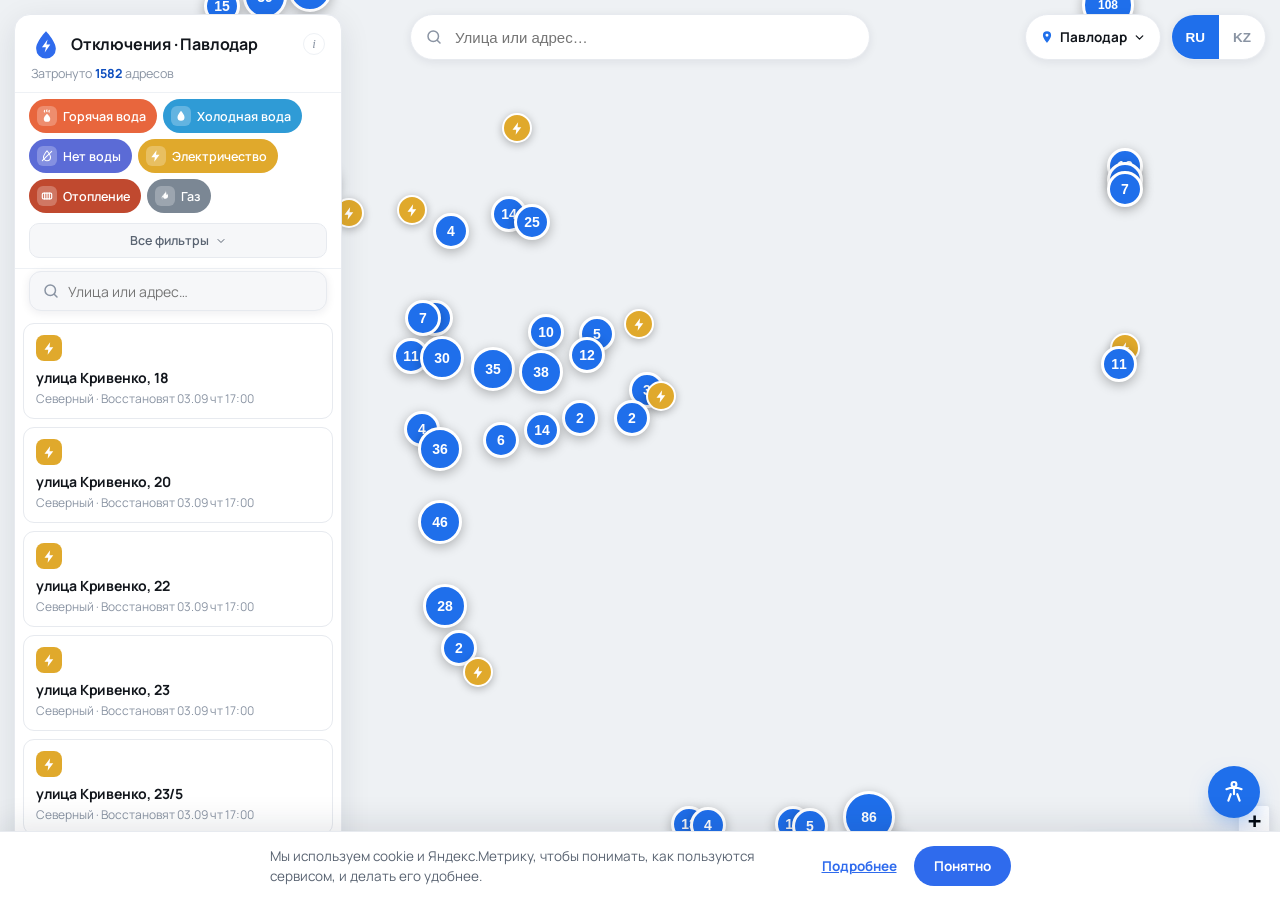
==== map/index.html @ ac5568e9 "Карта: честный «адрес не найден» вместо ложной карточки в чужом месте Разбор жалобы «Братьев Дюсемби" ====
<!DOCTYPE html>
<html lang="ru">
<head>
  <meta charset="UTF-8">
  <meta name="viewport" content="width=device-width, initial-scale=1.0, maximum-scale=1.0, user-scalable=no">
  <title>Карта отключения воды и света в Павлодаре сегодня — карта по адресам | BARJOK</title>
  <meta name="description" content="Живая карта отключений воды, света и отопления в Павлодаре. Введите адрес — узнайте, что отключено по вашему дому.">
  <link rel="canonical" href="https://barjok.kz/map/pavlodar">
  <meta name="theme-color" content="#2f6bed">
  <link rel="icon" href="/favicon.svg" type="image/svg+xml">
  <link rel="apple-touch-icon" href="/favicon.svg">
  <link rel="preconnect" href="https://fonts.googleapis.com">
  <link rel="preconnect" href="https://fonts.gstatic.com" crossorigin>
  <link rel="preconnect" href="https://tiles.openfreemap.org" crossorigin>
  <link rel="dns-prefetch" href="https://nominatim.openstreetmap.org">
  <link href="https://fonts.googleapis.com/css2?family=Manrope:wght@400;500;600;700;800&family=Inter:wght@400;500;600;700&display=swap" rel="stylesheet">
  <!-- leaflet/maplibre — самохостинг (map/vendor/), без зависимости от unpkg.com под нагрузкой -->
  <link rel="stylesheet" href="/map/vendor/leaflet/leaflet.css?v=1788300000" />
  <link rel="stylesheet" href="/map/vendor/maplibre-gl/maplibre-gl.css?v=1788300000" />
  <link rel="stylesheet" href="/map/styles.css?v=1788301415" />

  <!-- Автомасштаб мобильной "обвязки" (шапка/шторка/чипы/карточки/пины) по ширине
       окна — CSS-переменная --fs, растёт от 1 (375px, iPhone SE/13) до ~1.17 (440px,
       Pro Max), выше 440 не растёт дальше. На десктопе (>900px, там своя раскладка
       .panel) --fs всегда 1 — иначе ресайз окна браузера случайно масштабировал бы
       десктопную карту. Применяется через calc() в styles.css и напрямую в app.js
       (pinIcon/clusterIcon читают window.BARJOK_FS).
       ВАЖНО: НЕ zoom и НЕ transform — те ломают попиксельные координаты кликов Leaflet
       (см. комментарий про CSS zoom и виджет доступности ниже по файлу). --fs влияет
       только на font-size/padding/height/размер маркеров через обычный CSS/JS, систему
       координат карты не трогает. -->
  <script>
  (function(){
    var MIN_W = 375, MAX_W = 440;
    function apply(){
      var fs = 1;
      if (innerWidth <= 900) {
        var w = Math.min(Math.max(innerWidth, MIN_W), MAX_W);
        fs = w / MIN_W;
      }
      document.documentElement.style.setProperty('--fs', fs.toFixed(4));
      window.BARJOK_FS = fs;   // читает app.js для размера маркеров на карте (pinIcon/clusterIcon)
    }
    apply();
    addEventListener('resize', apply);
    addEventListener('orientationchange', apply);
  })();
  </script>

  <!-- Schema.org: карта-приложение отключений для Павлодара + хлебные крошки -->
  <script type="application/ld+json">
  {
    "@context": "https://schema.org",
    "@graph": [
      {
        "@type": "WebApplication",
        "@id": "https://barjok.kz/map/pavlodar#app",
        "name": "Карта отключений воды, света и отопления в Павлодаре",
        "url": "https://barjok.kz/map/pavlodar",
        "applicationCategory": "UtilitiesApplication",
        "operatingSystem": "Web",
        "browserRequirements": "Requires JavaScript",
        "inLanguage": ["ru", "kk"],
        "isAccessibleForFree": true,
        "offers": { "@type": "Offer", "price": "0", "priceCurrency": "KZT" },
        "description": "Живая карта отключений по адресам Павлодара: введите улицу и дом — узнайте, отключены ли вода, свет или отопление, дату, время и причину. Источники: Павлодарэнерго, Водоканал, ПТС. Обновление каждые 3 часа.",
        "provider": { "@id": "https://barjok.kz/#org" },
        "areaServed": {
          "@type": "City",
          "name": "Павлодар",
          "containedInPlace": { "@type": "Country", "name": "Казахстан" }
        }
      },
      {
        "@type": "BreadcrumbList",
        "itemListElement": [
          { "@type": "ListItem", "position": 1, "name": "BARJOK", "item": "https://barjok.kz/" },
          { "@type": "ListItem", "position": 2, "name": "Карта отключений · Павлодар", "item": "https://barjok.kz/map/pavlodar" }
        ]
      }
    ]
  }
  </script>
</head>
<body class="ads-off"><!-- ads-off: рекламные слоты скрыты до запуска рекламы. Убрать класс, чтобы вернуть. См. barjok.md §13 -->
  <!-- Баннер "нет подключения" — без Service Worker, лёгкий online/offline listener
       (см. такой же на SEO-страницах, api/_lib/seo-layout.js:connectivityBannerHtml) -->
  <div id="connBanner" role="status" hidden>
    <span class="cb-dot"></span><span>Нет подключения к интернету — показаны последние загруженные данные</span>
  </div>
  <div id="map"></div>

  <!-- Top bar: поиск по центру, язык в правом углу -->
  <div class="topbar">
    <a class="mapbrand" href="/" title="На главную — BARJOK" aria-label="BARJOK">
      <img class="logo-img" src="/barjok.svg" alt="BARJOK" width="92" height="28">
    </a>
    <div class="search" id="searchWrap">
      <span class="ico"><svg class="ui-svg" viewBox="0 0 24 24" fill="none" stroke="currentColor" stroke-width="2" stroke-linecap="round"><circle cx="11" cy="11" r="7"/><path d="m20 20-3.4-3.4"/></svg></span>
      <input id="search" type="text" autocomplete="off" placeholder="Улица или адрес…" />
      <button class="clear" id="clearSearch" aria-label="Очистить"><svg class="ui-svg" viewBox="0 0 24 24" fill="none" stroke="currentColor" stroke-width="2.2" stroke-linecap="round"><path d="M6 6l12 12M18 6 6 18"/></svg></button>
      <div class="suggest" id="suggest"></div>
    </div>
    <div class="tb-right">
    <div class="mapcity" id="mapCity">
      <button class="mapcity-btn" id="mapCityBtn" aria-haspopup="true">
        <svg viewBox="0 0 24 24" fill="currentColor" class="cpin"><path d="M12 2a7 7 0 0 0-7 7c0 5 7 13 7 13s7-8 7-13a7 7 0 0 0-7-7zm0 9.5A2.5 2.5 0 1 1 12 6.5a2.5 2.5 0 0 1 0 5z"/></svg>
        <span id="mapCityName">Павлодар</span>
        <svg class="cchev" width="13" height="13" viewBox="0 0 24 24" fill="none" stroke="currentColor" stroke-width="2.4" stroke-linecap="round" stroke-linejoin="round"><path d="m6 9 6 6 6-6"/></svg>
      </button>
      <div class="mapcity-menu" id="mapCityMenu">
        <a class="on" href="/map/pavlodar"><span>Павлодар</span></a>
        <button disabled><span>Экибастуз</span><span class="soon">скоро</span></button>
        <button disabled><span>Аксу</span><span class="soon">скоро</span></button>
      </div>
    </div>
    <div class="lang">
      <button data-lang-btn="ru">RU</button>
      <button data-lang-btn="kk">KZ</button>
    </div>
    </div>
  </div>

  <!-- Инфо-плашка: честный контекст (напр. общегородской ремонт ГВС). Закрывается, помнится в localStorage.
       Текст правится здесь; чтобы убрать плашку совсем — удалить этот блок или очистить #mapNoticeText. -->
  <div class="mapnotice" id="mapNotice" hidden>
    <svg viewBox="0 0 24 24" fill="none" stroke="currentColor" stroke-width="2" stroke-linecap="round" stroke-linejoin="round"><path d="M12 9v4M12 17h.01M10.3 3.9 1.8 18a2 2 0 0 0 1.7 3h17a2 2 0 0 0 1.7-3L13.7 3.9a2 2 0 0 0-3.4 0z"/></svg>
    <span id="mapNoticeText"></span>
    <button class="mn-x" id="mnClose" type="button" aria-label="Скрыть"><svg viewBox="0 0 24 24" fill="none" stroke="currentColor" stroke-width="2.2" stroke-linecap="round"><path d="M6 6l12 12M18 6 6 18"/></svg></button>
  </div>

  <!-- Desktop left panel -->
  <aside class="panel">
    <div class="head">
      <div class="head-row">
        <a class="mark" href="/" title="На главную"><img src="/favicon.svg" alt="BARJOK" style="width:100%;height:100%;display:block;object-fit:contain"></a>
        <h1 class="map-title" data-title>Отключения · Павлодар</h1>
        <button class="info-btn" id="infoBtn" aria-label="Об источнике данных">i</button>
      </div>
      <p data-subtitle></p>
      <div class="source-pop" id="sourcePop"><span data-source></span></div>
    </div>

    <!-- фильтры: пиктограммы ресурсов всегда видны, тип/время — под кнопкой -->
    <div class="filterbar">
      <div class="res-row" data-resource-chips></div>
      <button class="filters-toggle" data-filters-toggle>
        <span class="ft-label">Все фильтры</span><span class="chev"><svg class="ui-svg" viewBox="0 0 24 24" fill="none" stroke="currentColor" stroke-width="2" stroke-linecap="round" stroke-linejoin="round"><path d="m6 9 6 6 6-6"/></svg></span>
      </button>
      <div class="filters-extra">
        <div class="fg">
          <div class="lbl" data-t="type">Тип</div>
          <div class="seg" data-type-seg>
            <button data-type="all">Все</button>
            <button data-type="planned">Плановое</button>
            <button data-type="emergency">Аварийное</button>
          </div>
        </div>
        <div class="fg">
          <div class="lbl" data-t="time">Время</div>
          <div class="seg" data-time-seg>
            <button data-time="all">Все</button>
            <button data-time="current">Текущие</button>
            <button data-time="future">Будущие</button>
          </div>
        </div>
      </div>
    </div>

    <!-- мини-поиск (дублирует основной) — под фильтр-табами -->
    <div class="mini-search search" id="searchMiniWrap">
      <span class="ico"><svg class="ui-svg" viewBox="0 0 24 24" fill="none" stroke="currentColor" stroke-width="2" stroke-linecap="round"><circle cx="11" cy="11" r="7"/><path d="m20 20-3.4-3.4"/></svg></span>
      <input id="searchMini" type="text" autocomplete="off" placeholder="Поиск по адресу…" />
      <button class="clear" id="clearSearchMini" aria-label="Очистить"><svg class="ui-svg" viewBox="0 0 24 24" fill="none" stroke="currentColor" stroke-width="2.2" stroke-linecap="round"><path d="M6 6l12 12M18 6 6 18"/></svg></button>
      <div class="suggest" id="suggestMini"></div>
    </div>

    <div class="list"></div>
    <a class="ad ad-mpu" href="#" data-ad-slot>
      <span class="ad-tag" data-ad-label>Реклама</span>
      <span class="ad-body">
        <span class="ad-size">300×250</span>
        <span class="ad-text" data-ad-text>Место для рекламодателя</span>
        <span class="ad-cta" data-ad-cta>Разместить рекламу</span>
      </span>
    </a>
  </aside>

  <!-- Mobile bottom sheet -->
  <button class="fab" id="fab" aria-label="К центру города"><svg class="ui-svg" viewBox="0 0 24 24" fill="none" stroke="currentColor" stroke-width="2" stroke-linecap="round"><circle cx="12" cy="12" r="4"/><path d="M12 2v3M12 19v3M2 12h3M19 12h3"/></svg></button>
  <section class="sheet" id="sheet">
    <div class="grip"><span class="bar"></span></div>
    <div class="shead">
      <a class="mark" href="/"><img src="/favicon.svg" alt="BARJOK" style="width:100%;height:100%;display:block;object-fit:contain"></a>
      <p class="map-title" data-title>Отключения · Павлодар</p>
      <span data-count class="count"></span>
      <button class="fbtn" data-filters-btn><svg class="ui-svg" viewBox="0 0 24 24" fill="none" stroke="currentColor" stroke-width="2" stroke-linejoin="round"><path d="M3 5h18l-7 8v6l-4 2v-8z"/></svg><span> Фильтры</span></button>
    </div>
    <div class="filterbar">
      <div class="res-row" data-resource-chips></div>
      <div class="filters-extra">
        <div class="fg">
          <div class="lbl" data-t="type">Тип</div>
          <div class="seg" data-type-seg>
            <button data-type="all">Все</button>
            <button data-type="planned">Плановое</button>
            <button data-type="emergency">Аварийное</button>
          </div>
        </div>
        <div class="fg">
          <div class="lbl" data-t="time">Время</div>
          <div class="seg" data-time-seg>
            <button data-time="all">Все</button>
            <button data-time="current">Текущие</button>
            <button data-time="future">Будущие</button>
          </div>
        </div>
      </div>
    </div>
    <!-- Поиск внутри шторки — раньше был только наверху топбара; в развёрнутой
         шторке (.sheet.expanded) топбар часто не виден/неудобно тянуться —
         дублируем поиск сюда же (тот же SEARCHES[], значение синхронизируется). -->
    <div class="mini-search search" id="searchSheetWrap">
      <span class="ico"><svg class="ui-svg" viewBox="0 0 24 24" fill="none" stroke="currentColor" stroke-width="2" stroke-linecap="round"><circle cx="11" cy="11" r="7"/><path d="m20 20-3.4-3.4"/></svg></span>
      <input id="searchSheet" type="text" autocomplete="off" placeholder="Поиск по адресу…" />
      <button class="clear" id="clearSearchSheet" aria-label="Очистить"><svg class="ui-svg" viewBox="0 0 24 24" fill="none" stroke="currentColor" stroke-width="2.2" stroke-linecap="round"><path d="M6 6l12 12M18 6 6 18"/></svg></button>
      <div class="suggest" id="suggestSheet"></div>
    </div>
    <a class="ad ad-mobile" href="#" data-ad-slot>
      <span class="ad-tag" data-ad-label>Реклама</span>
      <span class="ad-text" data-ad-text>Место для рекламодателя</span>
      <span class="ad-cta" data-ad-cta>Разместить</span>
    </a>
    <div class="list"></div>
  </section>

  <!-- Акцентная кнопка «Уведомить BARJOK» (жалоба/предложение → Telegram) —
       открывает модалку "Уведомление BARJOK" (rmTitle) -->
  <button class="report-fab" id="reportBtn" type="button">
    <svg viewBox="0 0 24 24" fill="none" stroke="currentColor" stroke-width="2" stroke-linecap="round" stroke-linejoin="round"><path d="M12 9v4M12 17h.01M10.3 3.9 1.8 18a2 2 0 0 0 1.7 3h17a2 2 0 0 0 1.7-3L13.7 3.9a2 2 0 0 0-3.4 0z"/></svg>
    <span>Уведомить BARJOK</span>
  </button>

  <!-- Модалка жалобы/предложения -->
  <div class="report-modal" id="reportModal" aria-hidden="true">
    <div class="rm-back" data-rm-close></div>
    <div class="rm-card" role="dialog" aria-modal="true" aria-labelledby="rmTitle">
      <button class="rm-x" type="button" aria-label="Закрыть" data-rm-close><svg viewBox="0 0 24 24" fill="none" stroke="currentColor" stroke-width="2.2" stroke-linecap="round"><path d="M6 6l12 12M18 6 6 18"/></svg></button>
      <h2 id="rmTitle" class="rm-title">Уведомление BARJOK</h2>
      <p class="rm-sub">Расскажите, что не так с водой, светом или другими услугами. Сообщение уйдёт команде «BARJOK».</p>

      <div class="rm-seg" data-rm-kind>
        <button type="button" data-kind="complaint" class="on">Жалоба</button>
        <button type="button" data-kind="suggestion">Предложение</button>
      </div>

      <!-- Ситуация — ПЕРЕД "Что случилось": сначала выбирают направление
           (есть проблема / уже восстановилось), потом уточняют, что именно. -->
      <div class="rm-field" data-rm-statewrap>
        <label class="rm-lbl">Ситуация</label>
        <div class="rm-seg" data-rm-state>
          <button type="button" data-state="outage" class="on">Есть проблема</button>
          <button type="button" data-state="restored">Восстановилось</button>
        </div>
      </div>

      <div class="rm-field" data-rm-catwrap>
        <label class="rm-lbl">Что случилось</label>
        <!-- Кастомный (не системный) выпадающий список — см. .csel в styles.css
             и общий скрипт-инициализатор в конце файла. Любой другой <select>
             на сайте, который нужно оформить так же, достаточно обернуть в
             <div class="csel" data-csel> — инициализация автоматическая. -->
        <div class="csel" data-csel>
          <select class="rm-select csel-native" id="rmCategory">
            <option value="">Выберите проблему…</option>
            <option value="hot_water">Нет горячей воды</option>
            <option value="cold_water">Нет холодной воды</option>
            <option value="water">Нет воды</option>
            <option value="electricity">Нет электричества</option>
            <option value="water_light">Нет воды и света</option>
            <option value="heating">Нет тепла</option>
            <option value="gas">Нет газа</option>
          </select>
        </div>
      </div>

      <div class="rm-field">
        <label class="rm-lbl">Адрес <span class="rm-req" data-rm-req>*</span></label>
        <div class="rm-addr">
          <input id="rmAddress" type="text" autocomplete="off" placeholder="Улица и дом — напр. Естая 38">
          <div class="rm-suggest" id="rmSuggest"></div>
        </div>
        <div class="rm-hint" data-rm-addrhint>Начните вводить — подскажем улицу и дом</div>
      </div>

      <div class="rm-field">
        <label class="rm-lbl" data-rm-msglbl>Комментарий</label>
        <textarea id="rmMessage" rows="3" placeholder="Опишите ситуацию: когда началось, что именно отключено…"></textarea>
      </div>

      <!-- honeypot: скрыто от людей, боты заполняют -->
      <input type="text" id="rmHp" tabindex="-1" autocomplete="off" style="position:absolute;left:-9999px;opacity:0" aria-hidden="true">

      <div class="rm-err" id="rmErr"></div>
      <button class="rm-submit" id="rmSubmit" type="button">Отправить</button>
    </div>
  </div>

  <script defer src="/map/vendor/leaflet/leaflet.js?v=1788300000"></script>
  <script defer src="/map/vendor/maplibre-gl/maplibre-gl.js?v=1788300000"></script>
  <script defer src="/map/vendor/maplibre-gl-leaflet/leaflet-maplibre-gl.js?v=1788300000"></script>
  <script defer src="/map/data.js?v=1788301405"></script>
  <script defer src="/map/app.js?v=1788400000"></script>
<!-- Яндекс.Метрика + информационный баннер о cookie — в /cookie-consent.js (единое место на все страницы) -->
<script defer src="/cookie-consent.js?v=2"></script>
<!-- Vercel Web Analytics — script-тег, не npm-пакет (проект без сборщика) -->
<script defer src="/_vercel/insights/script.js"></script>

<!-- Кастомный select (.csel, см. styles.css) — общесайтовый компонент вместо
     системного <select>: оборачиваем select в <div class="csel" data-csel> —
     остальное строится и обслуживается этим скриптом автоматически, ничего
     руками дублировать не надо. Работает с любым числом селектов на странице.

     ⚠️⚠️ ПАРНЫЙ ФАЙЛ: точно такой же buildCsel лежит в api/_lib/admin-layout.js
     (CSEL_SCRIPT). Дублирование вынужденное — эта страница статическая и не может
     сделать require. Копии УЖЕ РАЗЪЕЗЖАЛИСЬ (csel-native / placeholder).
     ПРАВИЛО: любая правка buildCsel/.csel-* вносится СРАЗУ В ОБА МЕСТА. -->
<script defer>
document.addEventListener('DOMContentLoaded', function () {
  function buildCsel(wrap) {
    var sel = wrap.querySelector('select');
    if (!sel || wrap.dataset.cselReady) return;
    wrap.dataset.cselReady = '1';
    sel.classList.add('csel-native');
    sel.setAttribute('tabindex', '-1');
    sel.setAttribute('aria-hidden', 'true');

    var btn = document.createElement('button');
    btn.type = 'button'; btn.className = 'csel-btn';
    btn.setAttribute('aria-haspopup', 'listbox');
    btn.setAttribute('aria-expanded', 'false');
    btn.innerHTML = '<span class="csel-val"></span>' +
      '<svg class="csel-chev" width="16" height="16" viewBox="0 0 24 24" fill="none" stroke="currentColor" stroke-width="2.4" stroke-linecap="round" stroke-linejoin="round"><path d="m6 9 6 6 6-6"/></svg>';

    var menu = document.createElement('div');
    menu.className = 'csel-menu'; menu.setAttribute('role', 'listbox'); menu.hidden = true;

    var valEl = btn.querySelector('.csel-val');
    var opts = [];

    function renderLabel() {
      var opt = sel.options[sel.selectedIndex];
      var text = opt ? opt.textContent : '';
      valEl.textContent = text;
      valEl.classList.toggle('placeholder', !!(opt && !opt.value));
      opts.forEach(function (o) { o.el.classList.toggle('on', o.opt === opt); o.el.setAttribute('aria-selected', o.opt === opt ? 'true' : 'false'); });
    }

    [].slice.call(sel.options).forEach(function (opt) {
      var b = document.createElement('button');
      b.type = 'button'; b.className = 'csel-opt'; b.setAttribute('role', 'option');
      b.innerHTML = '<span>' + opt.textContent + '</span><svg class="csel-check" width="16" height="16" viewBox="0 0 24 24" fill="none" stroke="currentColor" stroke-width="2.6" stroke-linecap="round" stroke-linejoin="round"><path d="M5 12l5 5 9-11"/></svg>';
      if (opt.disabled) b.disabled = true;
      b.addEventListener('click', function () {
        sel.value = opt.value;
        sel.dispatchEvent(new Event('change', { bubbles: true }));
        renderLabel(); close();
      });
      menu.appendChild(b);
      opts.push({ opt: opt, el: b });
    });

    function open() { wrap.classList.add('open'); menu.hidden = false; btn.setAttribute('aria-expanded', 'true'); }
    function close() { wrap.classList.remove('open'); menu.hidden = true; btn.setAttribute('aria-expanded', 'false'); setActive(-1); }
    btn.addEventListener('click', function (e) { e.stopPropagation(); wrap.classList.contains('open') ? close() : open(); });
    document.addEventListener('click', function (e) { if (!wrap.contains(e.target)) close(); });

    /* Клавиатура: нативный <select> здесь tabindex=-1/aria-hidden, поэтому его
       стрелки/Home/End воспроизводим руками. Подсветка — .csel-opt.active.
       ⚠️ ЭТОТ БЛОК ДУБЛИРУЕТСЯ с api/_lib/admin-layout.js (CSEL_SCRIPT) —
       правки вносить в ОБА места, см. комментарий у buildCsel выше. */
    var activeIdx = -1;
    function setActive(i) {
      activeIdx = i;
      opts.forEach(function (o, n) { o.el.classList.toggle('active', n === i); });
      if (i >= 0 && opts[i]) opts[i].el.scrollIntoView({ block: 'nearest' });
    }
    function step(dir, from) {
      if (!opts.length) return;
      var i = from !== undefined ? from
        : (activeIdx < 0 ? (sel.selectedIndex >= 0 ? sel.selectedIndex : 0) : activeIdx + dir);
      for (var n = 0; n < opts.length; n++) {           // перепрыгиваем disabled
        if (i < 0) i = opts.length - 1;
        if (i > opts.length - 1) i = 0;
        if (!opts[i].el.disabled) break;
        i += dir;
      }
      setActive(i);
    }
    function commit() {
      if (activeIdx < 0 || !opts[activeIdx] || opts[activeIdx].el.disabled) return close();
      sel.value = opts[activeIdx].opt.value;
      sel.dispatchEvent(new Event('change', { bubbles: true }));
      renderLabel(); close(); btn.focus();
    }
    wrap.addEventListener('keydown', function (e) {
      if (e.key === 'Escape') { close(); btn.focus(); return; }
      if (e.key === 'ArrowDown' || e.key === 'ArrowUp') {
        e.preventDefault();
        if (!wrap.classList.contains('open')) open();
        step(e.key === 'ArrowDown' ? 1 : -1);
        return;
      }
      if (e.key === 'Home' || e.key === 'End') {
        if (!wrap.classList.contains('open')) return;
        e.preventDefault();
        step(e.key === 'Home' ? 1 : -1, e.key === 'Home' ? 0 : opts.length - 1);
        return;
      }
      if ((e.key === 'Enter' || e.key === ' ') && wrap.classList.contains('open')) {
        e.preventDefault(); commit();
      }
    });
    // select.value может меняться и не через клик по кастомному меню (напр. form.reset()) —
    // держим подпись синхронной в любом случае.
    sel.addEventListener('change', renderLabel);

    wrap.appendChild(btn); wrap.appendChild(menu);
    renderLabel();
  }
  document.querySelectorAll('[data-csel]').forEach(buildCsel);

  // Баннер "нет подключения" (см. такой же на SEO-страницах — connectivityBannerHtml).
  var connEl = document.getElementById('connBanner');
  function updConn(){ if (connEl) connEl.hidden = navigator.onLine; }
  addEventListener('online', updConn); addEventListener('offline', updConn); updConn();
});
</script>

<!-- Виджет доступности — плавающая кнопка снизу справа, едет со скроллом (тот же
     паттерн, что на SEO-страницах, api/_lib/seo-layout.js:a11yWidgetHtml, но с
     токенами карты: --panel вместо --canvas, --brand вместо --accent) -->
<div id="a11y-widget">
  <button id="a11yFab" type="button" aria-label="Настройки доступности" aria-expanded="false">
    <svg viewBox="0 0 24 24" fill="none" stroke="currentColor" stroke-width="2" stroke-linecap="round" stroke-linejoin="round"><circle cx="12" cy="5" r="2.2"/><path d="M12 8v6M12 8c-2.8 0-5.2.6-7 1.4M12 8c2.8 0 5.2.6 7 1.4M9 14l-2.2 6M15 14l2.2 6"/></svg>
  </button>
  <div id="a11yPanel" role="dialog" aria-label="Настройки доступности" hidden>
    <div class="a11y-head">
      <b>Доступность</b>
      <p>Настройте отображение сайта под себя. Выбор сохраняется на этом устройстве.</p>
    </div>
    <div class="a11y-group">
      <div class="a11y-label">Контраст</div>
      <div class="a11y-seg" data-group="contrast" role="group">
        <button data-val="default" class="on">Обычный</button>
        <button data-val="high">Высокий</button>
        <button data-val="bw">Ч/Б</button>
      </div>
    </div>
    <div class="a11y-group">
      <div class="a11y-label">Для дальтоников</div>
      <div class="a11y-seg a11y-seg-wrap" data-group="colorblind" role="group">
        <button data-val="default" class="on">Обычный</button>
        <button data-val="deuteranopia">Дейтеранопия</button>
        <button data-val="protanopia">Протанопия</button>
        <button data-val="tritanopia">Тританопия</button>
      </div>
    </div>
    <div class="a11y-group">
      <div class="a11y-label">Вспомогательные функции</div>
      <button class="a11y-toggle" data-toggle="readable-font"><span>Читаемый шрифт</span><span class="a11y-state">Выкл</span></button>
      <button class="a11y-toggle" data-toggle="highlight-links"><span>Выделить ссылки</span><span class="a11y-state">Выкл</span></button>
      <button class="a11y-toggle" data-toggle="big-cursor"><span>Крупный курсор</span><span class="a11y-state">Выкл</span></button>
      <button class="a11y-toggle" data-toggle="reduce-motion"><span>Меньше анимации</span><span class="a11y-state">Выкл</span></button>
    </div>
    <button id="a11yReset" type="button">Сбросить всё</button>
  </div>
</div>
<svg width="0" height="0" style="position:absolute" aria-hidden="true">
  <defs>
    <filter id="a11y-cb-protanopia" color-interpolation-filters="sRGB">
      <feColorMatrix type="matrix" values="0 2.02344 -2.52581 0 0  0 1 0 0 0  0 0 1 0 0  0 0 0 1 0"/>
    </filter>
    <filter id="a11y-cb-deuteranopia" color-interpolation-filters="sRGB">
      <feColorMatrix type="matrix" values="1 0 0 0 0  0.494207 0 1.24827 0 0  0 0 1 0 0  0 0 0 1 0"/>
    </filter>
    <filter id="a11y-cb-tritanopia" color-interpolation-filters="sRGB">
      <feColorMatrix type="matrix" values="1 0 0 0 0  0 1 0 0 0  -0.395913 0.801109 0 0 0  0 0 0 1 0"/>
    </filter>
  </defs>
</svg>
<style>
  /* bottom:82px, а не 20px — на карте в этом же углу лежит круглая/пилюльная
     кнопка "Уведомить BARJOK" (.report-fab), иначе виджет доступности
     наезжает на неё.
     ⚠️ z-index НИЖЕ, чем у .report-modal (1000, styles.css) — НАРОЧНО. Кнопка
     доступности должна прятаться ЗА модалкой при открытии формы "Сообщить о
     проблеме", а не плавать поверх её полей (было — кнопка перекрывала textarea,
     баг с реального скриншота). 900 держит виджет выше всего обычного UI карты
     (максимум там z-index:20) и ниже модалки. */
  #a11y-widget{position:fixed;right:20px;bottom:82px;z-index:900;font-family:var(--sans);text-align:left}
  /* На мобильных, когда нижняя шторка (.sheet) раскрыта почти на весь экран
     (.expanded — карточки списка занимают низ экрана), кнопка доступности
     (z-index:900) плавала ПОВЕРХ текста карточек — жалоба с реального
     скриншота. .sheet сама по себе z-index:18 (map/styles.css), ниже
     виджета, поэтому не перекрывает её — прятать нужно явно. */
  @media (max-width: 900px) {
    body:has(.sheet.expanded) #a11y-widget { opacity: 0; pointer-events: none; transition: opacity .15s; }
  }
  #a11yFab{width:52px;height:52px;border-radius:50%;background:var(--brand);color:#fff;border:0;cursor:pointer;
    display:grid;place-items:center;box-shadow:0 10px 24px -8px rgba(31,111,235,.55);transition:transform .18s}
  #a11yFab:hover{transform:scale(1.06)}
  #a11yFab svg{width:26px;height:26px}
  #a11yPanel{position:absolute;right:0;bottom:64px;width:300px;max-width:calc(100vw - 40px);background:var(--panel);
    border:1px solid var(--line);border-radius:18px;box-shadow:var(--shadow);padding:20px}
  #a11yPanel[hidden]{display:none}
  .a11y-head b{font-size:16px;font-weight:800;letter-spacing:-.01em}
  .a11y-head p{font-size:12.5px;color:var(--ink-3);margin-top:4px;line-height:1.4}
  .a11y-group{margin-top:16px}
  .a11y-label{font-size:11px;font-weight:700;text-transform:uppercase;letter-spacing:.4px;color:var(--ink-3);margin-bottom:8px}
  .a11y-seg{display:flex;gap:6px;background:var(--bg);border-radius:10px;padding:4px}
  .a11y-seg button{flex:1;background:none;border:0;border-radius:7px;padding:8px 4px;font-family:inherit;font-weight:700;
    color:var(--ink-2);cursor:pointer}
  .a11y-seg button.on{background:var(--panel);color:var(--brand-ink);box-shadow:var(--shadow-sm)}
  .a11y-seg-wrap{flex-wrap:wrap}
  .a11y-seg-wrap button{flex:1 1 44%;font-size:11.5px;padding:8px 2px}
  .a11y-toggle{width:100%;display:flex;align-items:center;justify-content:space-between;gap:10px;background:var(--bg);
    border:0;border-radius:10px;padding:11px 14px;font-family:inherit;font-size:13.5px;font-weight:600;color:var(--ink);
    cursor:pointer;margin-top:8px}
  .a11y-toggle .a11y-state{font-size:11px;font-weight:700;color:var(--ink-3);text-transform:uppercase}
  .a11y-toggle.on{background:rgba(31,111,235,.12)}
  .a11y-toggle.on .a11y-state{color:var(--brand-ink)}
  #a11yReset{width:100%;margin-top:16px;background:none;border:1px solid var(--line);border-radius:10px;padding:11px;
    font-family:inherit;font-weight:700;font-size:13px;color:var(--ink-2);cursor:pointer}
  #a11yReset:hover{border-color:var(--ink-3)}
  /* На карте в диапазоне ≤900px справа уже толпятся: .fab (геолокация,
     bottom:calc(42vh+14px)), .report-fab (bottom:122px) и нижняя шторка со
     списком — переносим виджет доступности на левый край, чтобы не наезжать
     ни на что из этого; bottom:122px совпадает с report-fab и гарантированно
     выше шторки в свёрнутом состоянии. */
  @media(max-width:900px){
    #a11y-widget{left:14px;right:auto;bottom:122px}
    #a11yPanel{left:0;right:auto}
  }
  html.a11y-contrast-high{--ink:#000;--ink-2:#111;--ink-3:#333;--bg:#fff;--panel:#fff;--line:#000;--line-2:#000;
    --brand:#0033cc;--brand-ink:#002499}
  html.a11y-contrast-bw{filter:grayscale(1)}
  html.a11y-cb-protanopia{filter:url(#a11y-cb-protanopia)}
  html.a11y-cb-deuteranopia{filter:url(#a11y-cb-deuteranopia)}
  html.a11y-cb-tritanopia{filter:url(#a11y-cb-tritanopia)}
  html.a11y-readable-font body, html.a11y-readable-font input, html.a11y-readable-font button{font-family:Verdana,Arial,sans-serif!important}
  html.a11y-highlight-links a{text-decoration:underline!important;text-decoration-thickness:2px!important;text-underline-offset:2px}
  html.a11y-big-cursor, html.a11y-big-cursor *{cursor:url('data:image/svg+xml;utf8,<svg xmlns=%22http://www.w3.org/2000/svg%22 width=%2240%22 height=%2240%22 viewBox=%220 0 24 24%22><path d=%22M4 2l14 8-6 1.5L14 20l-3-1.5L8 12H4z%22 fill=%22black%22 stroke=%22white%22 stroke-width=%221%22/></svg>') 4 4, auto!important}
  html.a11y-reduce-motion *{animation:none!important;transition:none!important;scroll-behavior:auto!important}
</style>
<script>
(function(){
  var root=document.documentElement;
  var fab=document.getElementById('a11yFab'), panel=document.getElementById('a11yPanel');
  var STORE_KEY='barjok_a11y';
  function load(){ try{return JSON.parse(localStorage.getItem(STORE_KEY))||{};}catch(e){return {};} }
  function save(s){ try{localStorage.setItem(STORE_KEY, JSON.stringify(s));}catch(e){} }
  // Масштаб текста (zoom) намеренно не включён на карте — Leaflet/MapLibre
  // считают координаты клика/тайлов в реальных пикселях, CSS zoom на теле
  // страницы сбивает это соответствие и ломает точность попадания по карте.
  var state=Object.assign({contrast:'default', colorblind:'default', toggles:{}}, load());

  function apply(){
    root.classList.toggle('a11y-contrast-high', state.contrast==='high');
    root.classList.toggle('a11y-contrast-bw', state.contrast==='bw');
    root.classList.toggle('a11y-cb-protanopia', state.colorblind==='protanopia');
    root.classList.toggle('a11y-cb-deuteranopia', state.colorblind==='deuteranopia');
    root.classList.toggle('a11y-cb-tritanopia', state.colorblind==='tritanopia');
    ['readable-font','highlight-links','big-cursor','reduce-motion'].forEach(function(k){
      root.classList.toggle('a11y-'+k, !!state.toggles[k]);
    });
    document.querySelectorAll('.a11y-seg[data-group="contrast"] button').forEach(function(b){b.classList.toggle('on', b.dataset.val===state.contrast);});
    document.querySelectorAll('.a11y-seg[data-group="colorblind"] button').forEach(function(b){b.classList.toggle('on', b.dataset.val===state.colorblind);});
    document.querySelectorAll('.a11y-toggle').forEach(function(b){
      var on=!!state.toggles[b.dataset.toggle];
      b.classList.toggle('on', on);
      b.querySelector('.a11y-state').textContent = on?'Вкл':'Выкл';
    });
  }
  apply();

  fab.addEventListener('click', function(){
    var open=panel.hidden;
    panel.hidden=!open;
    fab.setAttribute('aria-expanded', open?'true':'false');
  });
  document.addEventListener('click', function(e){
    if(!panel.hidden && !panel.contains(e.target) && e.target!==fab && !fab.contains(e.target)) panel.hidden=true;
  });
  document.querySelectorAll('.a11y-seg[data-group="contrast"] button').forEach(function(b){
    b.addEventListener('click', function(){ state.contrast=b.dataset.val; save(state); apply(); });
  });
  document.querySelectorAll('.a11y-seg[data-group="colorblind"] button').forEach(function(b){
    b.addEventListener('click', function(){ state.colorblind=b.dataset.val; save(state); apply(); });
  });
  document.querySelectorAll('.a11y-toggle').forEach(function(b){
    b.addEventListener('click', function(){
      var k=b.dataset.toggle;
      state.toggles[k]=!state.toggles[k];
      save(state); apply();
    });
  });
  document.getElementById('a11yReset').addEventListener('click', function(){
    state={contrast:'default', colorblind:'default', toggles:{}};
    save(state); apply();
  });
})();
</script>
</body>
</html>
---- map/vendor/leaflet/leaflet.css ----
/* required styles */

.leaflet-pane,
.leaflet-tile,
.leaflet-marker-icon,
.leaflet-marker-shadow,
.leaflet-tile-container,
.leaflet-pane > svg,
.leaflet-pane > canvas,
.leaflet-zoom-box,
.leaflet-image-layer,
.leaflet-layer {
	position: absolute;
	left: 0;
	top: 0;
	}
.leaflet-container {
	overflow: hidden;
	}
.leaflet-tile,
.leaflet-marker-icon,
.leaflet-marker-shadow {
	-webkit-user-select: none;
	   -moz-user-select: none;
	        user-select: none;
	  -webkit-user-drag: none;
	}
/* Prevents IE11 from highlighting tiles in blue */
.leaflet-tile::selection {
	background: transparent;
}
/* Safari renders non-retina tile on retina better with this, but Chrome is worse */
.leaflet-safari .leaflet-tile {
	image-rendering: -webkit-optimize-contrast;
	}
/* hack that prevents hw layers "stretching" when loading new tiles */
.leaflet-safari .leaflet-tile-container {
	width: 1600px;
	height: 1600px;
	-webkit-transform-origin: 0 0;
	}
.leaflet-marker-icon,
.leaflet-marker-shadow {
	display: block;
	}
/* .leaflet-container svg: reset svg max-width decleration shipped in Joomla! (joomla.org) 3.x */
/* .leaflet-container img: map is broken in FF if you have max-width: 100% on tiles */
.leaflet-container .leaflet-overlay-pane svg {
	max-width: none !important;
	max-height: none !important;
	}
.leaflet-container .leaflet-marker-pane img,
.leaflet-container .leaflet-shadow-pane img,
.leaflet-container .leaflet-tile-pane img,
.leaflet-container img.leaflet-image-layer,
.leaflet-container .leaflet-tile {
	max-width: none !important;
	max-height: none !important;
	width: auto;
	padding: 0;
	}

.leaflet-container img.leaflet-tile {
	/* See: https://bugs.chromium.org/p/chromium/issues/detail?id=600120 */
	mix-blend-mode: plus-lighter;
}

.leaflet-container.leaflet-touch-zoom {
	-ms-touch-action: pan-x pan-y;
	touch-action: pan-x pan-y;
	}
.leaflet-container.leaflet-touch-drag {
	-ms-touch-action: pinch-zoom;
	/* Fallback for FF which doesn't support pinch-zoom */
	touch-action: none;
	touch-action: pinch-zoom;
}
.leaflet-container.leaflet-touch-drag.leaflet-touch-zoom {
	-ms-touch-action: none;
	touch-action: none;
}
.leaflet-container {
	-webkit-tap-highlight-color: transparent;
}
.leaflet-container a {
	-webkit-tap-highlight-color: rgba(51, 181, 229, 0.4);
}
.leaflet-tile {
	filter: inherit;
	visibility: hidden;
	}
.leaflet-tile-loaded {
	visibility: inherit;
	}
.leaflet-zoom-box {
	width: 0;
	height: 0;
	-moz-box-sizing: border-box;
	     box-sizing: border-box;
	z-index: 800;
	}
/* workaround for https://bugzilla.mozilla.org/show_bug.cgi?id=888319 */
.leaflet-overlay-pane svg {
	-moz-user-select: none;
	}

.leaflet-pane         { z-index: 400; }

.leaflet-tile-pane    { z-index: 200; }
.leaflet-overlay-pane { z-index: 400; }
.leaflet-shadow-pane  { z-index: 500; }
.leaflet-marker-pane  { z-index: 600; }
.leaflet-tooltip-pane   { z-index: 650; }
.leaflet-popup-pane   { z-index: 700; }

.leaflet-map-pane canvas { z-index: 100; }
.leaflet-map-pane svg    { z-index: 200; }

.leaflet-vml-shape {
	width: 1px;
	height: 1px;
	}
.lvml {
	behavior: url(#default#VML);
	display: inline-block;
	position: absolute;
	}


/* control positioning */

.leaflet-control {
	position: relative;
	z-index: 800;
	pointer-events: visiblePainted; /* IE 9-10 doesn't have auto */
	pointer-events: auto;
	}
.leaflet-top,
.leaflet-bottom {
	position: absolute;
	z-index: 1000;
	pointer-events: none;
	}
.leaflet-top {
	top: 0;
	}
.leaflet-right {
	right: 0;
	}
.leaflet-bottom {
	bottom: 0;
	}
.leaflet-left {
	left: 0;
	}
.leaflet-control {
	float: left;
	clear: both;
	}
.leaflet-right .leaflet-control {
	float: right;
	}
.leaflet-top .leaflet-control {
	margin-top: 10px;
	}
.leaflet-bottom .leaflet-control {
	margin-bottom: 10px;
	}
.leaflet-left .leaflet-control {
	margin-left: 10px;
	}
.leaflet-right .leaflet-control {
	margin-right: 10px;
	}


/* zoom and fade animations */

.leaflet-fade-anim .leaflet-popup {
	opacity: 0;
	-webkit-transition: opacity 0.2s linear;
	   -moz-transition: opacity 0.2s linear;
	        transition: opacity 0.2s linear;
	}
.leaflet-fade-anim .leaflet-map-pane .leaflet-popup {
	opacity: 1;
	}
.leaflet-zoom-animated {
	-webkit-transform-origin: 0 0;
	    -ms-transform-origin: 0 0;
	        transform-origin: 0 0;
	}
svg.leaflet-zoom-animated {
	will-change: transform;
}

.leaflet-zoom-anim .leaflet-zoom-animated {
	-webkit-transition: -webkit-transform 0.25s cubic-bezier(0,0,0.25,1);
	   -moz-transition:    -moz-transform 0.25s cubic-bezier(0,0,0.25,1);
	        transition:         transform 0.25s cubic-bezier(0,0,0.25,1);
	}
.leaflet-zoom-anim .leaflet-tile,
.leaflet-pan-anim .leaflet-tile {
	-webkit-transition: none;
	   -moz-transition: none;
	        transition: none;
	}

.leaflet-zoom-anim .leaflet-zoom-hide {
	visibility: hidden;
	}


/* cursors */

.leaflet-interactive {
	cursor: pointer;
	}
.leaflet-grab {
	cursor: -webkit-grab;
	cursor:    -moz-grab;
	cursor:         grab;
	}
.leaflet-crosshair,
.leaflet-crosshair .leaflet-interactive {
	cursor: crosshair;
	}
.leaflet-popup-pane,
.leaflet-control {
	cursor: auto;
	}
.leaflet-dragging .leaflet-grab,
.leaflet-dragging .leaflet-grab .leaflet-interactive,
.leaflet-dragging .leaflet-marker-draggable {
	cursor: move;
	cursor: -webkit-grabbing;
	cursor:    -moz-grabbing;
	cursor:         grabbing;
	}

/* marker & overlays interactivity */
.leaflet-marker-icon,
.leaflet-marker-shadow,
.leaflet-image-layer,
.leaflet-pane > svg path,
.leaflet-tile-container {
	pointer-events: none;
	}

.leaflet-marker-icon.leaflet-interactive,
.leaflet-image-layer.leaflet-interactive,
.leaflet-pane > svg path.leaflet-interactive,
svg.leaflet-image-layer.leaflet-interactive path {
	pointer-events: visiblePainted; /* IE 9-10 doesn't have auto */
	pointer-events: auto;
	}

/* visual tweaks */

.leaflet-container {
	background: #ddd;
	outline-offset: 1px;
	}
.leaflet-container a {
	color: #0078A8;
	}
.leaflet-zoom-box {
	border: 2px dotted #38f;
	background: rgba(255,255,255,0.5);
	}


/* general typography */
.leaflet-container {
	font-family: "Helvetica Neue", Arial, Helvetica, sans-serif;
	font-size: 12px;
	font-size: 0.75rem;
	line-height: 1.5;
	}


/* general toolbar styles */

.leaflet-bar {
	box-shadow: 0 1px 5px rgba(0,0,0,0.65);
	border-radius: 4px;
	}
.leaflet-bar a {
	background-color: #fff;
	border-bottom: 1px solid #ccc;
	width: 26px;
	height: 26px;
	line-height: 26px;
	display: block;
	text-align: center;
	text-decoration: none;
	color: black;
	}
.leaflet-bar a,
.leaflet-control-layers-toggle {
	background-position: 50% 50%;
	background-repeat: no-repeat;
	display: block;
	}
.leaflet-bar a:hover,
.leaflet-bar a:focus {
	background-color: #f4f4f4;
	}
.leaflet-bar a:first-child {
	border-top-left-radius: 4px;
	border-top-right-radius: 4px;
	}
.leaflet-bar a:last-child {
	border-bottom-left-radius: 4px;
	border-bottom-right-radius: 4px;
	border-bottom: none;
	}
.leaflet-bar a.leaflet-disabled {
	cursor: default;
	background-color: #f4f4f4;
	color: #bbb;
	}

.leaflet-touch .leaflet-bar a {
	width: 30px;
	height: 30px;
	line-height: 30px;
	}
.leaflet-touch .leaflet-bar a:first-child {
	border-top-left-radius: 2px;
	border-top-right-radius: 2px;
	}
.leaflet-touch .leaflet-bar a:last-child {
	border-bottom-left-radius: 2px;
	border-bottom-right-radius: 2px;
	}

/* zoom control */

.leaflet-control-zoom-in,
.leaflet-control-zoom-out {
	font: bold 18px 'Lucida Console', Monaco, monospace;
	text-indent: 1px;
	}

.leaflet-touch .leaflet-control-zoom-in, .leaflet-touch .leaflet-control-zoom-out  {
	font-size: 22px;
	}


/* layers control */

.leaflet-control-layers {
	box-shadow: 0 1px 5px rgba(0,0,0,0.4);
	background: #fff;
	border-radius: 5px;
	}
.leaflet-control-layers-toggle {
	background-image: url(images/layers.png);
	width: 36px;
	height: 36px;
	}
.leaflet-retina .leaflet-control-layers-toggle {
	background-image: url(images/layers-2x.png);
	background-size: 26px 26px;
	}
.leaflet-touch .leaflet-control-layers-toggle {
	width: 44px;
	height: 44px;
	}
.leaflet-control-layers .leaflet-control-layers-list,
.leaflet-control-layers-expanded .leaflet-control-layers-toggle {
	display: none;
	}
.leaflet-control-layers-expanded .leaflet-control-layers-list {
	display: block;
	position: relative;
	}
.leaflet-control-layers-expanded {
	padding: 6px 10px 6px 6px;
	color: #333;
	background: #fff;
	}
.leaflet-control-layers-scrollbar {
	overflow-y: scroll;
	overflow-x: hidden;
	padding-right: 5px;
	}
.leaflet-control-layers-selector {
	margin-top: 2px;
	position: relative;
	top: 1px;
	}
.leaflet-control-layers label {
	display: block;
	font-size: 13px;
	font-size: 1.08333em;
	}
.leaflet-control-layers-separator {
	height: 0;
	border-top: 1px solid #ddd;
	margin: 5px -10px 5px -6px;
	}

/* Default icon URLs */
.leaflet-default-icon-path { /* used only in path-guessing heuristic, see L.Icon.Default */
	background-image: url(images/marker-icon.png);
	}


/* attribution and scale controls */

.leaflet-container .leaflet-control-attribution {
	background: #fff;
	background: rgba(255, 255, 255, 0.8);
	margin: 0;
	}
.leaflet-control-attribution,
.leaflet-control-scale-line {
	padding: 0 5px;
	color: #333;
	line-height: 1.4;
	}
.leaflet-control-attribution a {
	text-decoration: none;
	}
.leaflet-control-attribution a:hover,
.leaflet-control-attribution a:focus {
	text-decoration: underline;
	}
.leaflet-attribution-flag {
	display: inline !important;
	vertical-align: baseline !important;
	width: 1em;
	height: 0.6669em;
	}
.leaflet-left .leaflet-control-scale {
	margin-left: 5px;
	}
.leaflet-bottom .leaflet-control-scale {
	margin-bottom: 5px;
	}
.leaflet-control-scale-line {
	border: 2px solid #777;
	border-top: none;
	line-height: 1.1;
	padding: 2px 5px 1px;
	white-space: nowrap;
	-moz-box-sizing: border-box;
	     box-sizing: border-box;
	background: rgba(255, 255, 255, 0.8);
	text-shadow: 1px 1px #fff;
	}
.leaflet-control-scale-line:not(:first-child) {
	border-top: 2px solid #777;
	border-bottom: none;
	margin-top: -2px;
	}
.leaflet-control-scale-line:not(:first-child):not(:last-child) {
	border-bottom: 2px solid #777;
	}

.leaflet-touch .leaflet-control-attribution,
.leaflet-touch .leaflet-control-layers,
.leaflet-touch .leaflet-bar {
	box-shadow: none;
	}
.leaflet-touch .leaflet-control-layers,
.leaflet-touch .leaflet-bar {
	border: 2px solid rgba(0,0,0,0.2);
	background-clip: padding-box;
	}


/* popup */

.leaflet-popup {
	position: absolute;
	text-align: center;
	margin-bottom: 20px;
	}
.leaflet-popup-content-wrapper {
	padding: 1px;
	text-align: left;
	border-radius: 12px;
	}
.leaflet-popup-content {
	margin: 13px 24px 13px 20px;
	line-height: 1.3;
	font-size: 13px;
	font-size: 1.08333em;
	min-height: 1px;
	}
.leaflet-popup-content p {
	margin: 17px 0;
	margin: 1.3em 0;
	}
.leaflet-popup-tip-container {
	width: 40px;
	height: 20px;
	position: absolute;
	left: 50%;
	margin-top: -1px;
	margin-left: -20px;
	overflow: hidden;
	pointer-events: none;
	}
.leaflet-popup-tip {
	width: 17px;
	height: 17px;
	padding: 1px;

	margin: -10px auto 0;
	pointer-events: auto;

	-webkit-transform: rotate(45deg);
	   -moz-transform: rotate(45deg);
	    -ms-transform: rotate(45deg);
	        transform: rotate(45deg);
	}
.leaflet-popup-content-wrapper,
.leaflet-popup-tip {
	background: white;
	color: #333;
	box-shadow: 0 3px 14px rgba(0,0,0,0.4);
	}
.leaflet-container a.leaflet-popup-close-button {
	position: absolute;
	top: 0;
	right: 0;
	border: none;
	text-align: center;
	width: 24px;
	height: 24px;
	font: 16px/24px Tahoma, Verdana, sans-serif;
	color: #757575;
	text-decoration: none;
	background: transparent;
	}
.leaflet-container a.leaflet-popup-close-button:hover,
.leaflet-container a.leaflet-popup-close-button:focus {
	color: #585858;
	}
.leaflet-popup-scrolled {
	overflow: auto;
	}

.leaflet-oldie .leaflet-popup-content-wrapper {
	-ms-zoom: 1;
	}
.leaflet-oldie .leaflet-popup-tip {
	width: 24px;
	margin: 0 auto;

	-ms-filter: "progid:DXImageTransform.Microsoft.Matrix(M11=0.70710678, M12=0.70710678, M21=-0.70710678, M22=0.70710678)";
	filter: progid:DXImageTransform.Microsoft.Matrix(M11=0.70710678, M12=0.70710678, M21=-0.70710678, M22=0.70710678);
	}

.leaflet-oldie .leaflet-control-zoom,
.leaflet-oldie .leaflet-control-layers,
.leaflet-oldie .leaflet-popup-content-wrapper,
.leaflet-oldie .leaflet-popup-tip {
	border: 1px solid #999;
	}


/* div icon */

.leaflet-div-icon {
	background: #fff;
	border: 1px solid #666;
	}


/* Tooltip */
/* Base styles for the element that has a tooltip */
.leaflet-tooltip {
	position: absolute;
	padding: 6px;
	background-color: #fff;
	border: 1px solid #fff;
	border-radius: 3px;
	color: #222;
	white-space: nowrap;
	-webkit-user-select: none;
	-moz-user-select: none;
	-ms-user-select: none;
	user-select: none;
	pointer-events: none;
	box-shadow: 0 1px 3px rgba(0,0,0,0.4);
	}
.leaflet-tooltip.leaflet-interactive {
	cursor: pointer;
	pointer-events: auto;
	}
.leaflet-tooltip-top:before,
.leaflet-tooltip-bottom:before,
.leaflet-tooltip-left:before,
.leaflet-tooltip-right:before {
	position: absolute;
	pointer-events: none;
	border: 6px solid transparent;
	background: transparent;
	content: "";
	}

/* Directions */

.leaflet-tooltip-bottom {
	margin-top: 6px;
}
.leaflet-tooltip-top {
	margin-top: -6px;
}
.leaflet-tooltip-bottom:before,
.leaflet-tooltip-top:before {
	left: 50%;
	margin-left: -6px;
	}
.leaflet-tooltip-top:before {
	bottom: 0;
	margin-bottom: -12px;
	border-top-color: #fff;
	}
.leaflet-tooltip-bottom:before {
	top: 0;
	margin-top: -12px;
	margin-left: -6px;
	border-bottom-color: #fff;
	}
.leaflet-tooltip-left {
	margin-left: -6px;
}
.leaflet-tooltip-right {
	margin-left: 6px;
}
.leaflet-tooltip-left:before,
.leaflet-tooltip-right:before {
	top: 50%;
	margin-top: -6px;
	}
.leaflet-tooltip-left:before {
	right: 0;
	margin-right: -12px;
	border-left-color: #fff;
	}
.leaflet-tooltip-right:before {
	left: 0;
	margin-left: -12px;
	border-right-color: #fff;
	}

/* Printing */

@media print {
	/* Prevent printers from removing background-images of controls. */
	.leaflet-control {
		-webkit-print-color-adjust: exact;
		print-color-adjust: exact;
		}
	}
---- map/vendor/maplibre-gl/maplibre-gl.css ----
.maplibregl-map{font:12px/20px Helvetica Neue,Arial,Helvetica,sans-serif;overflow:hidden;position:relative;-webkit-tap-highlight-color:rgb(0 0 0/0)}.maplibregl-canvas{left:0;position:absolute;top:0}.maplibregl-map:fullscreen{height:100%;width:100%}.maplibregl-ctrl-group button.maplibregl-ctrl-compass{touch-action:none}.maplibregl-canvas-container.maplibregl-interactive,.maplibregl-ctrl-group button.maplibregl-ctrl-compass{cursor:grab;-webkit-user-select:none;-moz-user-select:none;user-select:none}.maplibregl-canvas-container.maplibregl-interactive.maplibregl-track-pointer{cursor:pointer}.maplibregl-canvas-container.maplibregl-interactive:active,.maplibregl-ctrl-group button.maplibregl-ctrl-compass:active{cursor:grabbing}.maplibregl-canvas-container.maplibregl-touch-zoom-rotate,.maplibregl-canvas-container.maplibregl-touch-zoom-rotate .maplibregl-canvas{touch-action:pan-x pan-y}.maplibregl-canvas-container.maplibregl-touch-drag-pan,.maplibregl-canvas-container.maplibregl-touch-drag-pan .maplibregl-canvas{touch-action:pinch-zoom}.maplibregl-canvas-container.maplibregl-touch-zoom-rotate.maplibregl-touch-drag-pan,.maplibregl-canvas-container.maplibregl-touch-zoom-rotate.maplibregl-touch-drag-pan .maplibregl-canvas{touch-action:none}.maplibregl-canvas-container.maplibregl-touch-drag-pan.maplibregl-cooperative-gestures,.maplibregl-canvas-container.maplibregl-touch-drag-pan.maplibregl-cooperative-gestures .maplibregl-canvas{touch-action:pan-x pan-y}.maplibregl-ctrl-bottom-left,.maplibregl-ctrl-bottom-right,.maplibregl-ctrl-top-left,.maplibregl-ctrl-top-right{pointer-events:none;position:absolute;z-index:2}.maplibregl-ctrl-top-left{left:0;top:0}.maplibregl-ctrl-top-right{right:0;top:0}.maplibregl-ctrl-bottom-left{bottom:0;left:0}.maplibregl-ctrl-bottom-right{bottom:0;right:0}.maplibregl-ctrl{clear:both;pointer-events:auto;transform:translate(0)}.maplibregl-ctrl-top-left .maplibregl-ctrl{float:left;margin:10px 0 0 10px}.maplibregl-ctrl-top-right .maplibregl-ctrl{float:right;margin:10px 10px 0 0}.maplibregl-ctrl-bottom-left .maplibregl-ctrl{float:left;margin:0 0 10px 10px}.maplibregl-ctrl-bottom-right .maplibregl-ctrl{float:right;margin:0 10px 10px 0}.maplibregl-ctrl-group{background:#fff;border-radius:4px}.maplibregl-ctrl-group:not(:empty){box-shadow:0 0 0 2px rgba(0,0,0,.1)}@media (forced-colors:active){.maplibregl-ctrl-group:not(:empty){box-shadow:0 0 0 2px ButtonText}}.maplibregl-ctrl-group button{background-color:transparent;border:0;box-sizing:border-box;cursor:pointer;display:block;height:29px;outline:none;padding:0;width:29px}.maplibregl-ctrl-group button+button{border-top:1px solid #ddd}.maplibregl-ctrl button .maplibregl-ctrl-icon{background-position:50%;background-repeat:no-repeat;display:block;height:100%;width:100%}@media (forced-colors:active){.maplibregl-ctrl-icon{background-color:transparent}.maplibregl-ctrl-group button+button{border-top:1px solid ButtonText}}.maplibregl-ctrl button::-moz-focus-inner{border:0;padding:0}.maplibregl-ctrl-attrib-button:focus,.maplibregl-ctrl-group button:focus{box-shadow:0 0 2px 2px #0096ff}.maplibregl-ctrl button:disabled{cursor:not-allowed}.maplibregl-ctrl button:disabled .maplibregl-ctrl-icon{opacity:.25}.maplibregl-ctrl button:not(:disabled):hover{background-color:rgb(0 0 0/5%)}.maplibregl-ctrl-group button:focus:focus-visible{box-shadow:0 0 2px 2px #0096ff}.maplibregl-ctrl-group button:focus:not(:focus-visible){box-shadow:none}.maplibregl-ctrl-group button:focus:first-child{border-radius:4px 4px 0 0}.maplibregl-ctrl-group button:focus:last-child{border-radius:0 0 4px 4px}.maplibregl-ctrl-group button:focus:only-child{border-radius:inherit}.maplibregl-ctrl button.maplibregl-ctrl-zoom-out .maplibregl-ctrl-icon{background-image:url("data:image/svg+xml;charset=utf-8,%3Csvg xmlns='http://www.w3.org/2000/svg' width='29' height='29' fill='%23333' viewBox='0 0 29 29'%3E%3Cpath d='M10 13c-.75 0-1.5.75-1.5 1.5S9.25 16 10 16h9c.75 0 1.5-.75 1.5-1.5S19.75 13 19 13z'/%3E%3C/svg%3E")}.maplibregl-ctrl button.maplibregl-ctrl-zoom-in .maplibregl-ctrl-icon{background-image:url("data:image/svg+xml;charset=utf-8,%3Csvg xmlns='http://www.w3.org/2000/svg' width='29' height='29' fill='%23333' viewBox='0 0 29 29'%3E%3Cpath d='M14.5 8.5c-.75 0-1.5.75-1.5 1.5v3h-3c-.75 0-1.5.75-1.5 1.5S9.25 16 10 16h3v3c0 .75.75 1.5 1.5 1.5S16 19.75 16 19v-3h3c.75 0 1.5-.75 1.5-1.5S19.75 13 19 13h-3v-3c0-.75-.75-1.5-1.5-1.5'/%3E%3C/svg%3E")}@media (forced-colors:active){.maplibregl-ctrl button.maplibregl-ctrl-zoom-out .maplibregl-ctrl-icon{background-image:url("data:image/svg+xml;charset=utf-8,%3Csvg xmlns='http://www.w3.org/2000/svg' width='29' height='29' fill='%23fff' viewBox='0 0 29 29'%3E%3Cpath d='M10 13c-.75 0-1.5.75-1.5 1.5S9.25 16 10 16h9c.75 0 1.5-.75 1.5-1.5S19.75 13 19 13z'/%3E%3C/svg%3E")}.maplibregl-ctrl button.maplibregl-ctrl-zoom-in .maplibregl-ctrl-icon{background-image:url("data:image/svg+xml;charset=utf-8,%3Csvg xmlns='http://www.w3.org/2000/svg' width='29' height='29' fill='%23fff' viewBox='0 0 29 29'%3E%3Cpath d='M14.5 8.5c-.75 0-1.5.75-1.5 1.5v3h-3c-.75 0-1.5.75-1.5 1.5S9.25 16 10 16h3v3c0 .75.75 1.5 1.5 1.5S16 19.75 16 19v-3h3c.75 0 1.5-.75 1.5-1.5S19.75 13 19 13h-3v-3c0-.75-.75-1.5-1.5-1.5'/%3E%3C/svg%3E")}}@media (forced-colors:active) and (prefers-color-scheme:light){.maplibregl-ctrl button.maplibregl-ctrl-zoom-out .maplibregl-ctrl-icon{background-image:url("data:image/svg+xml;charset=utf-8,%3Csvg xmlns='http://www.w3.org/2000/svg' width='29' height='29' viewBox='0 0 29 29'%3E%3Cpath d='M10 13c-.75 0-1.5.75-1.5 1.5S9.25 16 10 16h9c.75 0 1.5-.75 1.5-1.5S19.75 13 19 13z'/%3E%3C/svg%3E")}.maplibregl-ctrl button.maplibregl-ctrl-zoom-in .maplibregl-ctrl-icon{background-image:url("data:image/svg+xml;charset=utf-8,%3Csvg xmlns='http://www.w3.org/2000/svg' width='29' height='29' viewBox='0 0 29 29'%3E%3Cpath d='M14.5 8.5c-.75 0-1.5.75-1.5 1.5v3h-3c-.75 0-1.5.75-1.5 1.5S9.25 16 10 16h3v3c0 .75.75 1.5 1.5 1.5S16 19.75 16 19v-3h3c.75 0 1.5-.75 1.5-1.5S19.75 13 19 13h-3v-3c0-.75-.75-1.5-1.5-1.5'/%3E%3C/svg%3E")}}.maplibregl-ctrl button.maplibregl-ctrl-fullscreen .maplibregl-ctrl-icon{background-image:url("data:image/svg+xml;charset=utf-8,%3Csvg xmlns='http://www.w3.org/2000/svg' width='29' height='29' fill='%23333' viewBox='0 0 29 29'%3E%3Cpath d='M24 16v5.5c0 1.75-.75 2.5-2.5 2.5H16v-1l3-1.5-4-5.5 1-1 5.5 4 1.5-3zM6 16l1.5 3 5.5-4 1 1-4 5.5 3 1.5v1H7.5C5.75 24 5 23.25 5 21.5V16zm7-11v1l-3 1.5 4 5.5-1 1-5.5-4L6 13H5V7.5C5 5.75 5.75 5 7.5 5zm11 2.5c0-1.75-.75-2.5-2.5-2.5H16v1l3 1.5-4 5.5 1 1 5.5-4 1.5 3h1z'/%3E%3C/svg%3E")}.maplibregl-ctrl button.maplibregl-ctrl-shrink .maplibregl-ctrl-icon{background-image:url("data:image/svg+xml;charset=utf-8,%3Csvg xmlns='http://www.w3.org/2000/svg' width='29' height='29' viewBox='0 0 29 29'%3E%3Cpath d='M18.5 16c-1.75 0-2.5.75-2.5 2.5V24h1l1.5-3 5.5 4 1-1-4-5.5 3-1.5v-1zM13 18.5c0-1.75-.75-2.5-2.5-2.5H5v1l3 1.5L4 24l1 1 5.5-4 1.5 3h1zm3-8c0 1.75.75 2.5 2.5 2.5H24v-1l-3-1.5L25 5l-1-1-5.5 4L17 5h-1zM10.5 13c1.75 0 2.5-.75 2.5-2.5V5h-1l-1.5 3L5 4 4 5l4 5.5L5 12v1z'/%3E%3C/svg%3E")}@media (forced-colors:active){.maplibregl-ctrl button.maplibregl-ctrl-fullscreen .maplibregl-ctrl-icon{background-image:url("data:image/svg+xml;charset=utf-8,%3Csvg xmlns='http://www.w3.org/2000/svg' width='29' height='29' fill='%23fff' viewBox='0 0 29 29'%3E%3Cpath d='M24 16v5.5c0 1.75-.75 2.5-2.5 2.5H16v-1l3-1.5-4-5.5 1-1 5.5 4 1.5-3zM6 16l1.5 3 5.5-4 1 1-4 5.5 3 1.5v1H7.5C5.75 24 5 23.25 5 21.5V16zm7-11v1l-3 1.5 4 5.5-1 1-5.5-4L6 13H5V7.5C5 5.75 5.75 5 7.5 5zm11 2.5c0-1.75-.75-2.5-2.5-2.5H16v1l3 1.5-4 5.5 1 1 5.5-4 1.5 3h1z'/%3E%3C/svg%3E")}.maplibregl-ctrl button.maplibregl-ctrl-shrink .maplibregl-ctrl-icon{background-image:url("data:image/svg+xml;charset=utf-8,%3Csvg xmlns='http://www.w3.org/2000/svg' width='29' height='29' fill='%23fff' viewBox='0 0 29 29'%3E%3Cpath d='M18.5 16c-1.75 0-2.5.75-2.5 2.5V24h1l1.5-3 5.5 4 1-1-4-5.5 3-1.5v-1zM13 18.5c0-1.75-.75-2.5-2.5-2.5H5v1l3 1.5L4 24l1 1 5.5-4 1.5 3h1zm3-8c0 1.75.75 2.5 2.5 2.5H24v-1l-3-1.5L25 5l-1-1-5.5 4L17 5h-1zM10.5 13c1.75 0 2.5-.75 2.5-2.5V5h-1l-1.5 3L5 4 4 5l4 5.5L5 12v1z'/%3E%3C/svg%3E")}}@media (forced-colors:active) and (prefers-color-scheme:light){.maplibregl-ctrl button.maplibregl-ctrl-fullscreen .maplibregl-ctrl-icon{background-image:url("data:image/svg+xml;charset=utf-8,%3Csvg xmlns='http://www.w3.org/2000/svg' width='29' height='29' viewBox='0 0 29 29'%3E%3Cpath d='M24 16v5.5c0 1.75-.75 2.5-2.5 2.5H16v-1l3-1.5-4-5.5 1-1 5.5 4 1.5-3zM6 16l1.5 3 5.5-4 1 1-4 5.5 3 1.5v1H7.5C5.75 24 5 23.25 5 21.5V16zm7-11v1l-3 1.5 4 5.5-1 1-5.5-4L6 13H5V7.5C5 5.75 5.75 5 7.5 5zm11 2.5c0-1.75-.75-2.5-2.5-2.5H16v1l3 1.5-4 5.5 1 1 5.5-4 1.5 3h1z'/%3E%3C/svg%3E")}.maplibregl-ctrl button.maplibregl-ctrl-shrink .maplibregl-ctrl-icon{background-image:url("data:image/svg+xml;charset=utf-8,%3Csvg xmlns='http://www.w3.org/2000/svg' width='29' height='29' viewBox='0 0 29 29'%3E%3Cpath d='M18.5 16c-1.75 0-2.5.75-2.5 2.5V24h1l1.5-3 5.5 4 1-1-4-5.5 3-1.5v-1zM13 18.5c0-1.75-.75-2.5-2.5-2.5H5v1l3 1.5L4 24l1 1 5.5-4 1.5 3h1zm3-8c0 1.75.75 2.5 2.5 2.5H24v-1l-3-1.5L25 5l-1-1-5.5 4L17 5h-1zM10.5 13c1.75 0 2.5-.75 2.5-2.5V5h-1l-1.5 3L5 4 4 5l4 5.5L5 12v1z'/%3E%3C/svg%3E")}}.maplibregl-ctrl button.maplibregl-ctrl-compass .maplibregl-ctrl-icon{background-image:url("data:image/svg+xml;charset=utf-8,%3Csvg xmlns='http://www.w3.org/2000/svg' width='29' height='29' fill='%23333' viewBox='0 0 29 29'%3E%3Cpath d='m10.5 14 4-8 4 8z'/%3E%3Cpath fill='%23ccc' d='m10.5 16 4 8 4-8z'/%3E%3C/svg%3E")}@media (forced-colors:active){.maplibregl-ctrl button.maplibregl-ctrl-compass .maplibregl-ctrl-icon{background-image:url("data:image/svg+xml;charset=utf-8,%3Csvg xmlns='http://www.w3.org/2000/svg' width='29' height='29' fill='%23fff' viewBox='0 0 29 29'%3E%3Cpath d='m10.5 14 4-8 4 8z'/%3E%3Cpath fill='%23ccc' d='m10.5 16 4 8 4-8z'/%3E%3C/svg%3E")}}@media (forced-colors:active) and (prefers-color-scheme:light){.maplibregl-ctrl button.maplibregl-ctrl-compass .maplibregl-ctrl-icon{background-image:url("data:image/svg+xml;charset=utf-8,%3Csvg xmlns='http://www.w3.org/2000/svg' width='29' height='29' viewBox='0 0 29 29'%3E%3Cpath d='m10.5 14 4-8 4 8z'/%3E%3Cpath fill='%23ccc' d='m10.5 16 4 8 4-8z'/%3E%3C/svg%3E")}}.maplibregl-ctrl button.maplibregl-ctrl-terrain .maplibregl-ctrl-icon{background-image:url("data:image/svg+xml;charset=utf-8,%3Csvg xmlns='http://www.w3.org/2000/svg' width='22' height='22' fill='%23333' viewBox='0 0 22 22'%3E%3Cpath d='m1.754 13.406 4.453-4.851 3.09 3.09 3.281 3.277.969-.969-3.309-3.312 3.844-4.121 6.148 6.886h1.082v-.855l-7.207-8.07-4.84 5.187L6.169 6.57l-5.48 5.965v.871ZM.688 16.844h20.625v1.375H.688Zm0 0'/%3E%3C/svg%3E")}.maplibregl-ctrl button.maplibregl-ctrl-terrain-enabled .maplibregl-ctrl-icon{background-image:url("data:image/svg+xml;charset=utf-8,%3Csvg xmlns='http://www.w3.org/2000/svg' width='22' height='22' fill='%2333b5e5' viewBox='0 0 22 22'%3E%3Cpath d='m1.754 13.406 4.453-4.851 3.09 3.09 3.281 3.277.969-.969-3.309-3.312 3.844-4.121 6.148 6.886h1.082v-.855l-7.207-8.07-4.84 5.187L6.169 6.57l-5.48 5.965v.871ZM.688 16.844h20.625v1.375H.688Zm0 0'/%3E%3C/svg%3E")}.maplibregl-ctrl button.maplibregl-ctrl-geolocate .maplibregl-ctrl-icon{background-image:url("data:image/svg+xml;charset=utf-8,%3Csvg xmlns='http://www.w3.org/2000/svg' width='29' height='29' fill='%23333' viewBox='0 0 20 20'%3E%3Cpath d='M10 4C9 4 9 5 9 5v.1A5 5 0 0 0 5.1 9H5s-1 0-1 1 1 1 1 1h.1A5 5 0 0 0 9 14.9v.1s0 1 1 1 1-1 1-1v-.1a5 5 0 0 0 3.9-3.9h.1s1 0 1-1-1-1-1-1h-.1A5 5 0 0 0 11 5.1V5s0-1-1-1m0 2.5a3.5 3.5 0 1 1 0 7 3.5 3.5 0 1 1 0-7'/%3E%3Ccircle cx='10' cy='10' r='2'/%3E%3C/svg%3E")}.maplibregl-ctrl button.maplibregl-ctrl-geolocate:disabled .maplibregl-ctrl-icon{background-image:url("data:image/svg+xml;charset=utf-8,%3Csvg xmlns='http://www.w3.org/2000/svg' width='29' height='29' fill='%23aaa' viewBox='0 0 20 20'%3E%3Cpath d='M10 4C9 4 9 5 9 5v.1A5 5 0 0 0 5.1 9H5s-1 0-1 1 1 1 1 1h.1A5 5 0 0 0 9 14.9v.1s0 1 1 1 1-1 1-1v-.1a5 5 0 0 0 3.9-3.9h.1s1 0 1-1-1-1-1-1h-.1A5 5 0 0 0 11 5.1V5s0-1-1-1m0 2.5a3.5 3.5 0 1 1 0 7 3.5 3.5 0 1 1 0-7'/%3E%3Ccircle cx='10' cy='10' r='2'/%3E%3Cpath fill='red' d='m14 5 1 1-9 9-1-1z'/%3E%3C/svg%3E")}.maplibregl-ctrl button.maplibregl-ctrl-geolocate.maplibregl-ctrl-geolocate-active .maplibregl-ctrl-icon{background-image:url("data:image/svg+xml;charset=utf-8,%3Csvg xmlns='http://www.w3.org/2000/svg' width='29' height='29' fill='%2333b5e5' viewBox='0 0 20 20'%3E%3Cpath d='M10 4C9 4 9 5 9 5v.1A5 5 0 0 0 5.1 9H5s-1 0-1 1 1 1 1 1h.1A5 5 0 0 0 9 14.9v.1s0 1 1 1 1-1 1-1v-.1a5 5 0 0 0 3.9-3.9h.1s1 0 1-1-1-1-1-1h-.1A5 5 0 0 0 11 5.1V5s0-1-1-1m0 2.5a3.5 3.5 0 1 1 0 7 3.5 3.5 0 1 1 0-7'/%3E%3Ccircle cx='10' cy='10' r='2'/%3E%3C/svg%3E")}.maplibregl-ctrl button.maplibregl-ctrl-geolocate.maplibregl-ctrl-geolocate-active-error .maplibregl-ctrl-icon{background-image:url("data:image/svg+xml;charset=utf-8,%3Csvg xmlns='http://www.w3.org/2000/svg' width='29' height='29' fill='%23e58978' viewBox='0 0 20 20'%3E%3Cpath d='M10 4C9 4 9 5 9 5v.1A5 5 0 0 0 5.1 9H5s-1 0-1 1 1 1 1 1h.1A5 5 0 0 0 9 14.9v.1s0 1 1 1 1-1 1-1v-.1a5 5 0 0 0 3.9-3.9h.1s1 0 1-1-1-1-1-1h-.1A5 5 0 0 0 11 5.1V5s0-1-1-1m0 2.5a3.5 3.5 0 1 1 0 7 3.5 3.5 0 1 1 0-7'/%3E%3Ccircle cx='10' cy='10' r='2'/%3E%3C/svg%3E")}.maplibregl-ctrl button.maplibregl-ctrl-geolocate.maplibregl-ctrl-geolocate-background .maplibregl-ctrl-icon{background-image:url("data:image/svg+xml;charset=utf-8,%3Csvg xmlns='http://www.w3.org/2000/svg' width='29' height='29' fill='%2333b5e5' viewBox='0 0 20 20'%3E%3Cpath d='M10 4C9 4 9 5 9 5v.1A5 5 0 0 0 5.1 9H5s-1 0-1 1 1 1 1 1h.1A5 5 0 0 0 9 14.9v.1s0 1 1 1 1-1 1-1v-.1a5 5 0 0 0 3.9-3.9h.1s1 0 1-1-1-1-1-1h-.1A5 5 0 0 0 11 5.1V5s0-1-1-1m0 2.5a3.5 3.5 0 1 1 0 7 3.5 3.5 0 1 1 0-7'/%3E%3C/svg%3E")}.maplibregl-ctrl button.maplibregl-ctrl-geolocate.maplibregl-ctrl-geolocate-background-error .maplibregl-ctrl-icon{background-image:url("data:image/svg+xml;charset=utf-8,%3Csvg xmlns='http://www.w3.org/2000/svg' width='29' height='29' fill='%23e54e33' viewBox='0 0 20 20'%3E%3Cpath d='M10 4C9 4 9 5 9 5v.1A5 5 0 0 0 5.1 9H5s-1 0-1 1 1 1 1 1h.1A5 5 0 0 0 9 14.9v.1s0 1 1 1 1-1 1-1v-.1a5 5 0 0 0 3.9-3.9h.1s1 0 1-1-1-1-1-1h-.1A5 5 0 0 0 11 5.1V5s0-1-1-1m0 2.5a3.5 3.5 0 1 1 0 7 3.5 3.5 0 1 1 0-7'/%3E%3C/svg%3E")}.maplibregl-ctrl button.maplibregl-ctrl-geolocate.maplibregl-ctrl-geolocate-waiting .maplibregl-ctrl-icon{animation:maplibregl-spin 2s linear infinite}@media (forced-colors:active){.maplibregl-ctrl button.maplibregl-ctrl-geolocate .maplibregl-ctrl-icon{background-image:url("data:image/svg+xml;charset=utf-8,%3Csvg xmlns='http://www.w3.org/2000/svg' width='29' height='29' fill='%23fff' viewBox='0 0 20 20'%3E%3Cpath d='M10 4C9 4 9 5 9 5v.1A5 5 0 0 0 5.1 9H5s-1 0-1 1 1 1 1 1h.1A5 5 0 0 0 9 14.9v.1s0 1 1 1 1-1 1-1v-.1a5 5 0 0 0 3.9-3.9h.1s1 0 1-1-1-1-1-1h-.1A5 5 0 0 0 11 5.1V5s0-1-1-1m0 2.5a3.5 3.5 0 1 1 0 7 3.5 3.5 0 1 1 0-7'/%3E%3Ccircle cx='10' cy='10' r='2'/%3E%3C/svg%3E")}.maplibregl-ctrl button.maplibregl-ctrl-geolocate:disabled .maplibregl-ctrl-icon{background-image:url("data:image/svg+xml;charset=utf-8,%3Csvg xmlns='http://www.w3.org/2000/svg' width='29' height='29' fill='%23999' viewBox='0 0 20 20'%3E%3Cpath d='M10 4C9 4 9 5 9 5v.1A5 5 0 0 0 5.1 9H5s-1 0-1 1 1 1 1 1h.1A5 5 0 0 0 9 14.9v.1s0 1 1 1 1-1 1-1v-.1a5 5 0 0 0 3.9-3.9h.1s1 0 1-1-1-1-1-1h-.1A5 5 0 0 0 11 5.1V5s0-1-1-1m0 2.5a3.5 3.5 0 1 1 0 7 3.5 3.5 0 1 1 0-7'/%3E%3Ccircle cx='10' cy='10' r='2'/%3E%3Cpath fill='red' d='m14 5 1 1-9 9-1-1z'/%3E%3C/svg%3E")}.maplibregl-ctrl button.maplibregl-ctrl-geolocate.maplibregl-ctrl-geolocate-active .maplibregl-ctrl-icon{background-image:url("data:image/svg+xml;charset=utf-8,%3Csvg xmlns='http://www.w3.org/2000/svg' width='29' height='29' fill='%2333b5e5' viewBox='0 0 20 20'%3E%3Cpath d='M10 4C9 4 9 5 9 5v.1A5 5 0 0 0 5.1 9H5s-1 0-1 1 1 1 1 1h.1A5 5 0 0 0 9 14.9v.1s0 1 1 1 1-1 1-1v-.1a5 5 0 0 0 3.9-3.9h.1s1 0 1-1-1-1-1-1h-.1A5 5 0 0 0 11 5.1V5s0-1-1-1m0 2.5a3.5 3.5 0 1 1 0 7 3.5 3.5 0 1 1 0-7'/%3E%3Ccircle cx='10' cy='10' r='2'/%3E%3C/svg%3E")}.maplibregl-ctrl button.maplibregl-ctrl-geolocate.maplibregl-ctrl-geolocate-active-error .maplibregl-ctrl-icon{background-image:url("data:image/svg+xml;charset=utf-8,%3Csvg xmlns='http://www.w3.org/2000/svg' width='29' height='29' fill='%23e58978' viewBox='0 0 20 20'%3E%3Cpath d='M10 4C9 4 9 5 9 5v.1A5 5 0 0 0 5.1 9H5s-1 0-1 1 1 1 1 1h.1A5 5 0 0 0 9 14.9v.1s0 1 1 1 1-1 1-1v-.1a5 5 0 0 0 3.9-3.9h.1s1 0 1-1-1-1-1-1h-.1A5 5 0 0 0 11 5.1V5s0-1-1-1m0 2.5a3.5 3.5 0 1 1 0 7 3.5 3.5 0 1 1 0-7'/%3E%3Ccircle cx='10' cy='10' r='2'/%3E%3C/svg%3E")}.maplibregl-ctrl button.maplibregl-ctrl-geolocate.maplibregl-ctrl-geolocate-background .maplibregl-ctrl-icon{background-image:url("data:image/svg+xml;charset=utf-8,%3Csvg xmlns='http://www.w3.org/2000/svg' width='29' height='29' fill='%2333b5e5' viewBox='0 0 20 20'%3E%3Cpath d='M10 4C9 4 9 5 9 5v.1A5 5 0 0 0 5.1 9H5s-1 0-1 1 1 1 1 1h.1A5 5 0 0 0 9 14.9v.1s0 1 1 1 1-1 1-1v-.1a5 5 0 0 0 3.9-3.9h.1s1 0 1-1-1-1-1-1h-.1A5 5 0 0 0 11 5.1V5s0-1-1-1m0 2.5a3.5 3.5 0 1 1 0 7 3.5 3.5 0 1 1 0-7'/%3E%3C/svg%3E")}.maplibregl-ctrl button.maplibregl-ctrl-geolocate.maplibregl-ctrl-geolocate-background-error .maplibregl-ctrl-icon{background-image:url("data:image/svg+xml;charset=utf-8,%3Csvg xmlns='http://www.w3.org/2000/svg' width='29' height='29' fill='%23e54e33' viewBox='0 0 20 20'%3E%3Cpath d='M10 4C9 4 9 5 9 5v.1A5 5 0 0 0 5.1 9H5s-1 0-1 1 1 1 1 1h.1A5 5 0 0 0 9 14.9v.1s0 1 1 1 1-1 1-1v-.1a5 5 0 0 0 3.9-3.9h.1s1 0 1-1-1-1-1-1h-.1A5 5 0 0 0 11 5.1V5s0-1-1-1m0 2.5a3.5 3.5 0 1 1 0 7 3.5 3.5 0 1 1 0-7'/%3E%3C/svg%3E")}}@media (forced-colors:active) and (prefers-color-scheme:light){.maplibregl-ctrl button.maplibregl-ctrl-geolocate .maplibregl-ctrl-icon{background-image:url("data:image/svg+xml;charset=utf-8,%3Csvg xmlns='http://www.w3.org/2000/svg' width='29' height='29' viewBox='0 0 20 20'%3E%3Cpath d='M10 4C9 4 9 5 9 5v.1A5 5 0 0 0 5.1 9H5s-1 0-1 1 1 1 1 1h.1A5 5 0 0 0 9 14.9v.1s0 1 1 1 1-1 1-1v-.1a5 5 0 0 0 3.9-3.9h.1s1 0 1-1-1-1-1-1h-.1A5 5 0 0 0 11 5.1V5s0-1-1-1m0 2.5a3.5 3.5 0 1 1 0 7 3.5 3.5 0 1 1 0-7'/%3E%3Ccircle cx='10' cy='10' r='2'/%3E%3C/svg%3E")}.maplibregl-ctrl button.maplibregl-ctrl-geolocate:disabled .maplibregl-ctrl-icon{background-image:url("data:image/svg+xml;charset=utf-8,%3Csvg xmlns='http://www.w3.org/2000/svg' width='29' height='29' fill='%23666' viewBox='0 0 20 20'%3E%3Cpath d='M10 4C9 4 9 5 9 5v.1A5 5 0 0 0 5.1 9H5s-1 0-1 1 1 1 1 1h.1A5 5 0 0 0 9 14.9v.1s0 1 1 1 1-1 1-1v-.1a5 5 0 0 0 3.9-3.9h.1s1 0 1-1-1-1-1-1h-.1A5 5 0 0 0 11 5.1V5s0-1-1-1m0 2.5a3.5 3.5 0 1 1 0 7 3.5 3.5 0 1 1 0-7'/%3E%3Ccircle cx='10' cy='10' r='2'/%3E%3Cpath fill='red' d='m14 5 1 1-9 9-1-1z'/%3E%3C/svg%3E")}}@keyframes maplibregl-spin{0%{transform:rotate(0deg)}to{transform:rotate(1turn)}}a.maplibregl-ctrl-logo{background-image:url("data:image/svg+xml;charset=utf-8,%3Csvg xmlns='http://www.w3.org/2000/svg' width='88' height='23' fill='none'%3E%3Cpath fill='%23000' fill-opacity='.4' fill-rule='evenodd' d='M17.408 16.796h-1.827l2.501-12.095h.198l3.324 6.533.988 2.19.988-2.19 3.258-6.533h.181l2.6 12.095h-1.81l-1.218-5.644-.362-1.71-.658 1.71-2.929 5.644h-.098l-2.914-5.644-.757-1.71-.345 1.71zm1.958-3.42-.726 3.663a1.255 1.255 0 0 1-1.232 1.011h-1.827a1.255 1.255 0 0 1-1.229-1.509l2.501-12.095a1.255 1.255 0 0 1 1.23-1.001h.197a1.25 1.25 0 0 1 1.12.685l3.19 6.273 3.125-6.263a1.25 1.25 0 0 1 1.123-.695h.181a1.255 1.255 0 0 1 1.227.991l1.443 6.71a5 5 0 0 1 .314-.787l.009-.016a4.6 4.6 0 0 1 1.777-1.887c.782-.46 1.668-.667 2.611-.667a4.6 4.6 0 0 1 1.7.32l.306.134c.21-.16.474-.256.759-.256h1.694a1.255 1.255 0 0 1 1.212.925 1.255 1.255 0 0 1 1.212-.925h1.711c.284 0 .545.094.755.252.613-.3 1.312-.45 2.075-.45 1.356 0 2.557.445 3.482 1.4q.47.48.763 1.064V4.701a1.255 1.255 0 0 1 1.255-1.255h1.86A1.255 1.255 0 0 1 54.44 4.7v9.194h2.217c.19 0 .37.043.532.118v-4.77c0-.356.147-.678.385-.906a2.42 2.42 0 0 1-.682-1.71c0-.665.267-1.253.735-1.7a2.45 2.45 0 0 1 1.722-.674 2.43 2.43 0 0 1 1.705.675q.318.302.504.683V4.7a1.255 1.255 0 0 1 1.255-1.255h1.744A1.255 1.255 0 0 1 65.812 4.7v3.335a4.8 4.8 0 0 1 1.526-.246c.938 0 1.817.214 2.59.69a4.47 4.47 0 0 1 1.67 1.743v-.98a1.255 1.255 0 0 1 1.256-1.256h1.777c.233 0 .451.064.639.174a3.4 3.4 0 0 1 1.567-.372c.346 0 .861.02 1.285.232a1.25 1.25 0 0 1 .689 1.004 4.7 4.7 0 0 1 .853-.588c.795-.44 1.675-.647 2.61-.647 1.385 0 2.65.39 3.525 1.396.836.938 1.168 2.173 1.168 3.528q-.001.515-.056 1.051a1.255 1.255 0 0 1-.947 1.09l.408.952a1.255 1.255 0 0 1-.477 1.552c-.418.268-.92.463-1.458.612-.613.171-1.304.244-2.049.244-1.06 0-2.043-.207-2.886-.698l-.015-.008c-.798-.48-1.419-1.135-1.818-1.963l-.004-.008a5.8 5.8 0 0 1-.548-2.512q0-.429.053-.843a1.3 1.3 0 0 1-.333-.086l-.166-.004c-.223 0-.426.062-.643.228-.03.024-.142.139-.142.59v3.883a1.255 1.255 0 0 1-1.256 1.256h-1.777a1.255 1.255 0 0 1-1.256-1.256V15.69l-.032.057a4.8 4.8 0 0 1-1.86 1.833 5.04 5.04 0 0 1-2.484.634 4.5 4.5 0 0 1-1.935-.424 1.25 1.25 0 0 1-.764.258h-1.71a1.255 1.255 0 0 1-1.256-1.255V7.687a2.4 2.4 0 0 1-.428.625c.253.23.412.561.412.93v7.553a1.255 1.255 0 0 1-1.256 1.255h-1.843a1.25 1.25 0 0 1-.894-.373c-.228.23-.544.373-.894.373H51.32a1.255 1.255 0 0 1-1.256-1.255v-1.251l-.061.117a4.7 4.7 0 0 1-1.782 1.884 4.77 4.77 0 0 1-2.485.67 5.6 5.6 0 0 1-1.485-.188l.009 2.764a1.255 1.255 0 0 1-1.255 1.259h-1.729a1.255 1.255 0 0 1-1.255-1.255v-3.537a1.255 1.255 0 0 1-1.167.793h-1.679a1.25 1.25 0 0 1-.77-.263 4.5 4.5 0 0 1-1.945.429c-.885 0-1.724-.21-2.495-.632l-.017-.01a5 5 0 0 1-1.081-.836 1.255 1.255 0 0 1-1.254 1.312h-1.81a1.255 1.255 0 0 1-1.228-.99l-.782-3.625-2.044 3.939a1.25 1.25 0 0 1-1.115.676h-.098a1.25 1.25 0 0 1-1.116-.68l-2.061-3.994zM35.92 16.63l.207-.114.223-.15q.493-.356.735-.785l.061-.118.033 1.332h1.678V9.242h-1.694l-.033 1.267q-.133-.329-.526-.658l-.032-.028a3.2 3.2 0 0 0-.668-.428l-.27-.12a3.3 3.3 0 0 0-1.235-.23q-1.136-.001-1.974.493a3.36 3.36 0 0 0-1.3 1.382q-.445.89-.444 2.074 0 1.2.51 2.107a3.8 3.8 0 0 0 1.382 1.381 3.9 3.9 0 0 0 1.893.477q.795 0 1.455-.33zm-2.789-5.38q-.576.675-.575 1.762 0 1.102.559 1.794.576.675 1.645.675a2.25 2.25 0 0 0 .934-.19 2.2 2.2 0 0 0 .468-.29l.178-.161a2.2 2.2 0 0 0 .397-.561q.244-.5.244-1.15v-.115q0-.708-.296-1.267l-.043-.077a2.2 2.2 0 0 0-.633-.709l-.13-.086-.047-.028a2.1 2.1 0 0 0-1.073-.285q-1.052 0-1.629.692zm2.316 2.706c.163-.17.28-.407.28-.83v-.114c0-.292-.06-.508-.15-.68a.96.96 0 0 0-.353-.389.85.85 0 0 0-.464-.127c-.4 0-.56.114-.664.239l-.01.012c-.148.174-.275.45-.275.945 0 .506.122.801.27.99.097.11.266.224.68.224.303 0 .504-.09.687-.269zm7.545 1.705a2.6 2.6 0 0 0 .331.423q.319.33.755.548l.173.074q.65.255 1.49.255 1.02 0 1.844-.493a3.45 3.45 0 0 0 1.316-1.4q.493-.904.493-2.089 0-1.909-.988-2.913-.988-1.02-2.584-1.02-.898 0-1.575.347a3 3 0 0 0-.415.262l-.199.166a3.4 3.4 0 0 0-.64.82V9.242h-1.712v11.553h1.729l-.017-5.134zm.53-1.138q.206.29.48.5l.155.11.053.034q.51.296 1.119.297 1.07 0 1.645-.675.577-.69.576-1.762 0-1.119-.576-1.777-.558-.675-1.645-.675-.435 0-.835.16a2 2 0 0 0-.284.136 2 2 0 0 0-.363.254 2.2 2.2 0 0 0-.46.569l-.082.162a2.6 2.6 0 0 0-.213 1.072v.115q0 .707.296 1.267l.135.211zm.964-.818a1.1 1.1 0 0 0 .367.385.94.94 0 0 0 .476.118c.423 0 .59-.117.687-.23.159-.194.28-.478.28-.95 0-.53-.133-.8-.266-.952l-.021-.025c-.078-.094-.231-.221-.68-.221a1 1 0 0 0-.503.135l-.012.007a.86.86 0 0 0-.335.343c-.073.133-.132.324-.132.614v.115a1.4 1.4 0 0 0 .14.66zm15.7-6.222q.347-.346.346-.856a1.05 1.05 0 0 0-.345-.79 1.18 1.18 0 0 0-.84-.329q-.51 0-.855.33a1.05 1.05 0 0 0-.346.79q0 .51.346.855.345.346.856.346.51 0 .839-.346zm4.337 9.314.033-1.332q.191.403.59.747l.098.081a4 4 0 0 0 .316.224l.223.122a3.2 3.2 0 0 0 1.44.322 3.8 3.8 0 0 0 1.875-.477 3.5 3.5 0 0 0 1.382-1.366q.527-.89.526-2.09 0-1.184-.444-2.073a3.24 3.24 0 0 0-1.283-1.399q-.823-.51-1.942-.51a3.5 3.5 0 0 0-1.527.344l-.086.043-.165.09a3 3 0 0 0-.33.214q-.432.315-.656.707a2 2 0 0 0-.099.198l.082-1.283V4.701h-1.744v12.095zm.473-2.509a2.5 2.5 0 0 0 .566.7q.117.098.245.18l.144.08a2.1 2.1 0 0 0 .975.232q1.07 0 1.645-.675.576-.69.576-1.778 0-1.102-.576-1.777-.56-.691-1.645-.692a2.2 2.2 0 0 0-1.015.235q-.22.113-.415.282l-.15.142a2.1 2.1 0 0 0-.42.594q-.223.479-.223 1.1v.115q0 .705.293 1.26zm2.616-.293c.157-.191.28-.479.28-.967 0-.51-.13-.79-.276-.961l-.021-.026c-.082-.1-.232-.225-.67-.225a.87.87 0 0 0-.681.279l-.012.011c-.154.155-.274.38-.274.807v.115c0 .285.057.499.144.669a1.1 1.1 0 0 0 .367.405c.137.082.28.123.455.123.423 0 .59-.118.686-.23zm8.266-3.013q.345-.13.724-.14l.069-.002q.493 0 .642.099l.247-1.794q-.196-.099-.717-.099a2.3 2.3 0 0 0-.545.063 2 2 0 0 0-.411.148 2.2 2.2 0 0 0-.4.249 2.5 2.5 0 0 0-.485.499 2.7 2.7 0 0 0-.32.581l-.05.137v-1.48h-1.778v7.553h1.777v-3.884q0-.546.159-.943a1.5 1.5 0 0 1 .466-.636 2.5 2.5 0 0 1 .399-.253 2 2 0 0 1 .224-.099zm9.784 2.656.05-.922q0-1.743-.856-2.698-.838-.97-2.584-.97-1.119-.001-2.007.493a3.46 3.46 0 0 0-1.4 1.382q-.493.906-.493 2.106 0 1.07.428 1.975.428.89 1.332 1.432.906.526 2.255.526.973 0 1.668-.185l.044-.012.135-.04q.613-.184.984-.421l-.542-1.267q-.3.162-.642.274l-.297.087q-.51.131-1.3.131-.954 0-1.497-.444a1.6 1.6 0 0 1-.192-.193q-.366-.44-.512-1.234l-.004-.021zm-5.427-1.256-.003.022h3.752v-.138q-.011-.727-.288-1.118a1 1 0 0 0-.156-.176q-.46-.428-1.316-.428-.986 0-1.494.604-.379.45-.494 1.234zm-27.053 2.77V4.7h-1.86v12.095h5.333V15.15zm7.103-5.908v7.553h-1.843V9.242h1.843z'/%3E%3Cpath fill='%23fff' d='m19.63 11.151-.757-1.71-.345 1.71-1.12 5.644h-1.827L18.083 4.7h.197l3.325 6.533.988 2.19.988-2.19L26.839 4.7h.181l2.6 12.095h-1.81l-1.218-5.644-.362-1.71-.658 1.71-2.93 5.644h-.098l-2.913-5.644zm14.836 5.81q-1.02 0-1.893-.478a3.8 3.8 0 0 1-1.381-1.382q-.51-.906-.51-2.106 0-1.185.444-2.074a3.36 3.36 0 0 1 1.3-1.382q.839-.494 1.974-.494a3.3 3.3 0 0 1 1.234.231 3.3 3.3 0 0 1 .97.575q.396.33.527.659l.033-1.267h1.694v7.553H37.18l-.033-1.332q-.279.593-1.02 1.053a3.17 3.17 0 0 1-1.662.444zm.296-1.482q.938 0 1.58-.642.642-.66.642-1.711v-.115q0-.708-.296-1.267a2.2 2.2 0 0 0-.807-.872 2.1 2.1 0 0 0-1.119-.313q-1.053 0-1.629.692-.575.675-.575 1.76 0 1.103.559 1.795.577.675 1.645.675zm6.521-6.237h1.711v1.4q.906-1.597 2.83-1.597 1.596 0 2.584 1.02.988 1.005.988 2.914 0 1.185-.493 2.09a3.46 3.46 0 0 1-1.316 1.399 3.5 3.5 0 0 1-1.844.493q-.954 0-1.662-.329a2.67 2.67 0 0 1-1.086-.97l.017 5.134h-1.728zm4.048 6.22q1.07 0 1.645-.674.577-.69.576-1.762 0-1.119-.576-1.777-.558-.675-1.645-.675-.592 0-1.12.296-.51.28-.822.823-.296.527-.296 1.234v.115q0 .708.296 1.267.313.543.823.855.51.296 1.119.297z'/%3E%3Cpath fill='%23e1e3e9' d='M51.325 4.7h1.86v10.45h3.473v1.646h-5.333zm7.12 4.542h1.843v7.553h-1.843zm.905-1.415a1.16 1.16 0 0 1-.856-.346 1.17 1.17 0 0 1-.346-.856 1.05 1.05 0 0 1 .346-.79q.346-.329.856-.329.494 0 .839.33a1.05 1.05 0 0 1 .345.79 1.16 1.16 0 0 1-.345.855q-.33.346-.84.346zm7.875 9.133a3.17 3.17 0 0 1-1.662-.444q-.723-.46-1.004-1.053l-.033 1.332h-1.71V4.701h1.743v4.657l-.082 1.283q.279-.658 1.086-1.119a3.5 3.5 0 0 1 1.778-.477q1.119 0 1.942.51a3.24 3.24 0 0 1 1.283 1.4q.445.888.444 2.072 0 1.201-.526 2.09a3.5 3.5 0 0 1-1.382 1.366 3.8 3.8 0 0 1-1.876.477zm-.296-1.481q1.069 0 1.645-.675.577-.69.577-1.778 0-1.102-.577-1.776-.56-.691-1.645-.692a2.12 2.12 0 0 0-1.58.659q-.642.641-.642 1.694v.115q0 .71.296 1.267a2.4 2.4 0 0 0 .807.872 2.1 2.1 0 0 0 1.119.313zm5.927-6.237h1.777v1.481q.263-.757.856-1.217a2.14 2.14 0 0 1 1.349-.46q.527 0 .724.098l-.247 1.794q-.149-.099-.642-.099-.774 0-1.416.494-.626.493-.626 1.58v3.883h-1.777V9.242zm9.534 7.718q-1.35 0-2.255-.526-.904-.543-1.332-1.432a4.6 4.6 0 0 1-.428-1.975q0-1.2.493-2.106a3.46 3.46 0 0 1 1.4-1.382q.889-.495 2.007-.494 1.744 0 2.584.97.855.956.856 2.7 0 .444-.05.92h-5.43q.18 1.005.708 1.45.542.443 1.497.443.79 0 1.3-.131a4 4 0 0 0 .938-.362l.542 1.267q-.411.263-1.119.46-.708.198-1.711.197zm1.596-4.558q.016-1.02-.444-1.432-.46-.428-1.316-.428-1.728 0-1.991 1.86z'/%3E%3Cpath d='M5.074 15.948a.484.657 0 0 0-.486.659v1.84a.484.657 0 0 0 .486.659h4.101a.484.657 0 0 0 .486-.659v-1.84a.484.657 0 0 0-.486-.659zm3.56 1.16H5.617v.838h3.017z' style='fill:%23fff;fill-rule:evenodd;stroke-width:1.03600001'/%3E%3Cg style='stroke-width:1.12603545'%3E%3Cpath d='M-9.408-1.416c-3.833-.025-7.056 2.912-7.08 6.615-.02 3.08 1.653 4.832 3.107 6.268.903.892 1.721 1.74 2.32 2.902l-.525-.004c-.543-.003-.992.304-1.24.639a1.87 1.87 0 0 0-.362 1.121l-.011 1.877c-.003.402.104.787.347 1.125.244.338.688.653 1.23.656l4.142.028c.542.003.99-.306 1.238-.641a1.87 1.87 0 0 0 .363-1.121l.012-1.875a1.87 1.87 0 0 0-.348-1.127c-.243-.338-.688-.653-1.23-.656l-.518-.004c.597-1.145 1.425-1.983 2.348-2.87 1.473-1.414 3.18-3.149 3.2-6.226-.016-3.59-2.923-6.684-6.993-6.707m-.006 1.1v.002c3.274.02 5.92 2.532 5.9 5.6-.017 2.706-1.39 4.026-2.863 5.44-1.034.994-2.118 2.033-2.814 3.633-.018.041-.052.055-.075.065q-.013.004-.02.01a.34.34 0 0 1-.226.084.34.34 0 0 1-.224-.086l-.092-.077c-.699-1.615-1.768-2.669-2.781-3.67-1.454-1.435-2.797-2.762-2.78-5.478.02-3.067 2.7-5.545 5.975-5.523m-.02 2.826c-1.62-.01-2.944 1.315-2.955 2.96-.01 1.646 1.295 2.988 2.916 2.999h.002c1.621.01 2.943-1.316 2.953-2.961.011-1.646-1.294-2.988-2.916-2.998m-.005 1.1c1.017.006 1.829.83 1.822 1.89s-.83 1.874-1.848 1.867c-1.018-.006-1.829-.83-1.822-1.89s.83-1.874 1.848-1.868m-2.155 11.857 4.14.025c.271.002.49.305.487.676l-.013 1.875c-.003.37-.224.67-.495.668l-4.14-.025c-.27-.002-.487-.306-.485-.676l.012-1.875c.003-.37.224-.67.494-.668' style='color:%23000;font-style:normal;font-variant:normal;font-weight:400;font-stretch:normal;font-size:medium;line-height:normal;font-family:sans-serif;font-variant-ligatures:normal;font-variant-position:normal;font-variant-caps:normal;font-variant-numeric:normal;font-variant-alternates:normal;font-feature-settings:normal;text-indent:0;text-align:start;text-decoration:none;text-decoration-line:none;text-decoration-style:solid;text-decoration-color:%23000;letter-spacing:normal;word-spacing:normal;text-transform:none;writing-mode:lr-tb;direction:ltr;text-orientation:mixed;dominant-baseline:auto;baseline-shift:baseline;text-anchor:start;white-space:normal;shape-padding:0;clip-rule:evenodd;display:inline;overflow:visible;visibility:visible;opacity:1;isolation:auto;mix-blend-mode:normal;color-interpolation:sRGB;color-interpolation-filters:linearRGB;solid-color:%23000;solid-opacity:1;vector-effect:none;fill:%23000;fill-opacity:.4;fill-rule:evenodd;stroke:none;stroke-width:2.47727823;stroke-linecap:butt;stroke-linejoin:miter;stroke-miterlimit:4;stroke-dasharray:none;stroke-dashoffset:0;stroke-opacity:1;color-rendering:auto;image-rendering:auto;shape-rendering:auto;text-rendering:auto' transform='translate(15.553 2.85)scale(.88807)'/%3E%3Cpath d='M-9.415-.316C-12.69-.338-15.37 2.14-15.39 5.207c-.017 2.716 1.326 4.041 2.78 5.477 1.013 1 2.081 2.055 2.78 3.67l.092.076a.34.34 0 0 0 .225.086.34.34 0 0 0 .227-.083l.019-.01c.022-.009.057-.024.074-.064.697-1.6 1.78-2.64 2.814-3.634 1.473-1.414 2.847-2.733 2.864-5.44.02-3.067-2.627-5.58-5.901-5.601m-.057 8.784c1.621.011 2.944-1.315 2.955-2.96.01-1.646-1.295-2.988-2.916-2.999-1.622-.01-2.945 1.315-2.955 2.96s1.295 2.989 2.916 3' style='clip-rule:evenodd;fill:%23e1e3e9;fill-opacity:1;fill-rule:evenodd;stroke:none;stroke-width:2.47727823;stroke-miterlimit:4;stroke-dasharray:none;stroke-opacity:.4' transform='translate(15.553 2.85)scale(.88807)'/%3E%3Cpath d='M-11.594 15.465c-.27-.002-.492.297-.494.668l-.012 1.876c-.003.371.214.673.485.675l4.14.027c.271.002.492-.298.495-.668l.012-1.877c.003-.37-.215-.672-.485-.674z' style='clip-rule:evenodd;fill:%23fff;fill-opacity:1;fill-rule:evenodd;stroke:none;stroke-width:2.47727823;stroke-miterlimit:4;stroke-dasharray:none;stroke-opacity:.4' transform='translate(15.553 2.85)scale(.88807)'/%3E%3C/g%3E%3C/svg%3E");background-repeat:no-repeat;cursor:pointer;display:block;height:23px;margin:0 0 -4px -4px;overflow:hidden;width:88px}a.maplibregl-ctrl-logo.maplibregl-compact{width:14px}@media (forced-colors:active){a.maplibregl-ctrl-logo{background-color:transparent;background-image:url("data:image/svg+xml;charset=utf-8,%3Csvg xmlns='http://www.w3.org/2000/svg' width='88' height='23' fill='none'%3E%3Cpath fill='%23000' fill-opacity='.4' fill-rule='evenodd' d='M17.408 16.796h-1.827l2.501-12.095h.198l3.324 6.533.988 2.19.988-2.19 3.258-6.533h.181l2.6 12.095h-1.81l-1.218-5.644-.362-1.71-.658 1.71-2.929 5.644h-.098l-2.914-5.644-.757-1.71-.345 1.71zm1.958-3.42-.726 3.663a1.255 1.255 0 0 1-1.232 1.011h-1.827a1.255 1.255 0 0 1-1.229-1.509l2.501-12.095a1.255 1.255 0 0 1 1.23-1.001h.197a1.25 1.25 0 0 1 1.12.685l3.19 6.273 3.125-6.263a1.25 1.25 0 0 1 1.123-.695h.181a1.255 1.255 0 0 1 1.227.991l1.443 6.71a5 5 0 0 1 .314-.787l.009-.016a4.6 4.6 0 0 1 1.777-1.887c.782-.46 1.668-.667 2.611-.667a4.6 4.6 0 0 1 1.7.32l.306.134c.21-.16.474-.256.759-.256h1.694a1.255 1.255 0 0 1 1.212.925 1.255 1.255 0 0 1 1.212-.925h1.711c.284 0 .545.094.755.252.613-.3 1.312-.45 2.075-.45 1.356 0 2.557.445 3.482 1.4q.47.48.763 1.064V4.701a1.255 1.255 0 0 1 1.255-1.255h1.86A1.255 1.255 0 0 1 54.44 4.7v9.194h2.217c.19 0 .37.043.532.118v-4.77c0-.356.147-.678.385-.906a2.42 2.42 0 0 1-.682-1.71c0-.665.267-1.253.735-1.7a2.45 2.45 0 0 1 1.722-.674 2.43 2.43 0 0 1 1.705.675q.318.302.504.683V4.7a1.255 1.255 0 0 1 1.255-1.255h1.744A1.255 1.255 0 0 1 65.812 4.7v3.335a4.8 4.8 0 0 1 1.526-.246c.938 0 1.817.214 2.59.69a4.47 4.47 0 0 1 1.67 1.743v-.98a1.255 1.255 0 0 1 1.256-1.256h1.777c.233 0 .451.064.639.174a3.4 3.4 0 0 1 1.567-.372c.346 0 .861.02 1.285.232a1.25 1.25 0 0 1 .689 1.004 4.7 4.7 0 0 1 .853-.588c.795-.44 1.675-.647 2.61-.647 1.385 0 2.65.39 3.525 1.396.836.938 1.168 2.173 1.168 3.528q-.001.515-.056 1.051a1.255 1.255 0 0 1-.947 1.09l.408.952a1.255 1.255 0 0 1-.477 1.552c-.418.268-.92.463-1.458.612-.613.171-1.304.244-2.049.244-1.06 0-2.043-.207-2.886-.698l-.015-.008c-.798-.48-1.419-1.135-1.818-1.963l-.004-.008a5.8 5.8 0 0 1-.548-2.512q0-.429.053-.843a1.3 1.3 0 0 1-.333-.086l-.166-.004c-.223 0-.426.062-.643.228-.03.024-.142.139-.142.59v3.883a1.255 1.255 0 0 1-1.256 1.256h-1.777a1.255 1.255 0 0 1-1.256-1.256V15.69l-.032.057a4.8 4.8 0 0 1-1.86 1.833 5.04 5.04 0 0 1-2.484.634 4.5 4.5 0 0 1-1.935-.424 1.25 1.25 0 0 1-.764.258h-1.71a1.255 1.255 0 0 1-1.256-1.255V7.687a2.4 2.4 0 0 1-.428.625c.253.23.412.561.412.93v7.553a1.255 1.255 0 0 1-1.256 1.255h-1.843a1.25 1.25 0 0 1-.894-.373c-.228.23-.544.373-.894.373H51.32a1.255 1.255 0 0 1-1.256-1.255v-1.251l-.061.117a4.7 4.7 0 0 1-1.782 1.884 4.77 4.77 0 0 1-2.485.67 5.6 5.6 0 0 1-1.485-.188l.009 2.764a1.255 1.255 0 0 1-1.255 1.259h-1.729a1.255 1.255 0 0 1-1.255-1.255v-3.537a1.255 1.255 0 0 1-1.167.793h-1.679a1.25 1.25 0 0 1-.77-.263 4.5 4.5 0 0 1-1.945.429c-.885 0-1.724-.21-2.495-.632l-.017-.01a5 5 0 0 1-1.081-.836 1.255 1.255 0 0 1-1.254 1.312h-1.81a1.255 1.255 0 0 1-1.228-.99l-.782-3.625-2.044 3.939a1.25 1.25 0 0 1-1.115.676h-.098a1.25 1.25 0 0 1-1.116-.68l-2.061-3.994zM35.92 16.63l.207-.114.223-.15q.493-.356.735-.785l.061-.118.033 1.332h1.678V9.242h-1.694l-.033 1.267q-.133-.329-.526-.658l-.032-.028a3.2 3.2 0 0 0-.668-.428l-.27-.12a3.3 3.3 0 0 0-1.235-.23q-1.136-.001-1.974.493a3.36 3.36 0 0 0-1.3 1.382q-.445.89-.444 2.074 0 1.2.51 2.107a3.8 3.8 0 0 0 1.382 1.381 3.9 3.9 0 0 0 1.893.477q.795 0 1.455-.33zm-2.789-5.38q-.576.675-.575 1.762 0 1.102.559 1.794.576.675 1.645.675a2.25 2.25 0 0 0 .934-.19 2.2 2.2 0 0 0 .468-.29l.178-.161a2.2 2.2 0 0 0 .397-.561q.244-.5.244-1.15v-.115q0-.708-.296-1.267l-.043-.077a2.2 2.2 0 0 0-.633-.709l-.13-.086-.047-.028a2.1 2.1 0 0 0-1.073-.285q-1.052 0-1.629.692zm2.316 2.706c.163-.17.28-.407.28-.83v-.114c0-.292-.06-.508-.15-.68a.96.96 0 0 0-.353-.389.85.85 0 0 0-.464-.127c-.4 0-.56.114-.664.239l-.01.012c-.148.174-.275.45-.275.945 0 .506.122.801.27.99.097.11.266.224.68.224.303 0 .504-.09.687-.269zm7.545 1.705a2.6 2.6 0 0 0 .331.423q.319.33.755.548l.173.074q.65.255 1.49.255 1.02 0 1.844-.493a3.45 3.45 0 0 0 1.316-1.4q.493-.904.493-2.089 0-1.909-.988-2.913-.988-1.02-2.584-1.02-.898 0-1.575.347a3 3 0 0 0-.415.262l-.199.166a3.4 3.4 0 0 0-.64.82V9.242h-1.712v11.553h1.729l-.017-5.134zm.53-1.138q.206.29.48.5l.155.11.053.034q.51.296 1.119.297 1.07 0 1.645-.675.577-.69.576-1.762 0-1.119-.576-1.777-.558-.675-1.645-.675-.435 0-.835.16a2 2 0 0 0-.284.136 2 2 0 0 0-.363.254 2.2 2.2 0 0 0-.46.569l-.082.162a2.6 2.6 0 0 0-.213 1.072v.115q0 .707.296 1.267l.135.211zm.964-.818a1.1 1.1 0 0 0 .367.385.94.94 0 0 0 .476.118c.423 0 .59-.117.687-.23.159-.194.28-.478.28-.95 0-.53-.133-.8-.266-.952l-.021-.025c-.078-.094-.231-.221-.68-.221a1 1 0 0 0-.503.135l-.012.007a.86.86 0 0 0-.335.343c-.073.133-.132.324-.132.614v.115a1.4 1.4 0 0 0 .14.66zm15.7-6.222q.347-.346.346-.856a1.05 1.05 0 0 0-.345-.79 1.18 1.18 0 0 0-.84-.329q-.51 0-.855.33a1.05 1.05 0 0 0-.346.79q0 .51.346.855.345.346.856.346.51 0 .839-.346zm4.337 9.314.033-1.332q.191.403.59.747l.098.081a4 4 0 0 0 .316.224l.223.122a3.2 3.2 0 0 0 1.44.322 3.8 3.8 0 0 0 1.875-.477 3.5 3.5 0 0 0 1.382-1.366q.527-.89.526-2.09 0-1.184-.444-2.073a3.24 3.24 0 0 0-1.283-1.399q-.823-.51-1.942-.51a3.5 3.5 0 0 0-1.527.344l-.086.043-.165.09a3 3 0 0 0-.33.214q-.432.315-.656.707a2 2 0 0 0-.099.198l.082-1.283V4.701h-1.744v12.095zm.473-2.509a2.5 2.5 0 0 0 .566.7q.117.098.245.18l.144.08a2.1 2.1 0 0 0 .975.232q1.07 0 1.645-.675.576-.69.576-1.778 0-1.102-.576-1.777-.56-.691-1.645-.692a2.2 2.2 0 0 0-1.015.235q-.22.113-.415.282l-.15.142a2.1 2.1 0 0 0-.42.594q-.223.479-.223 1.1v.115q0 .705.293 1.26zm2.616-.293c.157-.191.28-.479.28-.967 0-.51-.13-.79-.276-.961l-.021-.026c-.082-.1-.232-.225-.67-.225a.87.87 0 0 0-.681.279l-.012.011c-.154.155-.274.38-.274.807v.115c0 .285.057.499.144.669a1.1 1.1 0 0 0 .367.405c.137.082.28.123.455.123.423 0 .59-.118.686-.23zm8.266-3.013q.345-.13.724-.14l.069-.002q.493 0 .642.099l.247-1.794q-.196-.099-.717-.099a2.3 2.3 0 0 0-.545.063 2 2 0 0 0-.411.148 2.2 2.2 0 0 0-.4.249 2.5 2.5 0 0 0-.485.499 2.7 2.7 0 0 0-.32.581l-.05.137v-1.48h-1.778v7.553h1.777v-3.884q0-.546.159-.943a1.5 1.5 0 0 1 .466-.636 2.5 2.5 0 0 1 .399-.253 2 2 0 0 1 .224-.099zm9.784 2.656.05-.922q0-1.743-.856-2.698-.838-.97-2.584-.97-1.119-.001-2.007.493a3.46 3.46 0 0 0-1.4 1.382q-.493.906-.493 2.106 0 1.07.428 1.975.428.89 1.332 1.432.906.526 2.255.526.973 0 1.668-.185l.044-.012.135-.04q.613-.184.984-.421l-.542-1.267q-.3.162-.642.274l-.297.087q-.51.131-1.3.131-.954 0-1.497-.444a1.6 1.6 0 0 1-.192-.193q-.366-.44-.512-1.234l-.004-.021zm-5.427-1.256-.003.022h3.752v-.138q-.011-.727-.288-1.118a1 1 0 0 0-.156-.176q-.46-.428-1.316-.428-.986 0-1.494.604-.379.45-.494 1.234zm-27.053 2.77V4.7h-1.86v12.095h5.333V15.15zm7.103-5.908v7.553h-1.843V9.242h1.843z'/%3E%3Cpath fill='%23fff' d='m19.63 11.151-.757-1.71-.345 1.71-1.12 5.644h-1.827L18.083 4.7h.197l3.325 6.533.988 2.19.988-2.19L26.839 4.7h.181l2.6 12.095h-1.81l-1.218-5.644-.362-1.71-.658 1.71-2.93 5.644h-.098l-2.913-5.644zm14.836 5.81q-1.02 0-1.893-.478a3.8 3.8 0 0 1-1.381-1.382q-.51-.906-.51-2.106 0-1.185.444-2.074a3.36 3.36 0 0 1 1.3-1.382q.839-.494 1.974-.494a3.3 3.3 0 0 1 1.234.231 3.3 3.3 0 0 1 .97.575q.396.33.527.659l.033-1.267h1.694v7.553H37.18l-.033-1.332q-.279.593-1.02 1.053a3.17 3.17 0 0 1-1.662.444zm.296-1.482q.938 0 1.58-.642.642-.66.642-1.711v-.115q0-.708-.296-1.267a2.2 2.2 0 0 0-.807-.872 2.1 2.1 0 0 0-1.119-.313q-1.053 0-1.629.692-.575.675-.575 1.76 0 1.103.559 1.795.577.675 1.645.675zm6.521-6.237h1.711v1.4q.906-1.597 2.83-1.597 1.596 0 2.584 1.02.988 1.005.988 2.914 0 1.185-.493 2.09a3.46 3.46 0 0 1-1.316 1.399 3.5 3.5 0 0 1-1.844.493q-.954 0-1.662-.329a2.67 2.67 0 0 1-1.086-.97l.017 5.134h-1.728zm4.048 6.22q1.07 0 1.645-.674.577-.69.576-1.762 0-1.119-.576-1.777-.558-.675-1.645-.675-.592 0-1.12.296-.51.28-.822.823-.296.527-.296 1.234v.115q0 .708.296 1.267.313.543.823.855.51.296 1.119.297z'/%3E%3Cpath fill='%23e1e3e9' d='M51.325 4.7h1.86v10.45h3.473v1.646h-5.333zm7.12 4.542h1.843v7.553h-1.843zm.905-1.415a1.16 1.16 0 0 1-.856-.346 1.17 1.17 0 0 1-.346-.856 1.05 1.05 0 0 1 .346-.79q.346-.329.856-.329.494 0 .839.33a1.05 1.05 0 0 1 .345.79 1.16 1.16 0 0 1-.345.855q-.33.346-.84.346zm7.875 9.133a3.17 3.17 0 0 1-1.662-.444q-.723-.46-1.004-1.053l-.033 1.332h-1.71V4.701h1.743v4.657l-.082 1.283q.279-.658 1.086-1.119a3.5 3.5 0 0 1 1.778-.477q1.119 0 1.942.51a3.24 3.24 0 0 1 1.283 1.4q.445.888.444 2.072 0 1.201-.526 2.09a3.5 3.5 0 0 1-1.382 1.366 3.8 3.8 0 0 1-1.876.477zm-.296-1.481q1.069 0 1.645-.675.577-.69.577-1.778 0-1.102-.577-1.776-.56-.691-1.645-.692a2.12 2.12 0 0 0-1.58.659q-.642.641-.642 1.694v.115q0 .71.296 1.267a2.4 2.4 0 0 0 .807.872 2.1 2.1 0 0 0 1.119.313zm5.927-6.237h1.777v1.481q.263-.757.856-1.217a2.14 2.14 0 0 1 1.349-.46q.527 0 .724.098l-.247 1.794q-.149-.099-.642-.099-.774 0-1.416.494-.626.493-.626 1.58v3.883h-1.777V9.242zm9.534 7.718q-1.35 0-2.255-.526-.904-.543-1.332-1.432a4.6 4.6 0 0 1-.428-1.975q0-1.2.493-2.106a3.46 3.46 0 0 1 1.4-1.382q.889-.495 2.007-.494 1.744 0 2.584.97.855.956.856 2.7 0 .444-.05.92h-5.43q.18 1.005.708 1.45.542.443 1.497.443.79 0 1.3-.131a4 4 0 0 0 .938-.362l.542 1.267q-.411.263-1.119.46-.708.198-1.711.197zm1.596-4.558q.016-1.02-.444-1.432-.46-.428-1.316-.428-1.728 0-1.991 1.86z'/%3E%3Cpath d='M5.074 15.948a.484.657 0 0 0-.486.659v1.84a.484.657 0 0 0 .486.659h4.101a.484.657 0 0 0 .486-.659v-1.84a.484.657 0 0 0-.486-.659zm3.56 1.16H5.617v.838h3.017z' style='fill:%23fff;fill-rule:evenodd;stroke-width:1.03600001'/%3E%3Cg style='stroke-width:1.12603545'%3E%3Cpath d='M-9.408-1.416c-3.833-.025-7.056 2.912-7.08 6.615-.02 3.08 1.653 4.832 3.107 6.268.903.892 1.721 1.74 2.32 2.902l-.525-.004c-.543-.003-.992.304-1.24.639a1.87 1.87 0 0 0-.362 1.121l-.011 1.877c-.003.402.104.787.347 1.125.244.338.688.653 1.23.656l4.142.028c.542.003.99-.306 1.238-.641a1.87 1.87 0 0 0 .363-1.121l.012-1.875a1.87 1.87 0 0 0-.348-1.127c-.243-.338-.688-.653-1.23-.656l-.518-.004c.597-1.145 1.425-1.983 2.348-2.87 1.473-1.414 3.18-3.149 3.2-6.226-.016-3.59-2.923-6.684-6.993-6.707m-.006 1.1v.002c3.274.02 5.92 2.532 5.9 5.6-.017 2.706-1.39 4.026-2.863 5.44-1.034.994-2.118 2.033-2.814 3.633-.018.041-.052.055-.075.065q-.013.004-.02.01a.34.34 0 0 1-.226.084.34.34 0 0 1-.224-.086l-.092-.077c-.699-1.615-1.768-2.669-2.781-3.67-1.454-1.435-2.797-2.762-2.78-5.478.02-3.067 2.7-5.545 5.975-5.523m-.02 2.826c-1.62-.01-2.944 1.315-2.955 2.96-.01 1.646 1.295 2.988 2.916 2.999h.002c1.621.01 2.943-1.316 2.953-2.961.011-1.646-1.294-2.988-2.916-2.998m-.005 1.1c1.017.006 1.829.83 1.822 1.89s-.83 1.874-1.848 1.867c-1.018-.006-1.829-.83-1.822-1.89s.83-1.874 1.848-1.868m-2.155 11.857 4.14.025c.271.002.49.305.487.676l-.013 1.875c-.003.37-.224.67-.495.668l-4.14-.025c-.27-.002-.487-.306-.485-.676l.012-1.875c.003-.37.224-.67.494-.668' style='color:%23000;font-style:normal;font-variant:normal;font-weight:400;font-stretch:normal;font-size:medium;line-height:normal;font-family:sans-serif;font-variant-ligatures:normal;font-variant-position:normal;font-variant-caps:normal;font-variant-numeric:normal;font-variant-alternates:normal;font-feature-settings:normal;text-indent:0;text-align:start;text-decoration:none;text-decoration-line:none;text-decoration-style:solid;text-decoration-color:%23000;letter-spacing:normal;word-spacing:normal;text-transform:none;writing-mode:lr-tb;direction:ltr;text-orientation:mixed;dominant-baseline:auto;baseline-shift:baseline;text-anchor:start;white-space:normal;shape-padding:0;clip-rule:evenodd;display:inline;overflow:visible;visibility:visible;opacity:1;isolation:auto;mix-blend-mode:normal;color-interpolation:sRGB;color-interpolation-filters:linearRGB;solid-color:%23000;solid-opacity:1;vector-effect:none;fill:%23000;fill-opacity:.4;fill-rule:evenodd;stroke:none;stroke-width:2.47727823;stroke-linecap:butt;stroke-linejoin:miter;stroke-miterlimit:4;stroke-dasharray:none;stroke-dashoffset:0;stroke-opacity:1;color-rendering:auto;image-rendering:auto;shape-rendering:auto;text-rendering:auto' transform='translate(15.553 2.85)scale(.88807)'/%3E%3Cpath d='M-9.415-.316C-12.69-.338-15.37 2.14-15.39 5.207c-.017 2.716 1.326 4.041 2.78 5.477 1.013 1 2.081 2.055 2.78 3.67l.092.076a.34.34 0 0 0 .225.086.34.34 0 0 0 .227-.083l.019-.01c.022-.009.057-.024.074-.064.697-1.6 1.78-2.64 2.814-3.634 1.473-1.414 2.847-2.733 2.864-5.44.02-3.067-2.627-5.58-5.901-5.601m-.057 8.784c1.621.011 2.944-1.315 2.955-2.96.01-1.646-1.295-2.988-2.916-2.999-1.622-.01-2.945 1.315-2.955 2.96s1.295 2.989 2.916 3' style='clip-rule:evenodd;fill:%23e1e3e9;fill-opacity:1;fill-rule:evenodd;stroke:none;stroke-width:2.47727823;stroke-miterlimit:4;stroke-dasharray:none;stroke-opacity:.4' transform='translate(15.553 2.85)scale(.88807)'/%3E%3Cpath d='M-11.594 15.465c-.27-.002-.492.297-.494.668l-.012 1.876c-.003.371.214.673.485.675l4.14.027c.271.002.492-.298.495-.668l.012-1.877c.003-.37-.215-.672-.485-.674z' style='clip-rule:evenodd;fill:%23fff;fill-opacity:1;fill-rule:evenodd;stroke:none;stroke-width:2.47727823;stroke-miterlimit:4;stroke-dasharray:none;stroke-opacity:.4' transform='translate(15.553 2.85)scale(.88807)'/%3E%3C/g%3E%3C/svg%3E")}}@media (forced-colors:active) and (prefers-color-scheme:light){a.maplibregl-ctrl-logo{background-image:url("data:image/svg+xml;charset=utf-8,%3Csvg xmlns='http://www.w3.org/2000/svg' width='88' height='23' fill='none'%3E%3Cpath fill='%23000' fill-opacity='.4' fill-rule='evenodd' d='M17.408 16.796h-1.827l2.501-12.095h.198l3.324 6.533.988 2.19.988-2.19 3.258-6.533h.181l2.6 12.095h-1.81l-1.218-5.644-.362-1.71-.658 1.71-2.929 5.644h-.098l-2.914-5.644-.757-1.71-.345 1.71zm1.958-3.42-.726 3.663a1.255 1.255 0 0 1-1.232 1.011h-1.827a1.255 1.255 0 0 1-1.229-1.509l2.501-12.095a1.255 1.255 0 0 1 1.23-1.001h.197a1.25 1.25 0 0 1 1.12.685l3.19 6.273 3.125-6.263a1.25 1.25 0 0 1 1.123-.695h.181a1.255 1.255 0 0 1 1.227.991l1.443 6.71a5 5 0 0 1 .314-.787l.009-.016a4.6 4.6 0 0 1 1.777-1.887c.782-.46 1.668-.667 2.611-.667a4.6 4.6 0 0 1 1.7.32l.306.134c.21-.16.474-.256.759-.256h1.694a1.255 1.255 0 0 1 1.212.925 1.255 1.255 0 0 1 1.212-.925h1.711c.284 0 .545.094.755.252.613-.3 1.312-.45 2.075-.45 1.356 0 2.557.445 3.482 1.4q.47.48.763 1.064V4.701a1.255 1.255 0 0 1 1.255-1.255h1.86A1.255 1.255 0 0 1 54.44 4.7v9.194h2.217c.19 0 .37.043.532.118v-4.77c0-.356.147-.678.385-.906a2.42 2.42 0 0 1-.682-1.71c0-.665.267-1.253.735-1.7a2.45 2.45 0 0 1 1.722-.674 2.43 2.43 0 0 1 1.705.675q.318.302.504.683V4.7a1.255 1.255 0 0 1 1.255-1.255h1.744A1.255 1.255 0 0 1 65.812 4.7v3.335a4.8 4.8 0 0 1 1.526-.246c.938 0 1.817.214 2.59.69a4.47 4.47 0 0 1 1.67 1.743v-.98a1.255 1.255 0 0 1 1.256-1.256h1.777c.233 0 .451.064.639.174a3.4 3.4 0 0 1 1.567-.372c.346 0 .861.02 1.285.232a1.25 1.25 0 0 1 .689 1.004 4.7 4.7 0 0 1 .853-.588c.795-.44 1.675-.647 2.61-.647 1.385 0 2.65.39 3.525 1.396.836.938 1.168 2.173 1.168 3.528q-.001.515-.056 1.051a1.255 1.255 0 0 1-.947 1.09l.408.952a1.255 1.255 0 0 1-.477 1.552c-.418.268-.92.463-1.458.612-.613.171-1.304.244-2.049.244-1.06 0-2.043-.207-2.886-.698l-.015-.008c-.798-.48-1.419-1.135-1.818-1.963l-.004-.008a5.8 5.8 0 0 1-.548-2.512q0-.429.053-.843a1.3 1.3 0 0 1-.333-.086l-.166-.004c-.223 0-.426.062-.643.228-.03.024-.142.139-.142.59v3.883a1.255 1.255 0 0 1-1.256 1.256h-1.777a1.255 1.255 0 0 1-1.256-1.256V15.69l-.032.057a4.8 4.8 0 0 1-1.86 1.833 5.04 5.04 0 0 1-2.484.634 4.5 4.5 0 0 1-1.935-.424 1.25 1.25 0 0 1-.764.258h-1.71a1.255 1.255 0 0 1-1.256-1.255V7.687a2.4 2.4 0 0 1-.428.625c.253.23.412.561.412.93v7.553a1.255 1.255 0 0 1-1.256 1.255h-1.843a1.25 1.25 0 0 1-.894-.373c-.228.23-.544.373-.894.373H51.32a1.255 1.255 0 0 1-1.256-1.255v-1.251l-.061.117a4.7 4.7 0 0 1-1.782 1.884 4.77 4.77 0 0 1-2.485.67 5.6 5.6 0 0 1-1.485-.188l.009 2.764a1.255 1.255 0 0 1-1.255 1.259h-1.729a1.255 1.255 0 0 1-1.255-1.255v-3.537a1.255 1.255 0 0 1-1.167.793h-1.679a1.25 1.25 0 0 1-.77-.263 4.5 4.5 0 0 1-1.945.429c-.885 0-1.724-.21-2.495-.632l-.017-.01a5 5 0 0 1-1.081-.836 1.255 1.255 0 0 1-1.254 1.312h-1.81a1.255 1.255 0 0 1-1.228-.99l-.782-3.625-2.044 3.939a1.25 1.25 0 0 1-1.115.676h-.098a1.25 1.25 0 0 1-1.116-.68l-2.061-3.994zM35.92 16.63l.207-.114.223-.15q.493-.356.735-.785l.061-.118.033 1.332h1.678V9.242h-1.694l-.033 1.267q-.133-.329-.526-.658l-.032-.028a3.2 3.2 0 0 0-.668-.428l-.27-.12a3.3 3.3 0 0 0-1.235-.23q-1.136-.001-1.974.493a3.36 3.36 0 0 0-1.3 1.382q-.445.89-.444 2.074 0 1.2.51 2.107a3.8 3.8 0 0 0 1.382 1.381 3.9 3.9 0 0 0 1.893.477q.795 0 1.455-.33zm-2.789-5.38q-.576.675-.575 1.762 0 1.102.559 1.794.576.675 1.645.675a2.25 2.25 0 0 0 .934-.19 2.2 2.2 0 0 0 .468-.29l.178-.161a2.2 2.2 0 0 0 .397-.561q.244-.5.244-1.15v-.115q0-.708-.296-1.267l-.043-.077a2.2 2.2 0 0 0-.633-.709l-.13-.086-.047-.028a2.1 2.1 0 0 0-1.073-.285q-1.052 0-1.629.692zm2.316 2.706c.163-.17.28-.407.28-.83v-.114c0-.292-.06-.508-.15-.68a.96.96 0 0 0-.353-.389.85.85 0 0 0-.464-.127c-.4 0-.56.114-.664.239l-.01.012c-.148.174-.275.45-.275.945 0 .506.122.801.27.99.097.11.266.224.68.224.303 0 .504-.09.687-.269zm7.545 1.705a2.6 2.6 0 0 0 .331.423q.319.33.755.548l.173.074q.65.255 1.49.255 1.02 0 1.844-.493a3.45 3.45 0 0 0 1.316-1.4q.493-.904.493-2.089 0-1.909-.988-2.913-.988-1.02-2.584-1.02-.898 0-1.575.347a3 3 0 0 0-.415.262l-.199.166a3.4 3.4 0 0 0-.64.82V9.242h-1.712v11.553h1.729l-.017-5.134zm.53-1.138q.206.29.48.5l.155.11.053.034q.51.296 1.119.297 1.07 0 1.645-.675.577-.69.576-1.762 0-1.119-.576-1.777-.558-.675-1.645-.675-.435 0-.835.16a2 2 0 0 0-.284.136 2 2 0 0 0-.363.254 2.2 2.2 0 0 0-.46.569l-.082.162a2.6 2.6 0 0 0-.213 1.072v.115q0 .707.296 1.267l.135.211zm.964-.818a1.1 1.1 0 0 0 .367.385.94.94 0 0 0 .476.118c.423 0 .59-.117.687-.23.159-.194.28-.478.28-.95 0-.53-.133-.8-.266-.952l-.021-.025c-.078-.094-.231-.221-.68-.221a1 1 0 0 0-.503.135l-.012.007a.86.86 0 0 0-.335.343c-.073.133-.132.324-.132.614v.115a1.4 1.4 0 0 0 .14.66zm15.7-6.222q.347-.346.346-.856a1.05 1.05 0 0 0-.345-.79 1.18 1.18 0 0 0-.84-.329q-.51 0-.855.33a1.05 1.05 0 0 0-.346.79q0 .51.346.855.345.346.856.346.51 0 .839-.346zm4.337 9.314.033-1.332q.191.403.59.747l.098.081a4 4 0 0 0 .316.224l.223.122a3.2 3.2 0 0 0 1.44.322 3.8 3.8 0 0 0 1.875-.477 3.5 3.5 0 0 0 1.382-1.366q.527-.89.526-2.09 0-1.184-.444-2.073a3.24 3.24 0 0 0-1.283-1.399q-.823-.51-1.942-.51a3.5 3.5 0 0 0-1.527.344l-.086.043-.165.09a3 3 0 0 0-.33.214q-.432.315-.656.707a2 2 0 0 0-.099.198l.082-1.283V4.701h-1.744v12.095zm.473-2.509a2.5 2.5 0 0 0 .566.7q.117.098.245.18l.144.08a2.1 2.1 0 0 0 .975.232q1.07 0 1.645-.675.576-.69.576-1.778 0-1.102-.576-1.777-.56-.691-1.645-.692a2.2 2.2 0 0 0-1.015.235q-.22.113-.415.282l-.15.142a2.1 2.1 0 0 0-.42.594q-.223.479-.223 1.1v.115q0 .705.293 1.26zm2.616-.293c.157-.191.28-.479.28-.967 0-.51-.13-.79-.276-.961l-.021-.026c-.082-.1-.232-.225-.67-.225a.87.87 0 0 0-.681.279l-.012.011c-.154.155-.274.38-.274.807v.115c0 .285.057.499.144.669a1.1 1.1 0 0 0 .367.405c.137.082.28.123.455.123.423 0 .59-.118.686-.23zm8.266-3.013q.345-.13.724-.14l.069-.002q.493 0 .642.099l.247-1.794q-.196-.099-.717-.099a2.3 2.3 0 0 0-.545.063 2 2 0 0 0-.411.148 2.2 2.2 0 0 0-.4.249 2.5 2.5 0 0 0-.485.499 2.7 2.7 0 0 0-.32.581l-.05.137v-1.48h-1.778v7.553h1.777v-3.884q0-.546.159-.943a1.5 1.5 0 0 1 .466-.636 2.5 2.5 0 0 1 .399-.253 2 2 0 0 1 .224-.099zm9.784 2.656.05-.922q0-1.743-.856-2.698-.838-.97-2.584-.97-1.119-.001-2.007.493a3.46 3.46 0 0 0-1.4 1.382q-.493.906-.493 2.106 0 1.07.428 1.975.428.89 1.332 1.432.906.526 2.255.526.973 0 1.668-.185l.044-.012.135-.04q.613-.184.984-.421l-.542-1.267q-.3.162-.642.274l-.297.087q-.51.131-1.3.131-.954 0-1.497-.444a1.6 1.6 0 0 1-.192-.193q-.366-.44-.512-1.234l-.004-.021zm-5.427-1.256-.003.022h3.752v-.138q-.011-.727-.288-1.118a1 1 0 0 0-.156-.176q-.46-.428-1.316-.428-.986 0-1.494.604-.379.45-.494 1.234zm-27.053 2.77V4.7h-1.86v12.095h5.333V15.15zm7.103-5.908v7.553h-1.843V9.242h1.843z'/%3E%3Cpath fill='%23fff' d='m19.63 11.151-.757-1.71-.345 1.71-1.12 5.644h-1.827L18.083 4.7h.197l3.325 6.533.988 2.19.988-2.19L26.839 4.7h.181l2.6 12.095h-1.81l-1.218-5.644-.362-1.71-.658 1.71-2.93 5.644h-.098l-2.913-5.644zm14.836 5.81q-1.02 0-1.893-.478a3.8 3.8 0 0 1-1.381-1.382q-.51-.906-.51-2.106 0-1.185.444-2.074a3.36 3.36 0 0 1 1.3-1.382q.839-.494 1.974-.494a3.3 3.3 0 0 1 1.234.231 3.3 3.3 0 0 1 .97.575q.396.33.527.659l.033-1.267h1.694v7.553H37.18l-.033-1.332q-.279.593-1.02 1.053a3.17 3.17 0 0 1-1.662.444zm.296-1.482q.938 0 1.58-.642.642-.66.642-1.711v-.115q0-.708-.296-1.267a2.2 2.2 0 0 0-.807-.872 2.1 2.1 0 0 0-1.119-.313q-1.053 0-1.629.692-.575.675-.575 1.76 0 1.103.559 1.795.577.675 1.645.675zm6.521-6.237h1.711v1.4q.906-1.597 2.83-1.597 1.596 0 2.584 1.02.988 1.005.988 2.914 0 1.185-.493 2.09a3.46 3.46 0 0 1-1.316 1.399 3.5 3.5 0 0 1-1.844.493q-.954 0-1.662-.329a2.67 2.67 0 0 1-1.086-.97l.017 5.134h-1.728zm4.048 6.22q1.07 0 1.645-.674.577-.69.576-1.762 0-1.119-.576-1.777-.558-.675-1.645-.675-.592 0-1.12.296-.51.28-.822.823-.296.527-.296 1.234v.115q0 .708.296 1.267.313.543.823.855.51.296 1.119.297z'/%3E%3Cpath fill='%23e1e3e9' d='M51.325 4.7h1.86v10.45h3.473v1.646h-5.333zm7.12 4.542h1.843v7.553h-1.843zm.905-1.415a1.16 1.16 0 0 1-.856-.346 1.17 1.17 0 0 1-.346-.856 1.05 1.05 0 0 1 .346-.79q.346-.329.856-.329.494 0 .839.33a1.05 1.05 0 0 1 .345.79 1.16 1.16 0 0 1-.345.855q-.33.346-.84.346zm7.875 9.133a3.17 3.17 0 0 1-1.662-.444q-.723-.46-1.004-1.053l-.033 1.332h-1.71V4.701h1.743v4.657l-.082 1.283q.279-.658 1.086-1.119a3.5 3.5 0 0 1 1.778-.477q1.119 0 1.942.51a3.24 3.24 0 0 1 1.283 1.4q.445.888.444 2.072 0 1.201-.526 2.09a3.5 3.5 0 0 1-1.382 1.366 3.8 3.8 0 0 1-1.876.477zm-.296-1.481q1.069 0 1.645-.675.577-.69.577-1.778 0-1.102-.577-1.776-.56-.691-1.645-.692a2.12 2.12 0 0 0-1.58.659q-.642.641-.642 1.694v.115q0 .71.296 1.267a2.4 2.4 0 0 0 .807.872 2.1 2.1 0 0 0 1.119.313zm5.927-6.237h1.777v1.481q.263-.757.856-1.217a2.14 2.14 0 0 1 1.349-.46q.527 0 .724.098l-.247 1.794q-.149-.099-.642-.099-.774 0-1.416.494-.626.493-.626 1.58v3.883h-1.777V9.242zm9.534 7.718q-1.35 0-2.255-.526-.904-.543-1.332-1.432a4.6 4.6 0 0 1-.428-1.975q0-1.2.493-2.106a3.46 3.46 0 0 1 1.4-1.382q.889-.495 2.007-.494 1.744 0 2.584.97.855.956.856 2.7 0 .444-.05.92h-5.43q.18 1.005.708 1.45.542.443 1.497.443.79 0 1.3-.131a4 4 0 0 0 .938-.362l.542 1.267q-.411.263-1.119.46-.708.198-1.711.197zm1.596-4.558q.016-1.02-.444-1.432-.46-.428-1.316-.428-1.728 0-1.991 1.86z'/%3E%3Cpath d='M5.074 15.948a.484.657 0 0 0-.486.659v1.84a.484.657 0 0 0 .486.659h4.101a.484.657 0 0 0 .486-.659v-1.84a.484.657 0 0 0-.486-.659zm3.56 1.16H5.617v.838h3.017z' style='fill:%23fff;fill-rule:evenodd;stroke-width:1.03600001'/%3E%3Cg style='stroke-width:1.12603545'%3E%3Cpath d='M-9.408-1.416c-3.833-.025-7.056 2.912-7.08 6.615-.02 3.08 1.653 4.832 3.107 6.268.903.892 1.721 1.74 2.32 2.902l-.525-.004c-.543-.003-.992.304-1.24.639a1.87 1.87 0 0 0-.362 1.121l-.011 1.877c-.003.402.104.787.347 1.125.244.338.688.653 1.23.656l4.142.028c.542.003.99-.306 1.238-.641a1.87 1.87 0 0 0 .363-1.121l.012-1.875a1.87 1.87 0 0 0-.348-1.127c-.243-.338-.688-.653-1.23-.656l-.518-.004c.597-1.145 1.425-1.983 2.348-2.87 1.473-1.414 3.18-3.149 3.2-6.226-.016-3.59-2.923-6.684-6.993-6.707m-.006 1.1v.002c3.274.02 5.92 2.532 5.9 5.6-.017 2.706-1.39 4.026-2.863 5.44-1.034.994-2.118 2.033-2.814 3.633-.018.041-.052.055-.075.065q-.013.004-.02.01a.34.34 0 0 1-.226.084.34.34 0 0 1-.224-.086l-.092-.077c-.699-1.615-1.768-2.669-2.781-3.67-1.454-1.435-2.797-2.762-2.78-5.478.02-3.067 2.7-5.545 5.975-5.523m-.02 2.826c-1.62-.01-2.944 1.315-2.955 2.96-.01 1.646 1.295 2.988 2.916 2.999h.002c1.621.01 2.943-1.316 2.953-2.961.011-1.646-1.294-2.988-2.916-2.998m-.005 1.1c1.017.006 1.829.83 1.822 1.89s-.83 1.874-1.848 1.867c-1.018-.006-1.829-.83-1.822-1.89s.83-1.874 1.848-1.868m-2.155 11.857 4.14.025c.271.002.49.305.487.676l-.013 1.875c-.003.37-.224.67-.495.668l-4.14-.025c-.27-.002-.487-.306-.485-.676l.012-1.875c.003-.37.224-.67.494-.668' style='color:%23000;font-style:normal;font-variant:normal;font-weight:400;font-stretch:normal;font-size:medium;line-height:normal;font-family:sans-serif;font-variant-ligatures:normal;font-variant-position:normal;font-variant-caps:normal;font-variant-numeric:normal;font-variant-alternates:normal;font-feature-settings:normal;text-indent:0;text-align:start;text-decoration:none;text-decoration-line:none;text-decoration-style:solid;text-decoration-color:%23000;letter-spacing:normal;word-spacing:normal;text-transform:none;writing-mode:lr-tb;direction:ltr;text-orientation:mixed;dominant-baseline:auto;baseline-shift:baseline;text-anchor:start;white-space:normal;shape-padding:0;clip-rule:evenodd;display:inline;overflow:visible;visibility:visible;opacity:1;isolation:auto;mix-blend-mode:normal;color-interpolation:sRGB;color-interpolation-filters:linearRGB;solid-color:%23000;solid-opacity:1;vector-effect:none;fill:%23000;fill-opacity:.4;fill-rule:evenodd;stroke:none;stroke-width:2.47727823;stroke-linecap:butt;stroke-linejoin:miter;stroke-miterlimit:4;stroke-dasharray:none;stroke-dashoffset:0;stroke-opacity:1;color-rendering:auto;image-rendering:auto;shape-rendering:auto;text-rendering:auto' transform='translate(15.553 2.85)scale(.88807)'/%3E%3Cpath d='M-9.415-.316C-12.69-.338-15.37 2.14-15.39 5.207c-.017 2.716 1.326 4.041 2.78 5.477 1.013 1 2.081 2.055 2.78 3.67l.092.076a.34.34 0 0 0 .225.086.34.34 0 0 0 .227-.083l.019-.01c.022-.009.057-.024.074-.064.697-1.6 1.78-2.64 2.814-3.634 1.473-1.414 2.847-2.733 2.864-5.44.02-3.067-2.627-5.58-5.901-5.601m-.057 8.784c1.621.011 2.944-1.315 2.955-2.96.01-1.646-1.295-2.988-2.916-2.999-1.622-.01-2.945 1.315-2.955 2.96s1.295 2.989 2.916 3' style='clip-rule:evenodd;fill:%23e1e3e9;fill-opacity:1;fill-rule:evenodd;stroke:none;stroke-width:2.47727823;stroke-miterlimit:4;stroke-dasharray:none;stroke-opacity:.4' transform='translate(15.553 2.85)scale(.88807)'/%3E%3Cpath d='M-11.594 15.465c-.27-.002-.492.297-.494.668l-.012 1.876c-.003.371.214.673.485.675l4.14.027c.271.002.492-.298.495-.668l.012-1.877c.003-.37-.215-.672-.485-.674z' style='clip-rule:evenodd;fill:%23fff;fill-opacity:1;fill-rule:evenodd;stroke:none;stroke-width:2.47727823;stroke-miterlimit:4;stroke-dasharray:none;stroke-opacity:.4' transform='translate(15.553 2.85)scale(.88807)'/%3E%3C/g%3E%3C/svg%3E")}}.maplibregl-ctrl.maplibregl-ctrl-attrib{background-color:hsla(0,0%,100%,.5);margin:0;padding:0 5px}@media screen{.maplibregl-ctrl-attrib.maplibregl-compact{background-color:#fff;border-radius:12px;box-sizing:content-box;color:#000;margin:10px;min-height:20px;padding:2px 24px 2px 0;position:relative}.maplibregl-ctrl-attrib.maplibregl-compact-show{padding:2px 28px 2px 8px;visibility:visible}.maplibregl-ctrl-bottom-left>.maplibregl-ctrl-attrib.maplibregl-compact-show,.maplibregl-ctrl-top-left>.maplibregl-ctrl-attrib.maplibregl-compact-show{border-radius:12px;padding:2px 8px 2px 28px}.maplibregl-ctrl-attrib.maplibregl-compact .maplibregl-ctrl-attrib-inner{display:none}.maplibregl-ctrl-attrib-button{background-color:hsla(0,0%,100%,.5);background-image:url("data:image/svg+xml;charset=utf-8,%3Csvg xmlns='http://www.w3.org/2000/svg' width='24' height='24' fill-rule='evenodd' viewBox='0 0 20 20'%3E%3Cpath d='M4 10a6 6 0 1 0 12 0 6 6 0 1 0-12 0m5-3a1 1 0 1 0 2 0 1 1 0 1 0-2 0m0 3a1 1 0 1 1 2 0v3a1 1 0 1 1-2 0'/%3E%3C/svg%3E");border:0;border-radius:12px;box-sizing:border-box;cursor:pointer;display:none;height:24px;outline:none;position:absolute;right:0;top:0;width:24px}.maplibregl-ctrl-attrib summary.maplibregl-ctrl-attrib-button{-webkit-appearance:none;-moz-appearance:none;appearance:none;list-style:none}.maplibregl-ctrl-attrib summary.maplibregl-ctrl-attrib-button::-webkit-details-marker{display:none}.maplibregl-ctrl-bottom-left .maplibregl-ctrl-attrib-button,.maplibregl-ctrl-top-left .maplibregl-ctrl-attrib-button{left:0}.maplibregl-ctrl-attrib.maplibregl-compact .maplibregl-ctrl-attrib-button,.maplibregl-ctrl-attrib.maplibregl-compact-show .maplibregl-ctrl-attrib-inner{display:block}.maplibregl-ctrl-attrib.maplibregl-compact-show .maplibregl-ctrl-attrib-button{background-color:rgb(0 0 0/5%)}.maplibregl-ctrl-bottom-right>.maplibregl-ctrl-attrib.maplibregl-compact:after{bottom:0;right:0}.maplibregl-ctrl-top-right>.maplibregl-ctrl-attrib.maplibregl-compact:after{right:0;top:0}.maplibregl-ctrl-top-left>.maplibregl-ctrl-attrib.maplibregl-compact:after{left:0;top:0}.maplibregl-ctrl-bottom-left>.maplibregl-ctrl-attrib.maplibregl-compact:after{bottom:0;left:0}}@media screen and (forced-colors:active){.maplibregl-ctrl-attrib.maplibregl-compact:after{background-image:url("data:image/svg+xml;charset=utf-8,%3Csvg xmlns='http://www.w3.org/2000/svg' width='24' height='24' fill='%23fff' fill-rule='evenodd' viewBox='0 0 20 20'%3E%3Cpath d='M4 10a6 6 0 1 0 12 0 6 6 0 1 0-12 0m5-3a1 1 0 1 0 2 0 1 1 0 1 0-2 0m0 3a1 1 0 1 1 2 0v3a1 1 0 1 1-2 0'/%3E%3C/svg%3E")}}@media screen and (forced-colors:active) and (prefers-color-scheme:light){.maplibregl-ctrl-attrib.maplibregl-compact:after{background-image:url("data:image/svg+xml;charset=utf-8,%3Csvg xmlns='http://www.w3.org/2000/svg' width='24' height='24' fill-rule='evenodd' viewBox='0 0 20 20'%3E%3Cpath d='M4 10a6 6 0 1 0 12 0 6 6 0 1 0-12 0m5-3a1 1 0 1 0 2 0 1 1 0 1 0-2 0m0 3a1 1 0 1 1 2 0v3a1 1 0 1 1-2 0'/%3E%3C/svg%3E")}}.maplibregl-ctrl-attrib a{color:rgba(0,0,0,.75);text-decoration:none}.maplibregl-ctrl-attrib a:hover{color:inherit;text-decoration:underline}.maplibregl-attrib-empty{display:none}.maplibregl-ctrl-scale{background-color:hsla(0,0%,100%,.75);border:2px solid #333;border-top:#333;box-sizing:border-box;color:#333;font-size:10px;padding:0 5px}.maplibregl-popup{display:flex;left:0;pointer-events:none;position:absolute;top:0;will-change:transform}.maplibregl-popup-anchor-top,.maplibregl-popup-anchor-top-left,.maplibregl-popup-anchor-top-right{flex-direction:column}.maplibregl-popup-anchor-bottom,.maplibregl-popup-anchor-bottom-left,.maplibregl-popup-anchor-bottom-right{flex-direction:column-reverse}.maplibregl-popup-anchor-left{flex-direction:row}.maplibregl-popup-anchor-right{flex-direction:row-reverse}.maplibregl-popup-tip{border:10px solid transparent;height:0;width:0;z-index:1}.maplibregl-popup-anchor-top .maplibregl-popup-tip{align-self:center;border-bottom-color:#fff;border-top:none}.maplibregl-popup-anchor-top-left .maplibregl-popup-tip{align-self:flex-start;border-bottom-color:#fff;border-left:none;border-top:none}.maplibregl-popup-anchor-top-right .maplibregl-popup-tip{align-self:flex-end;border-bottom-color:#fff;border-right:none;border-top:none}.maplibregl-popup-anchor-bottom .maplibregl-popup-tip{align-self:center;border-bottom:none;border-top-color:#fff}.maplibregl-popup-anchor-bottom-left .maplibregl-popup-tip{align-self:flex-start;border-bottom:none;border-left:none;border-top-color:#fff}.maplibregl-popup-anchor-bottom-right .maplibregl-popup-tip{align-self:flex-end;border-bottom:none;border-right:none;border-top-color:#fff}.maplibregl-popup-anchor-left .maplibregl-popup-tip{align-self:center;border-left:none;border-right-color:#fff}.maplibregl-popup-anchor-right .maplibregl-popup-tip{align-self:center;border-left-color:#fff;border-right:none}.maplibregl-popup-close-button{background-color:transparent;border:0;border-radius:0 3px 0 0;cursor:pointer;position:absolute;right:0;top:0}.maplibregl-popup-close-button:hover{background-color:rgb(0 0 0/5%)}.maplibregl-popup-content{background:#fff;border-radius:3px;box-shadow:0 1px 2px rgba(0,0,0,.1);padding:15px 10px;pointer-events:auto;position:relative}.maplibregl-popup-anchor-top-left .maplibregl-popup-content{border-top-left-radius:0}.maplibregl-popup-anchor-top-right .maplibregl-popup-content{border-top-right-radius:0}.maplibregl-popup-anchor-bottom-left .maplibregl-popup-content{border-bottom-left-radius:0}.maplibregl-popup-anchor-bottom-right .maplibregl-popup-content{border-bottom-right-radius:0}.maplibregl-popup-track-pointer{display:none}.maplibregl-popup-track-pointer *{pointer-events:none;-webkit-user-select:none;-moz-user-select:none;user-select:none}.maplibregl-map:hover .maplibregl-popup-track-pointer{display:flex}.maplibregl-map:active .maplibregl-popup-track-pointer{display:none}.maplibregl-marker{left:0;position:absolute;top:0;transition:opacity .2s;will-change:transform}.maplibregl-user-location-dot,.maplibregl-user-location-dot:before{background-color:#1da1f2;border-radius:50%;height:15px;width:15px}.maplibregl-user-location-dot:before{animation:maplibregl-user-location-dot-pulse 2s infinite;content:"";position:absolute}.maplibregl-user-location-dot:after{border:2px solid #fff;border-radius:50%;box-shadow:0 0 3px rgba(0,0,0,.35);box-sizing:border-box;content:"";height:19px;left:-2px;position:absolute;top:-2px;width:19px}@keyframes maplibregl-user-location-dot-pulse{0%{opacity:1;transform:scale(1)}70%{opacity:0;transform:scale(3)}to{opacity:0;transform:scale(1)}}.maplibregl-user-location-dot-stale{background-color:#aaa}.maplibregl-user-location-dot-stale:after{display:none}.maplibregl-user-location-accuracy-circle{background-color:#1da1f233;border-radius:100%;height:1px;width:1px}.maplibregl-crosshair,.maplibregl-crosshair .maplibregl-interactive,.maplibregl-crosshair .maplibregl-interactive:active{cursor:crosshair}.maplibregl-boxzoom{background:#fff;border:2px dotted #202020;height:0;left:0;opacity:.5;position:absolute;top:0;width:0}.maplibregl-cooperative-gesture-screen{align-items:center;background:rgba(0,0,0,.4);color:#fff;display:flex;font-size:1.4em;inset:0;justify-content:center;line-height:1.2;opacity:0;padding:1rem;pointer-events:none;position:absolute;transition:opacity 1s ease 1s;z-index:99999}.maplibregl-cooperative-gesture-screen.maplibregl-show{opacity:1;transition:opacity .05s}.maplibregl-cooperative-gesture-screen .maplibregl-mobile-message{display:none}@media (hover:none),(width <= 480px){.maplibregl-cooperative-gesture-screen .maplibregl-desktop-message{display:none}.maplibregl-cooperative-gesture-screen .maplibregl-mobile-message{display:block}}.maplibregl-pseudo-fullscreen{height:100%!important;left:0!important;position:fixed!important;top:0!important;width:100%!important;z-index:99999}
---- map/styles.css ----
:root {
  --bg: #f6f7f9;
  --panel: #ffffff;
  --ink: #12161c;
  --ink-2: #5a6472;
  --ink-3: #8a94a3;
  --line: #e7eaef;
  --line-2: #eef1f5;
  --brand: #1f6feb;
  --brand-ink: #0f4fbf;
  --hot: #e8663d;
  --cold: #2f9bd6;
  --elec: #e0a92c;
  --heat: #c0492f;
  --gas: #7b8794;
  --emerg: #d9433a;
  --plan: #2f9bd6;
  --shadow: 0 8px 30px rgba(20, 30, 50, .10);
  --shadow-sm: 0 2px 10px rgba(20, 30, 50, .08);
  --radius: 16px;
  --radius-sm: 11px;
  --sans: 'Manrope', -apple-system, BlinkMacSystemFont, "Segoe UI", Roboto, "Helvetica Neue", Arial, sans-serif;
}
/* Казахская локаль — Inter; RU/остальное — Manrope. Переключается по <html lang> (см. applyLang в app.js) */
html[lang="kk"] {
  --sans: 'Inter', -apple-system, BlinkMacSystemFont, "Segoe UI", Roboto, "Helvetica Neue", Arial, sans-serif;
}

* { box-sizing: border-box; }
html, body { height: 100%; margin: 0; }
body {
  font-family: var(--sans);
  color: var(--ink);
  background: var(--bg);
  -webkit-font-smoothing: antialiased;
  overflow: hidden;
}

#map { position: absolute; inset: 0; z-index: 1; background: #eef1f4; }
#connBanner { position: fixed; top: 0; left: 0; right: 0; z-index: 10000; display: flex; align-items: center;
  justify-content: center; gap: 8px; background: #3a1414; color: #ffb4ab; font-family: var(--sans); font-size: 13px;
  font-weight: 700; padding: 9px 14px; text-align: center; }
#connBanner[hidden] { display: none; }
#connBanner .cb-dot { width: 7px; height: 7px; border-radius: 50%; background: #ff8a80; flex: none; }

/* ---------- Top bar ---------- */
.topbar {
  position: absolute; z-index: 20; top: 14px; left: 14px; right: 14px;
  display: flex; justify-content: center; align-items: flex-start; gap: 12px; pointer-events: none;
}
.topbar > * { pointer-events: auto; }
.topbar .tb-right { position: absolute; right: 0; top: 0; display: flex; gap: 10px; align-items: flex-start; }
/* Бренд в шапке карты — на десктопе он есть в левой панели, поэтому здесь только для мобилки */
.mapbrand { display: none; }

/* Инфо-плашка (честный контекст, напр. общегородской ремонт ГВС) — плавающая, закрываемая */
.mapnotice {
  position: absolute; z-index: 19; top: 70px; left: 352px; right: 20px; max-width: 600px;
  display: flex; align-items: flex-start; gap: 9px; padding: 10px 40px 10px 14px;
  background: #fff6e5; border: 1px solid #f1dca6; border-radius: 12px; box-shadow: var(--shadow-sm);
  color: #7a5a12; font-size: 12.5px; font-weight: 600; line-height: 1.4;
}
.mapnotice[hidden] { display: none; }
.mapnotice > svg { width: 17px; height: 17px; flex: none; color: #c9821a; margin-top: 1px; }
.mapnotice .mn-x { position: absolute; right: 7px; top: 7px; width: 26px; height: 26px; border: 0;
  background: transparent; color: #9a7a3a; cursor: pointer; display: grid; place-items: center; border-radius: 50%; }
.mapnotice .mn-x svg { width: 13px; height: 13px; }
.mapnotice .mn-x:hover { background: rgba(120,90,20,.1); }
@media (max-width: 900px) { .mapnotice { top: 176px; left: 12px; right: 12px; max-width: none; } }
.topbar .lang { position: static; }
.mapcity { position: relative; }
.mapcity-btn { display: inline-flex; align-items: center; gap: 6px; height: 46px; padding: 0 14px;
  background: #fff; border: 1px solid var(--line); border-radius: 999px; font-family: var(--sans);
  font-weight: 700; font-size: 13.5px; color: var(--ink); cursor: pointer; box-shadow: var(--shadow-sm); }
.mapcity-btn:hover { border-color: var(--ink-3); }
.mapcity-btn .cpin { width: 14px; height: 14px; color: var(--brand); flex: none; }
.mapcity-btn .cchev { transition: transform .2s; }
.mapcity[data-open="1"] .cchev { transform: rotate(180deg); }
.mapcity-menu { position: absolute; top: calc(100% + 6px); right: 0; min-width: 190px; background: #fff;
  border: 1px solid var(--line); border-radius: 12px; box-shadow: var(--shadow); padding: 5px;
  opacity: 0; visibility: hidden; transform: translateY(-6px); transition: .16s; }
.mapcity[data-open="1"] .mapcity-menu { opacity: 1; visibility: visible; transform: none; }
.mapcity-menu a, .mapcity-menu button { display: flex; align-items: center; justify-content: space-between;
  gap: 10px; width: 100%; text-decoration: none; background: none; border: 0; font-family: var(--sans);
  font-size: 14px; font-weight: 600; color: var(--ink); padding: 9px 11px; border-radius: 8px; cursor: pointer; text-align: left; }
.mapcity-menu a.on { color: var(--brand-ink); }
.mapcity-menu a:hover { background: var(--bg); }
.mapcity-menu button:disabled { color: var(--ink-3); cursor: default; }
.mapcity-menu .soon { font-size: 10px; font-weight: 700; text-transform: uppercase; letter-spacing: .4px;
  color: var(--ink-3); background: var(--line-2); border-radius: 999px; padding: 2px 7px; }
@media (max-width: 900px) {
  .topbar .tb-right { position: static; margin-left: auto; gap: 8px; }
  .mapcity-btn { height: 42px; }
  .mapcity-menu { left: 0; right: auto; }
}

.brand {
  display: flex; align-items: center; gap: 9px;
  background: var(--panel); border: 1px solid var(--line);
  padding: 9px 14px; border-radius: 999px; box-shadow: var(--shadow-sm);
  text-decoration: none; color: var(--ink);
}
.brand .mark {
  width: 24px; height: 24px; display: grid; place-items: center;
}
.brand b { font-size: 15px; letter-spacing: -.2px; }
.brand .kk { color: var(--ink-3); font-weight: 600; }

/* Search */
.search {
  position: relative; flex: 1; max-width: 460px;
}
.search input {
  width: 100%; height: 46px; border: 1px solid var(--line);
  background: var(--panel); border-radius: 999px; padding: 0 44px 0 44px;
  font-size: 15px; color: var(--ink); box-shadow: var(--shadow-sm); outline: none;
}
.search input:focus { border-color: var(--brand); box-shadow: 0 0 0 4px rgba(31,111,235,.12); }
.search .ico {
  position: absolute; left: 15px; top: 50%; transform: translateY(-50%);
  color: var(--ink-3); font-size: 17px;
}
.search .clear {
  position: absolute; right: 12px; top: 50%; transform: translateY(-50%);
  border: 0; background: var(--line-2); color: var(--ink-2); width: 24px; height: 24px;
  border-radius: 50%; cursor: pointer; display: none; align-items: center; justify-content: center;
}
.search .clear.show { display: flex; }

.suggest {
  position: absolute; top: 52px; left: 0; right: 0;
  background: var(--panel); border: 1px solid var(--line); border-radius: 14px;
  box-shadow: var(--shadow); overflow: hidden; display: none; max-height: 360px; overflow-y: auto;
}
.suggest.show { display: block; }
.suggest .sg {
  padding: 11px 15px; cursor: pointer; display: flex; align-items: center; gap: 11px;
  border-bottom: 1px solid var(--line-2);
}
.suggest .sg:last-child { border-bottom: 0; }
.suggest .sg:hover, .suggest .sg.active { background: #f3f6fb; }
.suggest .sg .dot { width: 9px; height: 9px; border-radius: 50%; flex: none; }
.suggest .sg .t { font-size: 14.5px; }
.suggest .sg .t small { color: var(--ink-3); }
.suggest .sg .tag {
  margin-left: auto; font-size: 11px; color: var(--ink-3); background: var(--line-2);
  padding: 3px 8px; border-radius: 999px; white-space: nowrap;
}
.suggest .sg-head { padding: 8px 15px 4px; font-size: 11px; text-transform: uppercase; letter-spacing: .6px; color: var(--ink-3); }
.suggest .empty { padding: 18px 15px; color: var(--ink-3); font-size: 14px; text-align: center; }

.lang {
  display: flex; background: var(--panel); border: 1px solid var(--line);
  border-radius: 999px; box-shadow: var(--shadow-sm); overflow: hidden; height: 46px;
}
.lang button {
  border: 0; background: transparent; padding: 0 14px; font-size: 13.5px; font-weight: 700;
  color: var(--ink-3); cursor: pointer;
}
.lang button.on { background: var(--brand); color: #fff; }

/* ---------- Left panel (desktop) ---------- */
.panel {
  position: absolute; z-index: 15; top: 14px; left: 14px; width: 328px;
  bottom: 14px; background: var(--panel); border: 1px solid var(--line);
  border-radius: var(--radius); box-shadow: var(--shadow); display: flex; flex-direction: column;
  overflow: hidden;
}
.panel .head { padding: 16px 16px 12px; border-bottom: 1px solid var(--line-2); }
.panel .head .map-title { margin: 0; font-size: 16px; letter-spacing: -.2px; }
.panel .head p { margin: 3px 0 0; font-size: 12.5px; color: var(--ink-3); }
.panel .head .count { font-weight: 700; color: var(--brand-ink); }

.filters { padding: 12px 16px; border-bottom: 1px solid var(--line-2); }
.filters .fg { margin-bottom: 14px; }
.filters .fg:last-child { margin-bottom: 2px; }
.filters .fg > .lbl { font-size: 11px; text-transform: uppercase; letter-spacing: .6px; color: var(--ink-3); margin-bottom: 8px; }
.chips { display: flex; flex-wrap: wrap; gap: 7px; }
.chip {
  display: inline-flex; align-items: center; gap: 6px; padding: 6px 11px;
  border: 1px solid var(--line); border-radius: 999px; background: #fff; cursor: pointer;
  font-size: 12.5px; color: var(--ink-2); user-select: none; transition: .12s;
}
.chip .sw { width: 9px; height: 9px; border-radius: 50%; }
.chip.on { border-color: transparent; color: #fff; font-weight: 600; }
.chip.off { opacity: .5; }

.seg { display: flex; gap: 6px; }
.seg button {
  flex: 1; border: 1px solid var(--line); background: #fff; padding: 7px 8px;
  border-radius: 9px; font-size: 12.5px; color: var(--ink-2); cursor: pointer; font-weight: 600;
}
.seg button.on { background: var(--ink); color: #fff; border-color: var(--ink); }

.list { flex: 1; overflow-y: auto; padding: 8px; }
.card {
  border: 1px solid var(--line); border-radius: var(--radius-sm); padding: 12px;
  margin-bottom: 8px; cursor: pointer; transition: .12s; background: #fff;
}
.card:hover { border-color: #d3dae4; box-shadow: var(--shadow-sm); }
.card .r1 { display: flex; align-items: center; gap: 9px; }
.card .ricon {
  width: 30px; height: 30px; border-radius: 9px; display: grid; place-items: center;
  font-size: 15px; flex: none;
}
.card .rname { font-weight: 700; font-size: 14px; }
.badge.citizen { background: #efeaff; color: #5b3fd6; }
.card .badge {
  margin-left: auto; font-size: 10.5px; font-weight: 700; padding: 3px 8px; border-radius: 999px;
  text-transform: uppercase; letter-spacing: .3px;
}
.badge.emergency { background: #fdecea; color: var(--emerg); }
.badge.planned { background: #eaf4fb; color: #2075b0; }
.card .addr { font-size: 13px; color: var(--ink); margin: 8px 0 4px; }
.card .meta { font-size: 12px; color: var(--ink-3); display: flex; align-items: center; gap: 6px; flex-wrap: wrap; }
.card .when { font-size: 12.5px; color: var(--ink-2); margin-top: 6px; display: flex; align-items: center; gap: 7px; }
.card .when .live { width: 7px; height: 7px; border-radius: 50%; background: var(--emerg); box-shadow: 0 0 0 3px rgba(217,67,58,.18); }
.card .when .soon { width: 7px; height: 7px; border-radius: 50%; background: var(--elec); }

.list .none { text-align: center; padding: 40px 20px; color: var(--ink-3); font-size: 14px; }

/* ---------- Map markers ---------- */
.pin {
  position: relative;
  border-radius: 50%; display: grid; place-items: center; color: #fff;
  font-weight: 800; box-shadow: 0 2px 8px rgba(0,0,0,.28); border: 2px solid #fff;
}
.pin-badge {
  position: absolute; top: -5px; right: -5px; min-width: 15px; height: 15px; padding: 0 3px;
  border-radius: 999px; background: #15171c; color: #fff; font-size: 9px; font-weight: 800;
  line-height: 1; display: grid; place-items: center; border: 1.5px solid #fff; box-sizing: border-box;
}
/* Пин «сообщение жителя» — белый, пунктирная рамка цвета ресурса + уголковая метка */
.pin.pin-citizen {
  background: #fff; border: 2px dashed currentColor;
  box-shadow: 0 2px 8px rgba(0,0,0,.22);
}
.pin.pin-citizen .pin-cz {
  position: absolute; bottom: -4px; right: -4px; width: 13px; height: 13px; border-radius: 50%;
  background: #7c5cff; border: 1.5px solid #fff; box-sizing: border-box;
}
.pin.pin-citizen .pin-cz::after {
  content: ''; position: absolute; inset: 3px; border-radius: 50% 50% 50% 2px; background: #fff;
}
.cluster {
  border-radius: 50%; display: grid; place-items: center; color: #fff; font-weight: 800;
  border: 3px solid #fff; box-shadow: 0 3px 12px rgba(0,0,0,.28);
}
/* Ghost — «рядом с проблемой», не подтверждено (см. computeGhostHouses в app.js).
   Полая точка (не залитый пин с иконкой) — сознательно светлее confirmed-маркера,
   чтобы читалось как подсказка, а не как факт отключения по этому адресу. */
.pin-ghost {
  position: relative;   /* якорь для счётчика ресурсов (.pin-badge-ghost) */
  border-radius: 50%; box-sizing: border-box; display: grid; place-items: center;
  background: rgba(255,255,255,.6); border: 2px solid currentColor;
  box-shadow: 0 1px 5px rgba(0,0,0,.18);
}
.pin-ghost::after { content: ''; width: 38%; height: 38%; border-radius: 50%; background: currentColor; }
/* Счётчик «рядом больше одной проблемы» (напр. плановое электричество + авария
   по воде). Мельче обычного .pin-badge — ghost-маркер сам всего ~20px. */
.pin-badge-ghost {
  top: -5px; right: -5px; min-width: 13px; height: 13px; font-size: 8.5px;
  border-width: 1.5px; padding: 0 2px;
}
/* Крестик закрытия — чёткая круглая кнопка на синей шапке карточки */
.house-popup .leaflet-popup-close-button {
  width: 30px !important; height: 30px !important; top: 12px !important; right: 12px !important;
  padding: 0 !important; border-radius: 50%; background: rgba(255, 255, 255, .22);
  color: #fff !important; font: 700 20px/28px var(--sans) !important; text-align: center;
  display: flex; align-items: center; justify-content: center; transition: background .15s, transform .1s;
}
.house-popup .leaflet-popup-close-button:hover { background: rgba(255, 255, 255, .4); color: #fff !important; }
.house-popup .leaflet-popup-close-button:active { transform: scale(.92); }
.leaflet-popup-content-wrapper { border-radius: 14px; box-shadow: var(--shadow); }
.leaflet-popup-content { margin: 0; }
.pop { width: 250px; font-family: var(--sans); }
.pop .ph { display: flex; align-items: center; gap: 9px; padding: 13px 14px 10px; }
.pop .ph .ricon { width: 30px; height: 30px; border-radius: 9px; display: grid; place-items: center; font-size: 15px; }
.pop .ph b { font-size: 14.5px; }
.pop .pb { padding: 0 14px 8px; }
.pop .addr { font-size: 14px; font-weight: 700; margin-bottom: 6px; }
.pop .row { display: flex; justify-content: space-between; font-size: 12.5px; padding: 4px 0; border-top: 1px solid var(--line-2); }
.pop .row span:first-child { color: var(--ink-3); }
.pop .reason { font-size: 12.5px; color: var(--ink-2); padding: 8px 0 2px; }
.pop .sub {
  display: block; text-align: center; margin: 8px 14px 14px; padding: 9px;
  background: var(--brand); color: #fff; border-radius: 10px; font-weight: 700; font-size: 13px;
  border: 0; cursor: pointer; width: calc(100% - 28px);
}

/* ---------- Mobile bottom sheet ---------- */
.sheet { display: none; }
.fab { display: none; }

@media (max-width: 900px) {
  .panel { display: none; }
  /* ⚠️ Мёртвые правила .topbar/.brand/.search/.lang здесь УДАЛЕНЫ — они давно
     перекрыты более специфичным блоком ниже (@media 900px, селекторы `.topbar .search`
     и т.п. побеждают по специфичности независимо от порядка в файле). `.brand` вообще
     не используется в разметке (переименован в `.mapbrand` при редизайне шапки) —
     держать здесь мёртвый селектор с тем же именем, что и у активного, было плохой
     идеей: путает при отладке (см. фикс переноса шапки на 375px, ниже). Актуальная
     раскладка шапки — в блоке, начинающемся `.topbar { flex-wrap: wrap;... }`. */

  /* По умолчанию шторка СВЁРНУТА — акцент на карте. Тянем вверх, чтобы раскрыть. */
  .sheet {
    display: flex; flex-direction: column;
    position: absolute; z-index: 18; left: 0; right: 0; bottom: 0;
    background: var(--panel); border-radius: 20px 20px 0 0; box-shadow: 0 -8px 30px rgba(20,30,50,.16);
    height: 108px; overflow: hidden;
    /* плавный «резиновый» снап; во время перетаскивания transition снимается классом .dragging */
    transition: height .38s cubic-bezier(.22, 1, .36, 1);
  }
  .sheet.dragging { transition: none; }
  .sheet.half { height: 46vh; }
  /* раскрытая шторка НЕ заходит под шапку/поиск — оставляем сверху место под них */
  .sheet.expanded { height: calc(100dvh - 180px); max-height: calc(100vh - 180px); }
  .sheet.collapsed { height: 108px; }
  /* шапка (ручка + заголовок) — зона перетаскивания: тач-скролл гасим здесь,
     а списку ниже разрешаем pan-y, иначе он не прокручивался (был touch-action:none на всей шторке). */
  .sheet .grip, .sheet .shead { touch-action: none; }
  .sheet .list { touch-action: pan-y; }
  .sheet .grip { padding: 10px 0 6px; display: grid; place-items: center; cursor: grab; }
  .sheet.dragging .grip { cursor: grabbing; }
  .sheet .grip .bar { width: 42px; height: 5px; border-radius: 999px; background: #cfd6e0; transition: background .2s; }
  .sheet .grip:active .bar { background: #aeb7c4; }
  .sheet .shead { padding: 2px 16px 10px; display: flex; align-items: center; gap: 10px; border-bottom: 1px solid var(--line-2); cursor: grab; }
  .sheet .shead .map-title { margin: 0; font-size: calc(15px * var(--fs, 1)); }
  .sheet .shead .count { color: var(--brand-ink); font-weight: 700; }
  .sheet .shead .fbtn {
    margin-left: auto; border: 1px solid var(--line); background: #fff; border-radius: 999px;
    padding: calc(7px * var(--fs, 1)) calc(13px * var(--fs, 1)); font-size: calc(13px * var(--fs, 1)); font-weight: 600; color: var(--ink-2); cursor: pointer;
    display: flex; align-items: center; gap: 6px;
  }
  .sheet .filters { display: none; }
  .sheet.filters-open .filters { display: block; }
  .sheet .list { padding: 8px 10px; }
  /* чипы ресурсов (Горячая/Холодная вода, Электричество...) и карточки списка —
     тот же автомасштаб, что и у шапки выше */
  .sheet .rchip { padding: calc(6px * var(--fs, 1)) calc(10px * var(--fs, 1)) calc(6px * var(--fs, 1)) calc(7px * var(--fs, 1));
    font-size: calc(12.5px * var(--fs, 1)); }
  .sheet .rchip .ic { width: calc(20px * var(--fs, 1)); height: calc(20px * var(--fs, 1)); }
  .sheet .card { padding: calc(12px * var(--fs, 1)); }
  .sheet .card .rname { font-size: calc(14px * var(--fs, 1)); }
  .sheet .card .badge { font-size: calc(10.5px * var(--fs, 1)); padding: calc(3px * var(--fs, 1)) calc(8px * var(--fs, 1)); }
  .sheet .card .addr { font-size: calc(13px * var(--fs, 1)); }
  .sheet .card .meta { font-size: calc(12px * var(--fs, 1)); }
  .sheet .card .when { font-size: calc(12.5px * var(--fs, 1)); }
  .sheet .card .ricon { width: calc(30px * var(--fs, 1)); height: calc(30px * var(--fs, 1)); font-size: calc(15px * var(--fs, 1)); }

  .fab {
    display: grid; position: absolute; z-index: 16; right: 14px; bottom: calc(42vh + 14px);
    width: 46px; height: 46px; border-radius: 50%; background: var(--panel); border: 1px solid var(--line);
    box-shadow: var(--shadow); place-items: center; cursor: pointer; font-size: 20px; transition: bottom .25s ease;
  }
}

/* Zoom controls reposition */
.leaflet-control-zoom { border: 1px solid var(--line) !important; box-shadow: var(--shadow-sm) !important; }
.leaflet-bottom.leaflet-right { margin-bottom: 6px; }
@media (max-width: 900px) { .leaflet-control-zoom { display: none; } }

/* ============ v2: houses, cards, ads, source ============ */
.head .source { font-size: 11px; color: var(--ink-3); margin-top: 6px; line-height: 1.35; }
.head .source .demo { color: var(--brand-ink); }

/* List cards (house-centric) */
.lcard { border: 1px solid var(--line); border-radius: var(--radius-sm); padding: 11px 12px; margin-bottom: 8px;
  cursor: pointer; transition: .12s; background: #fff; }
.lcard:hover { border-color: #d3dae4; box-shadow: var(--shadow-sm); }
.lc-top { display: flex; align-items: center; gap: 8px; margin-bottom: 7px; }
.lc-chips { display: flex; gap: 5px; }
.lc-chips .rc { width: 26px; height: 26px; border-radius: 8px; display: grid; place-items: center; font-size: 14px; }
.lc-chips .rc.more { font-family: var(--mono, monospace); font-size: 11px; font-weight: 700; background: var(--line-2); color: var(--ink-2); }
.lc-top .badge { margin-left: auto; }
.lc-addr { font-weight: 700; font-size: 14px; letter-spacing: -.2px; }
.lc-meta { font-size: 12px; color: var(--ink-3); margin-top: 3px; }
.badge { font-size: 10.5px; font-weight: 700; padding: 3px 8px; border-radius: 999px; text-transform: uppercase; letter-spacing: .3px; }
.badge.emergency { background: #fdecea; color: var(--emerg); }
.badge.planned { background: #eaf4fb; color: #2075b0; }

/* House card popup */
.house-popup .leaflet-popup-content-wrapper { border-radius: 16px; padding: 0; overflow: hidden; }
/* крестик закрытия: контрастный, с отступом, на синей шапке */
.house-popup .leaflet-popup-close-button {
  top: 12px; right: 12px; width: 30px; height: 30px; padding: 0;
  display: flex; align-items: center; justify-content: center;
  font: 400 22px/1 var(--sans); color: #fff;
  background: rgba(255, 255, 255, .18); border-radius: 50%;
  transition: background .15s, transform .1s;
}
.house-popup .leaflet-popup-close-button:hover { background: rgba(255, 255, 255, .34); color: #fff; }
.house-popup .leaflet-popup-close-button:active { transform: scale(.92); }
.house-popup .leaflet-popup-content { margin: 0; width: 300px !important; }
.house-card { font-family: var(--sans); }
/* padding-right увеличен под крестик закрытия (right:12px, width:30px) —
   при длинном адресе (2 строки) текст раньше залезал под кнопку. */
.hc-head { background: linear-gradient(135deg, #1f6feb, #4f93ff); color: #fff; padding: 14px 50px 12px 16px; }
.hc-addr { font-size: 16px; font-weight: 700; letter-spacing: -.3px; line-height: 1.2; }
.hc-district { font-size: 12.5px; opacity: .85; margin-top: 3px; }
.hc-sum { padding: 10px 16px 4px; }
.hc-off { font-size: 12px; font-weight: 700; color: var(--emerg); text-transform: uppercase; letter-spacing: .4px; }
/* Отключения только у соседей по улице — не алармируем красным, это не «ваш» дом */
.hc-off.nearby { color: var(--ink-2); }
.hc-note { display: block; margin-top: 3px; font-size: 11.5px; font-weight: 600; color: var(--ink-3); }
.hc-list { padding: 4px 12px 6px; max-height: 260px; overflow-y: auto; }
.hc-row { display: flex; gap: 11px; padding: 11px 4px; border-top: 1px solid var(--line-2); }
.hc-row:first-child { border-top: 0; }
.hc-row .ic { width: 34px; height: 34px; border-radius: 10px; display: grid; place-items: center; font-size: 16px; flex: none; }
.hc-main { flex: 1; min-width: 0; }
/* Имя ресурса — на всю ширину строки; бейдж (в т.ч. длинный «Сообщение жителя») —
   отдельной строкой под ним, а не втиснут рядом (раньше переносился криво). */
.hc-r1 { display: flex; flex-direction: column; align-items: flex-start; gap: 5px; }
.hc-r1 b { font-size: 14px; line-height: 1.25; }
.hc-r1 .badge { width: fit-content; }
.hc-when { font-size: 13px; color: var(--ink); margin-top: 5px; display: flex; align-items: center; gap: 7px; }
.hc-when .st { width: 8px; height: 8px; border-radius: 50%; flex: none; }
.hc-when .st.live { background: var(--emerg); box-shadow: 0 0 0 3px rgba(217,67,58,.18); }
.hc-when .st.soon { background: var(--elec); }
.hc-when .st.ended { background: var(--ink-3); }
.hc-period { font-size: 12px; color: var(--ink-3); margin-top: 3px; }
/* Цветная точка перед "Рядом: <адрес>" — тот же цвет ресурса, что и у иконки
   строки выше, чтобы при беглом просмотре карточки сразу было видно, к какому
   ресурсу относится соседний дом, не читая текст. */
.hc-dot { display: inline-block; width: 8px; height: 8px; border-radius: 50%; margin-right: 5px; vertical-align: middle; }
.hc-reason { font-size: 12px; color: var(--ink-2); margin-top: 6px; line-height: 1.4; }
.hc-sub { display: block; width: calc(100% - 24px); margin: 6px 12px 14px; padding: 11px; background: var(--brand); color: #fff;
  border: 0; border-radius: 11px; font-weight: 700; font-size: 13.5px; cursor: pointer; font-family: var(--sans); transition: .15s; }
.hc-sub:hover { background: var(--brand-ink); }
.hc-sub:active { transform: translateY(1px); }
.hc-sub.done { background: #1f9d55; }

/* Ad slots (advertiser inventory placeholders) */
.ad { display: block; text-decoration: none; color: inherit; position: relative; }
.ad-tag { position: absolute; top: 8px; left: 8px; font-size: 9px; font-weight: 700; text-transform: uppercase; letter-spacing: .6px;
  color: var(--ink-3); background: rgba(255,255,255,.9); border: 1px solid var(--line); padding: 2px 6px; border-radius: 5px; }
.ad-mpu { flex: none; margin: 10px; border: 1.5px dashed #c9d2de; border-radius: 14px; background:
  repeating-linear-gradient(135deg, #fafbfc, #fafbfc 12px, #f4f6f9 12px, #f4f6f9 24px); min-height: 150px; }
.ad-mpu .ad-body { position: absolute; inset: 0; display: flex; flex-direction: column; align-items: center; justify-content: center; gap: 6px; text-align: center; }
.ad-mpu .ad-size { font-family: var(--mono, monospace); font-size: 12px; color: var(--ink-3); }
.ad-mpu .ad-text { font-size: 14px; font-weight: 600; color: var(--ink-2); }
.ad-mpu .ad-cta { font-size: 12px; color: var(--brand-ink); font-weight: 600; border: 1px solid rgba(31,111,235,.3); padding: 5px 12px; border-radius: 999px; margin-top: 4px; }
.ad-mpu:hover .ad-cta { background: var(--brand); color: #fff; border-color: var(--brand); }
.ad-mobile { display: none; }

@media (max-width: 900px) {
  .ad-mpu { display: none; }
  .ad-mobile { display: flex; align-items: center; gap: 10px; margin: 4px 12px 8px; padding: 12px 14px;
    border: 1.5px dashed #c9d2de; border-radius: 12px; background: #fafbfc; }
  .ad-mobile .ad-tag { position: static; }
  .ad-mobile .ad-text { flex: 1; font-size: 13px; font-weight: 600; color: var(--ink-2); }
  .ad-mobile .ad-cta { font-size: 12px; color: #fff; background: var(--brand); padding: 6px 12px; border-radius: 999px; font-weight: 600; }
}

/* Скрытие рекламных слотов до запуска рекламы (см. barjok.md §13). Вернуть — убрать класс ads-off с <body>. */
body.ads-off [data-ad-slot] { display: none !important; }

/* ============ v3: merged header, source popover, mini-search, pictogram filters ============ */
/* panel header: logo + title + info */
.panel .head { padding: 14px 16px 10px; }
.head-row { display: flex; align-items: center; gap: 10px; }
.head-row .mark {
  width: 30px; height: 30px; flex: none; text-decoration: none;
  display: grid; place-items: center;
}
.head-row .map-title { margin: 0; font-size: 16px; letter-spacing: -.3px; flex: 1; }
.info-btn {
  width: 22px; height: 22px; border-radius: 50%; border: 1px solid var(--line-2); background: #fff;
  color: var(--ink-3); font-family: Georgia, serif; font-style: italic; font-size: 13px; cursor: pointer; flex: none;
}
.info-btn:hover, .info-btn.on { border-color: var(--brand); color: var(--brand); }
.head p[data-subtitle] { margin: 6px 0 0; font-size: 12.5px; color: var(--ink-3); }
.head .count { font-weight: 700; color: var(--brand-ink); }
/* source popover */
.source-pop {
  display: none; margin-top: 10px; padding: 10px 12px; background: #f3f6fb; border: 1px solid var(--line);
  border-radius: 10px; font-size: 12px; color: var(--ink-2); line-height: 1.4;
}
.source-pop.open { display: block; }

/* mini-search inside panel */
.mini-search { position: relative; flex: 0 0 auto; max-width: none; margin: 2px 14px 4px; }
.mini-search input {
  width: 100%; height: 40px; border: 1px solid var(--line); background: var(--bg); border-radius: 12px;
  padding: 0 38px 0 38px; font-size: 14px; color: var(--ink); outline: none; font-family: var(--sans);
}
.mini-search input:focus { border-color: var(--brand); background: #fff; box-shadow: 0 0 0 3px rgba(31,111,235,.1); }
.mini-search .ico { position: absolute; left: 13px; top: 50%; transform: translateY(-50%); color: var(--ink-3); font-size: 15px; }
.mini-search .clear { right: 10px; }
.mini-search .suggest { top: 44px; }

/* filter bar */
.filterbar { padding: 6px 14px 10px; border-bottom: 1px solid var(--line-2); }
.res-row { display: flex; flex-wrap: wrap; gap: 6px; }
.rchip {
  display: inline-flex; align-items: center; gap: 6px; padding: 6px 10px 6px 7px; border-radius: 999px;
  border: 1px solid var(--line); background: #fff; cursor: pointer; user-select: none; transition: .12s;
  font-size: 12.5px; color: var(--ink-2);
}
.rchip .ic { width: 20px; height: 20px; border-radius: 6px; display: grid; place-items: center; font-size: 12px; }
.rchip.on { color: #fff; border-color: transparent; font-weight: 600; }
.rchip.on .ic { background: rgba(255,255,255,.25); }
.rchip.off { opacity: .55; }
.rchip.off .ic { color: #fff; }

.filters-toggle {
  margin-top: 10px; width: 100%; display: flex; align-items: center; justify-content: center; gap: 6px;
  background: var(--bg); border: 1px solid var(--line); border-radius: 10px; padding: 8px; cursor: pointer;
  font-size: 12.5px; font-weight: 600; color: var(--ink-2); font-family: var(--sans);
}
.filters-toggle:hover { background: #eef1f5; }
.filters-toggle .chev { transition: transform .2s; font-size: 11px; }
.filterbar.open .filters-toggle .chev { transform: rotate(180deg); }
.filters-extra { max-height: 0; overflow: hidden; transition: max-height .28s ease; }
.filterbar.open .filters-extra { max-height: 220px; }
.filters-extra .fg { margin-top: 14px; }
.filters-extra .fg > .lbl { font-size: 11px; text-transform: uppercase; letter-spacing: .6px; color: var(--ink-3); margin-bottom: 8px; }

@media (max-width: 900px) {
  .panel { display: none; }
  /* Мобильная шапка: верхняя строка — бренд слева, город и язык справа;
     под ними поиск на всю ширину, крупнее (главное действие). */
  .topbar { flex-wrap: wrap; justify-content: flex-start; align-items: center; gap: 10px 8px;
    top: 10px; left: 12px; right: 12px; }
  /* Автомасштаб (--fs, см. <script> в map/index.html): высота/шрифт растут вместе
     с шириной экрана вместо того, чтобы оставаться "мелкими" на больших телефонах
     при том же наборе фиксированных px, что и на iPhone SE. */
  .topbar .mapbrand { order: 0; display: inline-flex; align-items: center; gap: 7px; height: calc(42px * var(--fs, 1));
    padding: 0 13px 0 10px; background: #fff; border: 1px solid var(--line); border-radius: 999px;
    box-shadow: var(--shadow-sm); text-decoration: none; color: var(--ink); }
  .topbar .mapbrand .logo-img { height: calc(26px * var(--fs, 1)); width: auto; display: block; }
  .topbar .tb-right { position: static; order: 1; margin-left: auto; width: auto;
    display: flex; align-items: center; gap: 8px; }
  .topbar .mapcity { flex: 0 1 auto; min-width: 0; }
  .topbar .mapcity-btn { height: calc(42px * var(--fs, 1)); max-width: 100%; font-size: calc(13.5px * var(--fs, 1)); }
  .topbar .mapcity-btn #mapCityName { overflow: hidden; text-overflow: ellipsis; white-space: nowrap; max-width: 84px; }
  .topbar .lang { position: static; flex: none; height: calc(42px * var(--fs, 1)); }
  .topbar .search { order: 2; width: 100%; flex: 1 1 100%; max-width: none; min-width: 0; }
  .topbar .search input { height: calc(52px * var(--fs, 1)); font-size: calc(16px * var(--fs, 1)); padding: 0 48px;
    box-shadow: 0 4px 16px rgba(20,30,50,.10); }
  .topbar .search .ico { left: 17px; }
  .topbar .search input::placeholder { color: var(--ink-3); opacity: 1; }
  .lang button { padding: 0 13px; font-size: calc(13px * var(--fs, 1)); }
  /* Раньше прятали ЛЮБОЙ .mini-search на мобильном (десктопная копия внутри
     .panel, которая и так недостижима — .panel{display:none} на этой ширине).
     Теперь своя копия поиска есть и внутри .sheet (жалоба: раньше искать
     можно было только через топбар) — её скрывать не нужно, поэтому правило
     сузили до .panel .mini-search. */
  .panel .mini-search { display: none; }
  .sheet .mini-search { margin: 8px 14px 4px; }
  .shead .mark { width: 28px; height: 28px; text-decoration: none; display: grid; place-items: center; }
  .shead .map-title { font-size: calc(14px * var(--fs, 1)); }
  .filterbar { border-bottom: 0; }
  .sheet .filters-extra { max-height: 0; }
  .sheet.filters-open .filters-extra { max-height: 220px; }
  .sheet .filters-toggle { display: none; }
}

/*
 * Узкие телефоны: бренд-пилюля + город + RU/KZ не помещались в одну строку.
 * Замер на живой проде (375px, iPhone SE): topbar 351px, а .mapbrand(111) + gap(8) +
 * .tb-right(233) = 352px — ПЕРЕПОЛНЕНИЕ РОВНО НА 1px. Flex-wrap переносил .tb-right
 * на новую строку целиком (шапка «съезжала» на 3 строки вместо 2, см. скриншот бага).
 * На реальных Android-экранах (часто 360px, у некоторых 340px) переполнение уже
 * 16–36px — там расползалось гарантированно, не «иногда».
 * Порог 400px — с большим запасом ниже реальных ширин узких телефонов, но выше их
 * не трогает (там достаточно места, сжимать нечего и незачем портить читаемость).
 */
@media (max-width: 400px) {
  .topbar { left: 10px; right: 10px; gap: 8px 6px; }
  .topbar .tb-right { gap: 6px; }
  .topbar .mapbrand { padding: 0 8px 0 7px; }
  .topbar .mapcity-btn { padding: 0 10px; }
  /* «Павлодар» = 66px natural width — 60px обрезал его до «Павло…» (жалоба
     пользователя). 72px даёт +6px запаса под разные рендереры шрифта, а
     недостающие ~12px забраны экономией на paddings выше (gap/brand/lang) —
     замерено на живом проде на 340px: раньше не помещалось на ~1px, теперь
     запас ~12px. На 320px (редкий/устаревший размер) шапка переносилась на
     2 строки уже ДО этой правки — не стало хуже, но и не стало идеально. */
  .topbar .mapcity-btn #mapCityName { max-width: 72px; }
  .lang button { padding: 0 7px; }
}

/* SVG-пиктограммы вместо эмодзи */
.ic-svg { width: 1em; height: 1em; display: block; }
.ui-svg { width: 1em; height: 1em; display: block; }
.search .ico .ui-svg, .mini-search .ico .ui-svg { width: 18px; height: 18px; }
.search .clear .ui-svg { width: 14px; height: 14px; }
.pin .ic-svg { width: 1em; height: 1em; }
.rchip .ic .ic-svg { width: 14px; height: 14px; }
.card .ricon .ic-svg, .lc-chips .rc .ic-svg { width: 15px; height: 15px; }
.hc-row .ic .ic-svg { width: 16px; height: 16px; }
.pop .ph .ricon .ic-svg { width: 15px; height: 15px; }
.fab .ui-svg { width: 20px; height: 20px; }
.fbtn .ui-svg { width: 15px; height: 15px; display: inline-block; vertical-align: -2px; }
.chev .ui-svg { width: 12px; height: 12px; }

/* Карточка «отключений нет» + тост */
.hc-ok { display: flex; align-items: center; gap: 12px; padding: 14px 4px 6px; }
.hc-ok svg { width: 30px; height: 30px; flex: none; color: #1f9d55; background: rgba(31,157,85,.12); border-radius: 50%; padding: 6px; }
.hc-ok b { display: block; font-size: 15px; color: #177a43; }
.hc-ok span { font-size: 12.5px; color: var(--ink-3); }
.toast {
  position: fixed; left: 50%; bottom: 26px; transform: translate(-50%, 10px);
  background: rgba(15,20,27,.9); color: #fff; font-size: 13.5px; font-weight: 600;
  padding: 10px 18px; border-radius: 999px; z-index: 60; opacity: 0; pointer-events: none;
  transition: opacity .2s, transform .2s; font-family: var(--sans);
}
.toast.show { opacity: 1; transform: translate(-50%, 0); }
#map { cursor: pointer; }

/* Подсветка улицы целиком (когда в источнике указана только улица) */
.street-hl { cursor: pointer; filter: drop-shadow(0 1px 2px rgba(0,0,0,.25)); }
.street-hl:hover { opacity: 1 !important; }

/* Подсказка адреса без отключений */
.suggest .sg .tag.ok { background: rgba(31,157,85,.12); color: #177a43; font-weight: 600; }
.suggest .sg .tag.warn { background: rgba(232,102,61,.14); color: #b8471f; font-weight: 600; }

/* ============ Кнопка и модалка «Сообщить о проблеме» ============ */
.report-fab {
  position: absolute; z-index: 17; right: 18px; bottom: 18px;
  display: inline-flex; align-items: center; gap: 8px; height: 46px; padding: 0 18px;
  background: var(--brand); color: #fff; border: 0; border-radius: 999px; cursor: pointer;
  font-family: var(--sans); font-weight: 700; font-size: 14px;
  box-shadow: 0 8px 22px -6px rgba(31,111,235,.6); transition: transform .12s, background .2s, box-shadow .2s;
}
.report-fab:hover { background: var(--brand-ink); }
.report-fab:active { transform: translateY(1px); }
.report-fab svg { width: 18px; height: 18px; }

/* Кнопки внутри карточки дома — отделены от контента, с отступами со всех сторон,
   чтобы читались как самостоятельные целевые кнопки, а не футер-полоса.
   «Отправить соседям» — вторичная (ghost), «Сообщить о проблеме» — основная (brand),
   друг над другом (не в ряд — на узкой карточке текст в две строки читался тесно). */
.hc-actions { display: flex; flex-direction: column; gap: 8px; margin: 12px 14px 14px; }
.hc-report, .hc-share {
  display: flex; align-items: center; justify-content: center; gap: 7px;
  flex: none; width: 100%; height: 44px;
  border-radius: 12px; cursor: pointer;
  font-family: var(--sans); font-weight: 700; font-size: 13.5px;
  transition: background .2s, transform .1s, box-shadow .2s, border-color .2s;
}
.hc-report {
  border: 0; background: var(--brand); color: #fff;
  box-shadow: 0 6px 16px -6px rgba(31,111,235,.6);
}
.hc-report::before {
  content: ''; width: 17px; height: 17px; flex: none;
  background: currentColor;
  -webkit-mask: var(--report-ico) center/contain no-repeat; mask: var(--report-ico) center/contain no-repeat;
}
.hc-report:hover { background: var(--brand-ink); }
.hc-report:active { transform: translateY(1px); box-shadow: 0 3px 10px -4px rgba(31,111,235,.6); }
.hc-share {
  border: 1px solid var(--line); background: #fff; color: var(--ink);
}
.hc-share::before {
  content: ''; width: 16px; height: 16px; flex: none;
  background: currentColor;
  -webkit-mask: var(--share-ico) center/contain no-repeat; mask: var(--share-ico) center/contain no-repeat;
}
.hc-share:hover { border-color: var(--ink-3, #8a93a6); }
.hc-share:active { transform: translateY(1px); }
/* разделитель над кнопками — визуально отделяет от списка отключений */
.hc-list { border-bottom: 1px solid var(--line-2); margin-bottom: 2px; }

/* ADS: нативный контекстный компонент (§21 документа) — НЕ баннер: та же карточка,
   что и остальной контент дома, с обязательной подписью «Реклама» (её нельзя убрать,
   в отличие от secondary label вроде «Может пригодиться»). */
.ad-card {
  margin: 4px 14px 10px; padding: 10px 12px; border-radius: 12px;
  background: var(--panel-2, #f4f6fb); border: 1px solid var(--line-2);
  font-family: var(--sans); text-decoration: none; color: inherit; display: block;
}
.ad-card .ad-eyebrow { display: flex; justify-content: space-between; align-items: center; margin-bottom: 6px; }
.ad-card .ad-secondary { font-size: 11px; color: var(--ink-3, #8a93a6); font-weight: 600; }
.ad-card .ad-label { font-size: 10px; color: var(--ink-3, #8a93a6); text-transform: uppercase; letter-spacing: .04em; }
.ad-card .ad-body { display: flex; gap: 10px; align-items: flex-start; }
.ad-card .ad-logo { width: 36px; height: 36px; border-radius: 8px; object-fit: cover; flex: none; background: #fff; }
.ad-card .ad-text { min-width: 0; flex: 1; }
.ad-card .ad-headline { font-weight: 700; font-size: 13.5px; color: var(--ink); line-height: 1.3; }
.ad-card .ad-desc { font-size: 12px; color: var(--ink-2); margin-top: 2px; line-height: 1.35; }
.ad-card .ad-cta { display: inline-block; margin-top: 8px; padding: 6px 12px; border-radius: 8px; background: var(--brand); color: #fff; font-size: 12.5px; font-weight: 700; }
.ad-card:hover .ad-cta { background: var(--brand-ink); }
:root { --report-ico: url("data:image/svg+xml,%3Csvg xmlns='http://www.w3.org/2000/svg' viewBox='0 0 24 24' fill='none' stroke='white' stroke-width='2' stroke-linecap='round' stroke-linejoin='round'%3E%3Cpath d='M12 9v4M12 17h.01M10.3 3.9 1.8 18a2 2 0 0 0 1.7 3h17a2 2 0 0 0 1.7-3L13.7 3.9a2 2 0 0 0-3.4 0z'/%3E%3C/svg%3E"); }
:root { --share-ico: url("data:image/svg+xml,%3Csvg xmlns='http://www.w3.org/2000/svg' viewBox='0 0 24 24' fill='none' stroke='white' stroke-width='2' stroke-linecap='round' stroke-linejoin='round'%3E%3Ccircle cx='18' cy='5' r='3'/%3E%3Ccircle cx='6' cy='12' r='3'/%3E%3Ccircle cx='18' cy='19' r='3'/%3E%3Cline x1='8.59' y1='13.51' x2='15.42' y2='17.49'/%3E%3Cline x1='15.41' y1='6.51' x2='8.59' y2='10.49'/%3E%3C/svg%3E"); }

/* Модалка */
.report-modal { position: fixed; inset: 0; z-index: 1000; display: none; }
.report-modal.show { display: block; }
.report-modal .rm-back { position: absolute; inset: 0; background: rgba(16,22,32,.5); backdrop-filter: blur(2px); }
.report-modal .rm-card {
  position: absolute; left: 50%; top: 50%; transform: translate(-50%, -50%);
  width: min(460px, calc(100vw - 28px)); max-height: calc(100dvh - 32px); overflow-y: auto;
  background: var(--panel); border-radius: 20px; box-shadow: 0 30px 70px -20px rgba(16,22,32,.55);
  padding: 24px 22px 22px;
}
.report-modal .rm-x {
  position: absolute; right: 14px; top: 14px; width: 32px; height: 32px; border: 0; border-radius: 50%;
  background: var(--line-2); color: var(--ink-2); cursor: pointer; display: grid; place-items: center;
}
.report-modal .rm-x svg { width: 15px; height: 15px; }
.report-modal .rm-x:hover { background: #e3e8ef; }
.report-modal .rm-title { margin: 0 34px 4px 0; font-size: 19px; letter-spacing: -.2px; }
.report-modal .rm-sub { margin: 0 0 16px; font-size: 13.5px; color: var(--ink-3); line-height: 1.45; }

.report-modal .rm-seg { display: flex; gap: 6px; background: var(--bg); border: 1px solid var(--line); border-radius: 12px; padding: 4px; margin-bottom: 16px; }
.report-modal .rm-seg button { flex: 1; border: 0; background: transparent; padding: 9px 8px; border-radius: 9px; cursor: pointer; font-family: var(--sans); font-weight: 700; font-size: 14px; color: var(--ink-3); }
.report-modal .rm-seg button.on { background: var(--panel); color: var(--brand-ink); box-shadow: var(--shadow-sm); }

.report-modal .rm-field { margin-bottom: 14px; }
.report-modal .rm-lbl { display: block; font-size: 12.5px; font-weight: 700; color: var(--ink-2); margin-bottom: 7px; }
.report-modal .rm-req { color: var(--emerg); }
.report-modal .rm-select, .report-modal #rmAddress, .report-modal #rmMessage {
  width: 100%; border: 1px solid var(--line); background: var(--panel); border-radius: 11px;
  padding: 12px 13px; font-family: var(--sans); font-size: 15px; color: var(--ink); outline: none;
}
.report-modal .rm-select { appearance: none; background-image: url("data:image/svg+xml,%3Csvg xmlns='http://www.w3.org/2000/svg' width='20' height='20' viewBox='0 0 24 24' fill='none' stroke='%238a94a3' stroke-width='2.4' stroke-linecap='round' stroke-linejoin='round'%3E%3Cpath d='m6 9 6 6 6-6'/%3E%3C/svg%3E"); background-repeat: no-repeat; background-position: right 12px center; padding-right: 38px; cursor: pointer; }
.report-modal #rmMessage { resize: vertical; min-height: 76px; line-height: 1.45; }
.report-modal .rm-select:focus, .report-modal #rmAddress:focus, .report-modal #rmMessage:focus { border-color: var(--brand); box-shadow: 0 0 0 4px rgba(31,111,235,.12); }
.report-modal .rm-hint { font-size: 12px; color: var(--ink-3); margin-top: 6px; }

/* ============ .csel — кастомный (не системный) select ============
   Оборачивает обычный <select>: сам select становится визуально скрытым
   (position:absolute, opacity:0 — НЕ display:none, чтобы форма/автосабмит и
   значение оставались рабочими без переписывания остального JS), поверх —
   кнопка + выпадающий список в стиле сайта. Список опций генерируется из
   <option> самого select'а — один источник правды, ничего дублировать не надо. */
.csel { position: relative; }
.csel-native {
  position: absolute; inset: 0; width: 100%; height: 100%; opacity: 0; pointer-events: none;
}
.csel-btn {
  display: flex; align-items: center; justify-content: space-between; gap: 10px; width: 100%;
  border: 1px solid var(--line); background: var(--panel); border-radius: 11px; padding: 12px 13px;
  font-family: var(--sans); font-size: 15px; color: var(--ink); text-align: left; cursor: pointer;
}
.csel-btn:focus-visible, .csel.open .csel-btn { border-color: var(--brand); box-shadow: 0 0 0 4px rgba(31,111,235,.12); }
.csel-val { min-width: 0; overflow: hidden; text-overflow: ellipsis; white-space: nowrap; }
.csel-val.placeholder { color: var(--ink-3); }
.csel-chev { flex: none; color: #8a94a3; transition: transform .18s; }
.csel.open .csel-chev { transform: rotate(180deg); }
.csel-menu {
  position: absolute; top: calc(100% + 6px); left: 0; right: 0; z-index: 20; max-height: 260px; overflow-y: auto;
  background: var(--panel); border: 1px solid var(--line); border-radius: 12px; box-shadow: var(--shadow);
  padding: 5px; opacity: 0; visibility: hidden; transform: translateY(-6px); transition: .16s;
}
.csel.open .csel-menu { opacity: 1; visibility: visible; transform: none; }
.csel-opt {
  display: flex; align-items: center; justify-content: space-between; gap: 10px; width: 100%;
  background: none; border: 0; font-family: var(--sans); font-size: 14.5px; font-weight: 600; color: var(--ink);
  padding: 10px 11px; border-radius: 8px; cursor: pointer; text-align: left;
}
.csel-opt:hover, .csel-opt.active { background: var(--bg); }
.csel-opt.on { color: var(--brand-ink); }
.csel-opt .csel-check { width: 16px; height: 16px; flex: none; color: var(--brand); visibility: hidden; }
.csel-opt.on .csel-check { visibility: visible; }
.csel-opt[disabled] { color: var(--ink-3); cursor: default; }

.report-modal .rm-addr { position: relative; }
.report-modal .rm-suggest {
  position: absolute; top: calc(100% + 6px); left: 0; right: 0; z-index: 5; display: none;
  background: var(--panel); border: 1px solid var(--line); border-radius: 12px; box-shadow: var(--shadow);
  max-height: 240px; overflow-y: auto;
}
.report-modal .rm-suggest.show { display: block; }
.report-modal .rm-sg { display: flex; align-items: center; gap: 10px; padding: 11px 13px; cursor: pointer; font-size: 14.5px; border-bottom: 1px solid var(--line-2); }
.report-modal .rm-sg:last-child { border-bottom: 0; }
.report-modal .rm-sg:hover { background: #f3f6fb; }
.report-modal .rm-sg .d { width: 8px; height: 8px; border-radius: 50%; background: var(--brand); flex: none; }

.report-modal .rm-err { display: none; color: var(--emerg); font-size: 13px; font-weight: 600; margin: 2px 0 12px; }
.report-modal .rm-err.show { display: block; }
.report-modal .rm-submit {
  width: 100%; height: 48px; border: 0; border-radius: 12px; background: var(--brand); color: #fff;
  font-family: var(--sans); font-weight: 700; font-size: 15px; cursor: pointer; transition: background .2s, transform .1s;
}
.report-modal .rm-submit:hover { background: var(--brand-ink); }
.report-modal .rm-submit:active { transform: translateY(1px); }
.report-modal .rm-submit:disabled { opacity: .65; cursor: default; }

@media (max-width: 900px) {
  /* компактная круглая кнопка над свёрнутой шторкой */
  .report-fab { right: 14px; bottom: 122px; height: 52px; width: 52px; padding: 0; justify-content: center; }
  .report-fab span { display: none; }
  .report-fab svg { width: 22px; height: 22px; }
  .report-modal .rm-card { top: auto; bottom: 0; transform: translateX(-50%); width: 100vw;
    max-width: 100vw; border-radius: 20px 20px 0 0; max-height: 92dvh; padding-bottom: 26px; }
}
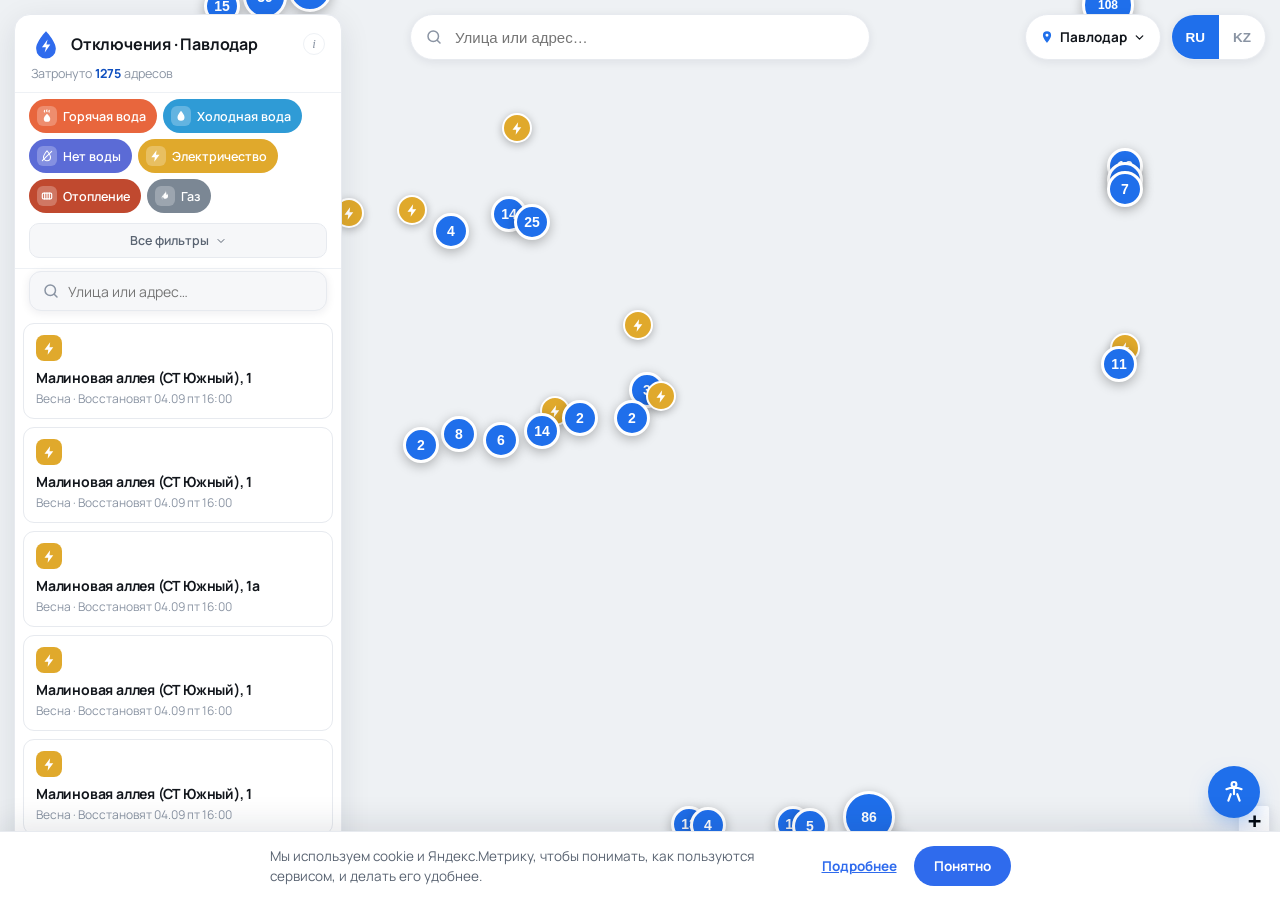
==== commit 0fae841a: "Переименование улиц: Донецкая → Мағжан Жұмабаев (поиск понимает оба названия) Город переименовал ули" ====
--- a/map/index.html
+++ b/map/index.html
@@ -310,7 +310,7 @@
   <script defer src="/map/vendor/maplibre-gl/maplibre-gl.js?v=1788300000"></script>
   <script defer src="/map/vendor/maplibre-gl-leaflet/leaflet-maplibre-gl.js?v=1788300000"></script>
   <script defer src="/map/data.js?v=1788301405"></script>
-  <script defer src="/map/app.js?v=1788400000"></script>
+  <script defer src="/map/app.js?v=1788400003"></script>
 <!-- Яндекс.Метрика + информационный баннер о cookie — в /cookie-consent.js (единое место на все страницы) -->
 <script defer src="/cookie-consent.js?v=2"></script>
 <!-- Vercel Web Analytics — script-тег, не npm-пакет (проект без сборщика) -->
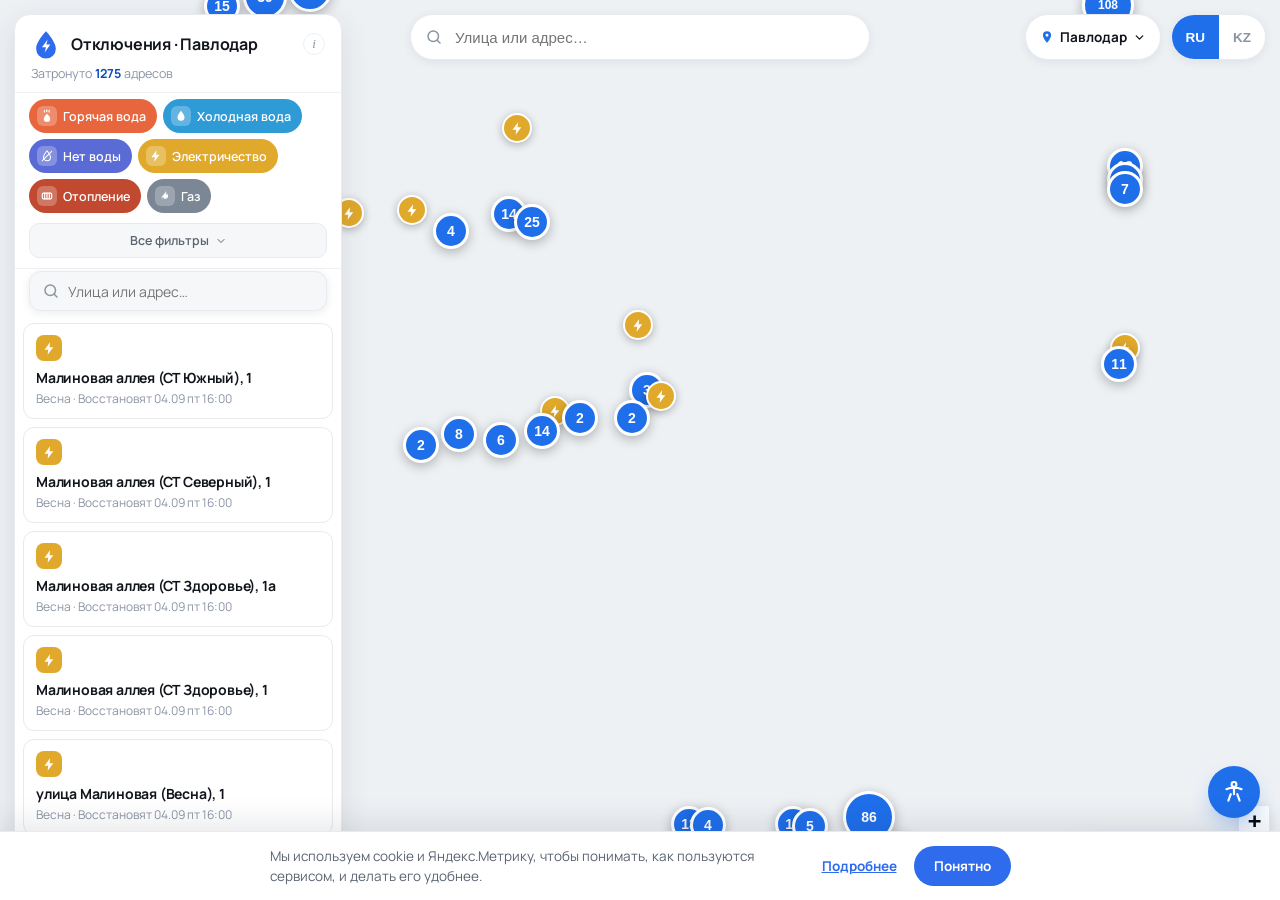
==== commit 03ab69a9: "Одна улица — один список домов: сливаем варианты написания в реестре Владелец нашёл: «Набережная ули" ====
--- a/map/index.html
+++ b/map/index.html
@@ -6,6 +6,22 @@
   <title>Карта отключения воды и света в Павлодаре сегодня — карта по адресам | BARJOK</title>
   <meta name="description" content="Живая карта отключений воды, света и отопления в Павлодаре. Введите адрес — узнайте, что отключено по вашему дому.">
   <link rel="canonical" href="https://barjok.kz/map/pavlodar">
+  <link rel="alternate" hreflang="ru" href="https://barjok.kz/map/pavlodar">
+  <link rel="alternate" hreflang="kk" href="https://barjok.kz/kz/map/pavlodar">
+  <link rel="alternate" hreflang="x-default" href="https://barjok.kz/map/pavlodar">
+  <!-- Один статический файл обслуживает и /map/pavlodar, и /kz/map/pavlodar
+       (rewrites в vercel.json). Серверного рендера у карты нет, поэтому <html lang>
+       и canonical правим здесь — ДО загрузки app.js, чтобы страница ни на
+       мгновение не выглядела русской на казахском URL. Сам язык интерфейса
+       определяется тем же признаком пути внутри app.js (строгое разделение). -->
+  <script>
+  (function () {
+    if (location.pathname.indexOf('/kz/') !== 0) return;
+    document.documentElement.lang = 'kk';
+    var c = document.querySelector('link[rel="canonical"]');
+    if (c) c.href = 'https://barjok.kz/kz/map/pavlodar';
+  })();
+  </script>
   <meta name="theme-color" content="#2f6bed">
   <link rel="icon" href="/favicon.svg" type="image/svg+xml">
   <link rel="apple-touch-icon" href="/favicon.svg">
@@ -310,7 +326,7 @@
   <script defer src="/map/vendor/maplibre-gl/maplibre-gl.js?v=1788300000"></script>
   <script defer src="/map/vendor/maplibre-gl-leaflet/leaflet-maplibre-gl.js?v=1788300000"></script>
   <script defer src="/map/data.js?v=1788301405"></script>
-  <script defer src="/map/app.js?v=1788400003"></script>
+  <script defer src="/map/app.js?v=1788600001"></script>
 <!-- Яндекс.Метрика + информационный баннер о cookie — в /cookie-consent.js (единое место на все страницы) -->
 <script defer src="/cookie-consent.js?v=2"></script>
 <!-- Vercel Web Analytics — script-тег, не npm-пакет (проект без сборщика) -->
